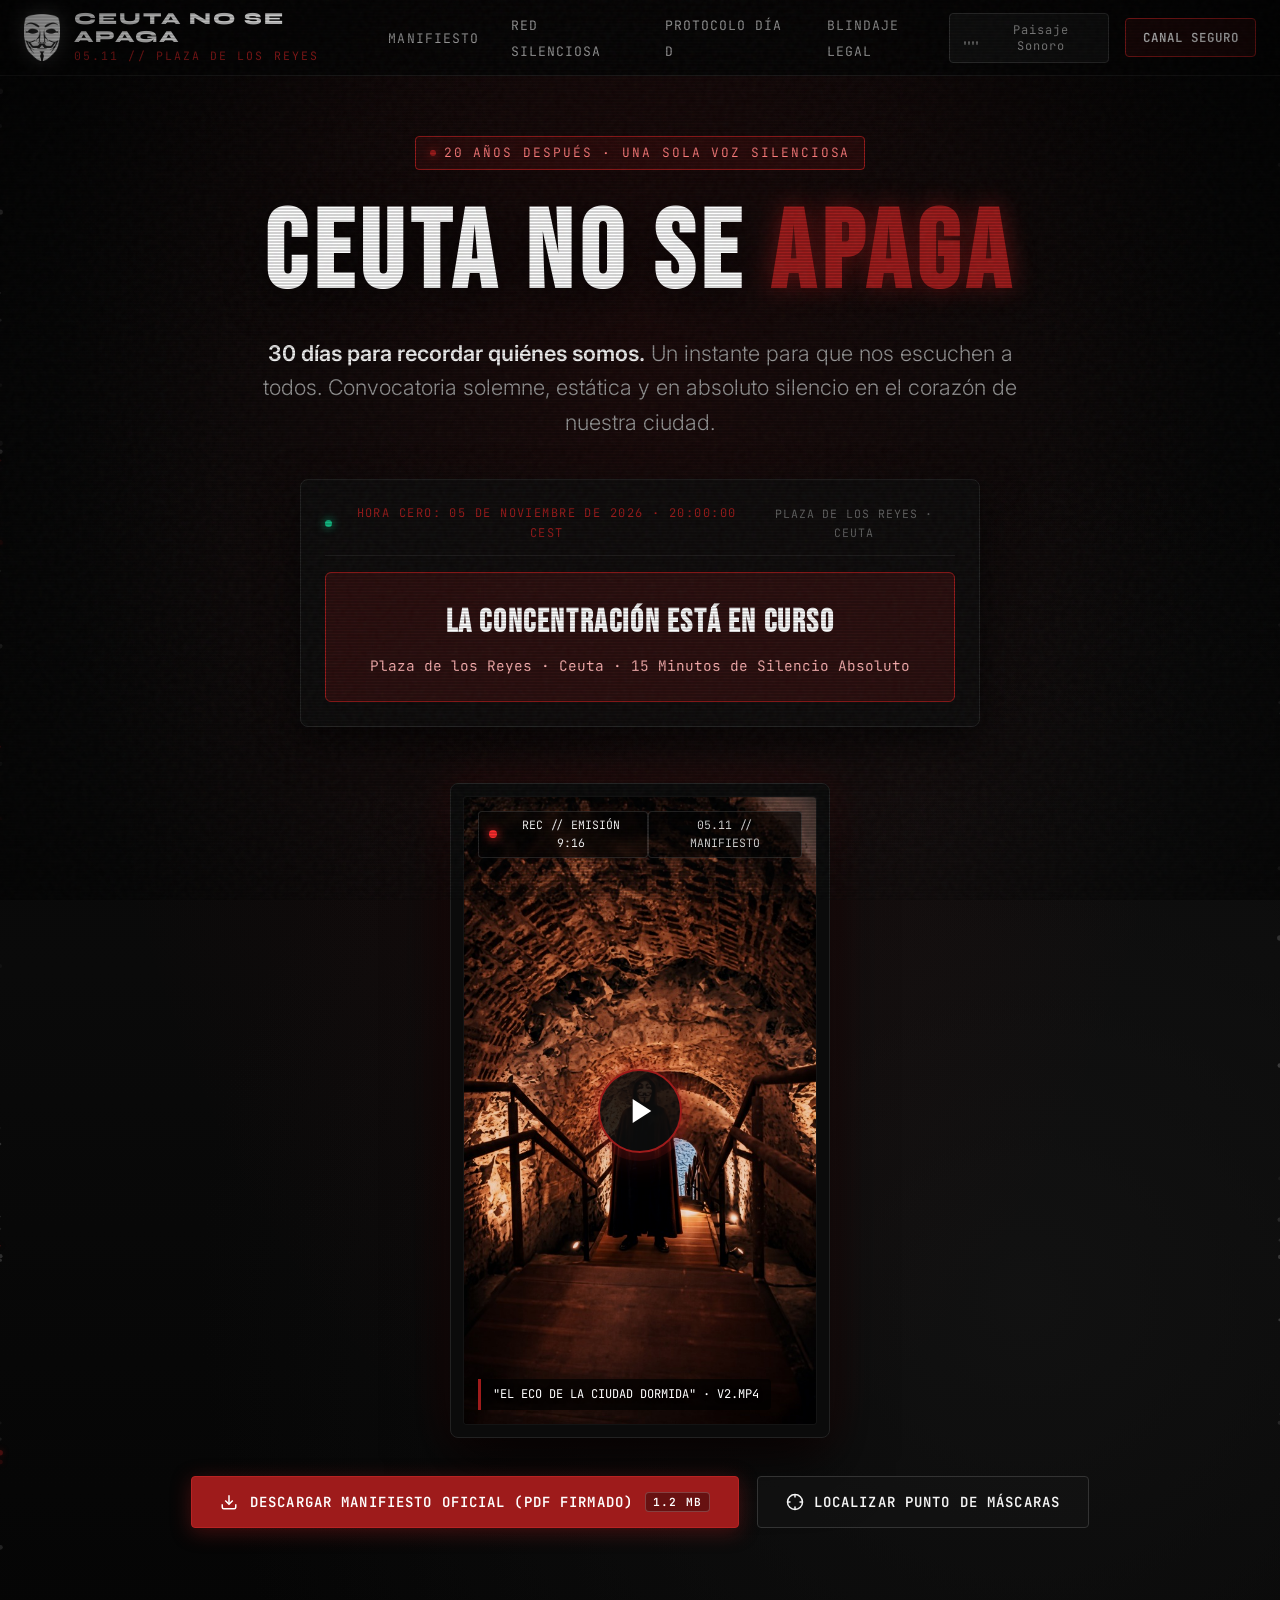
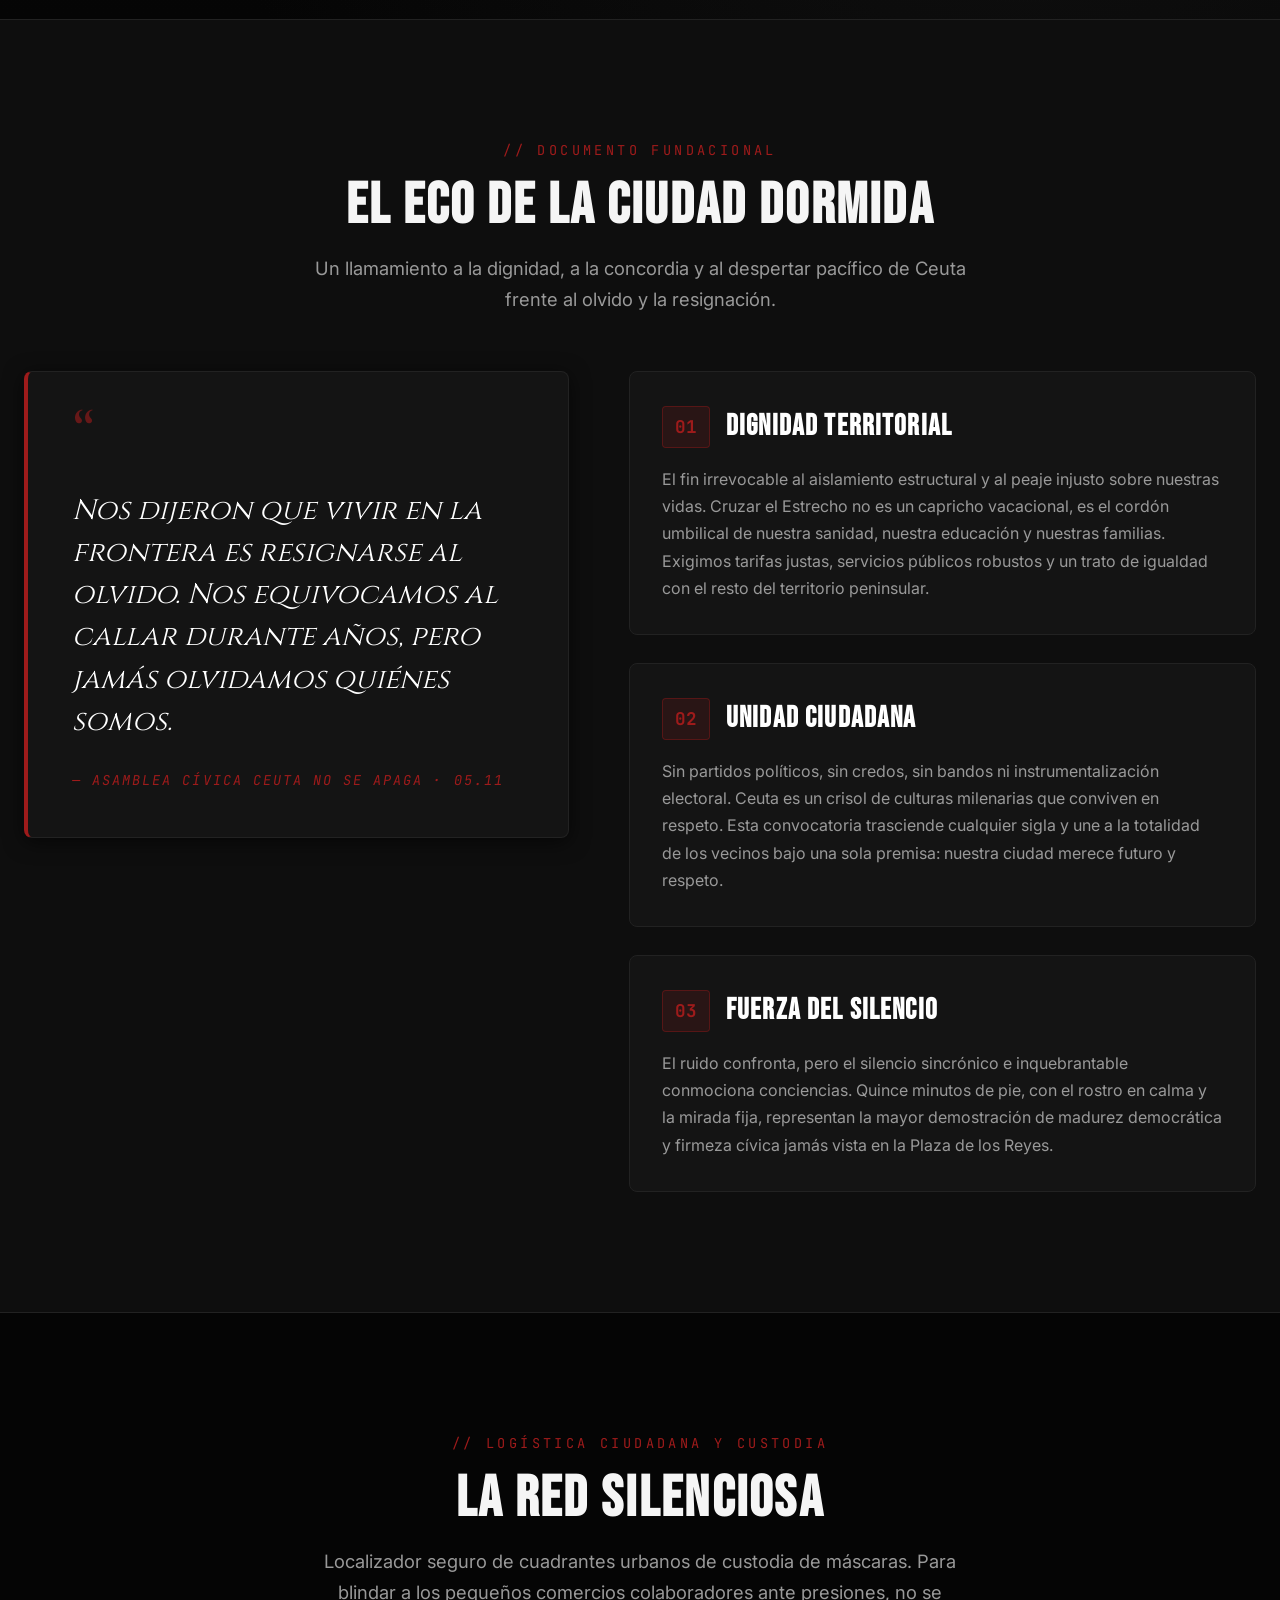
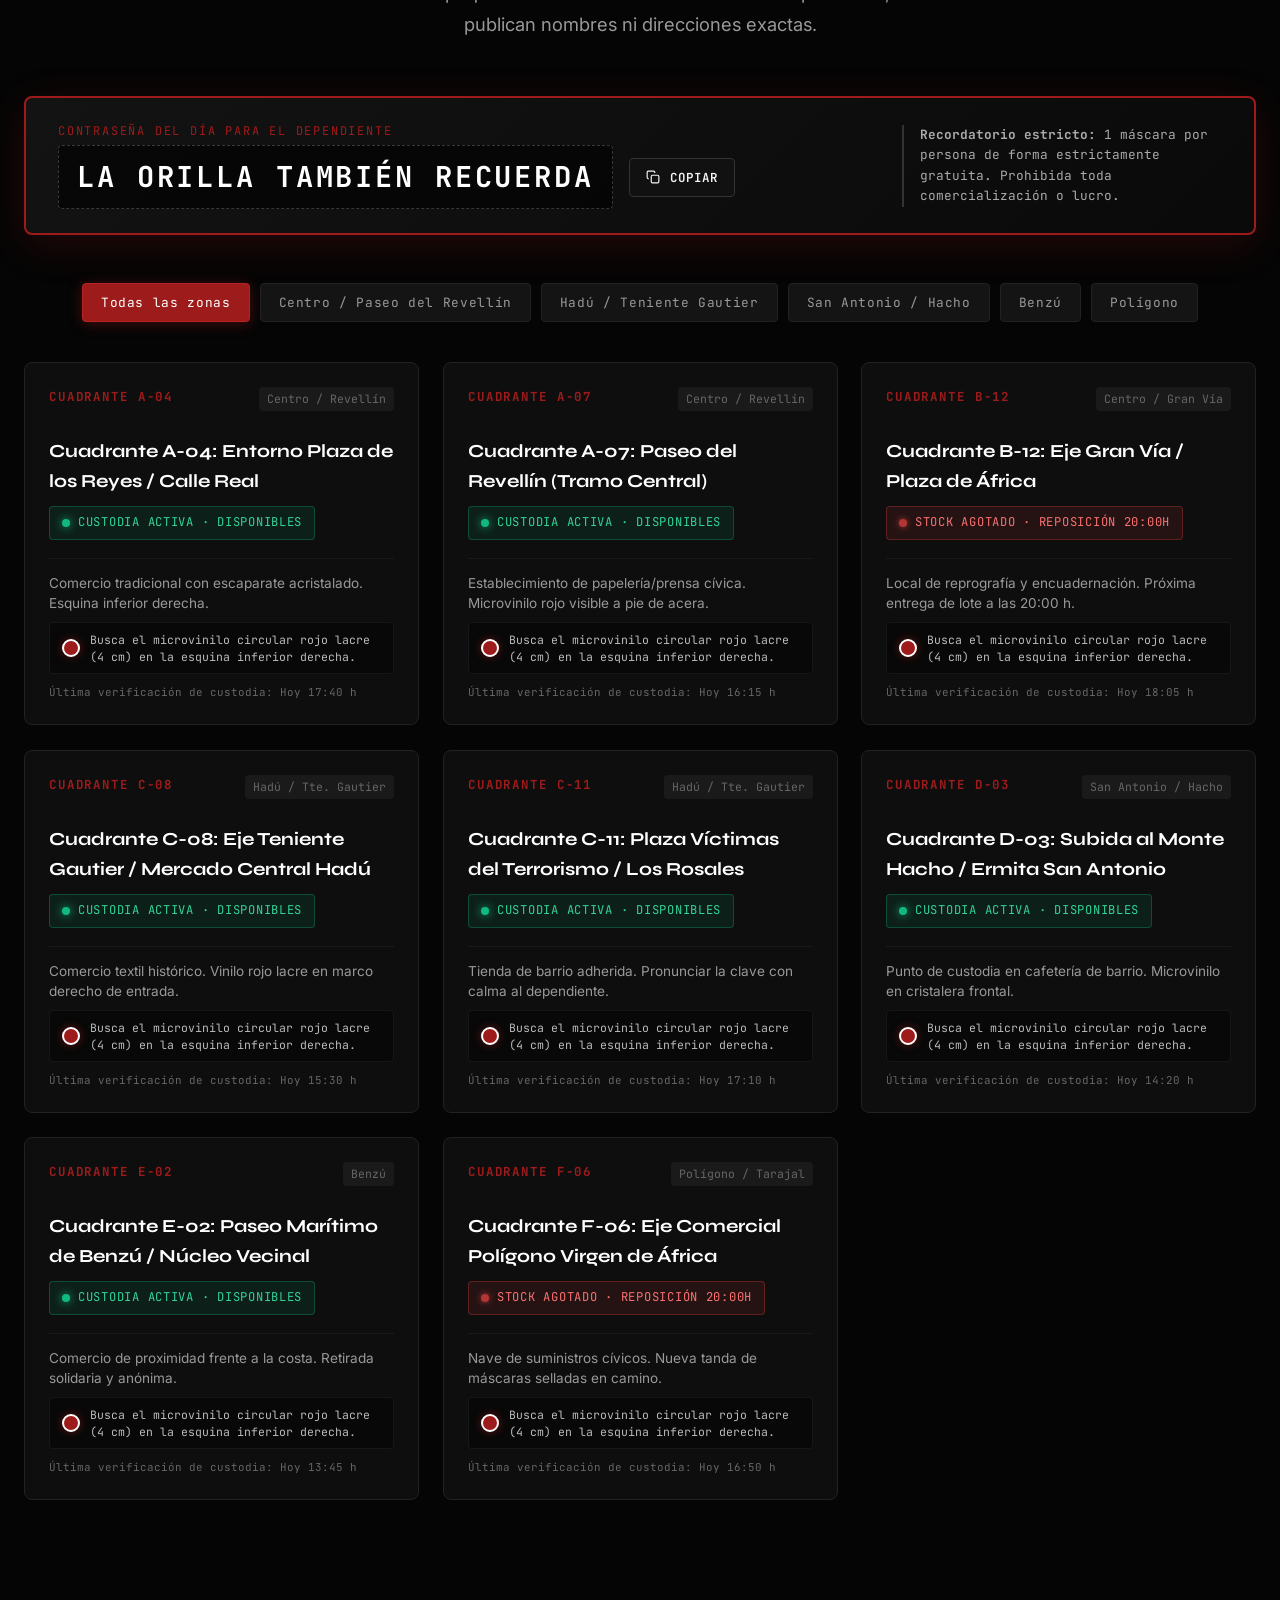
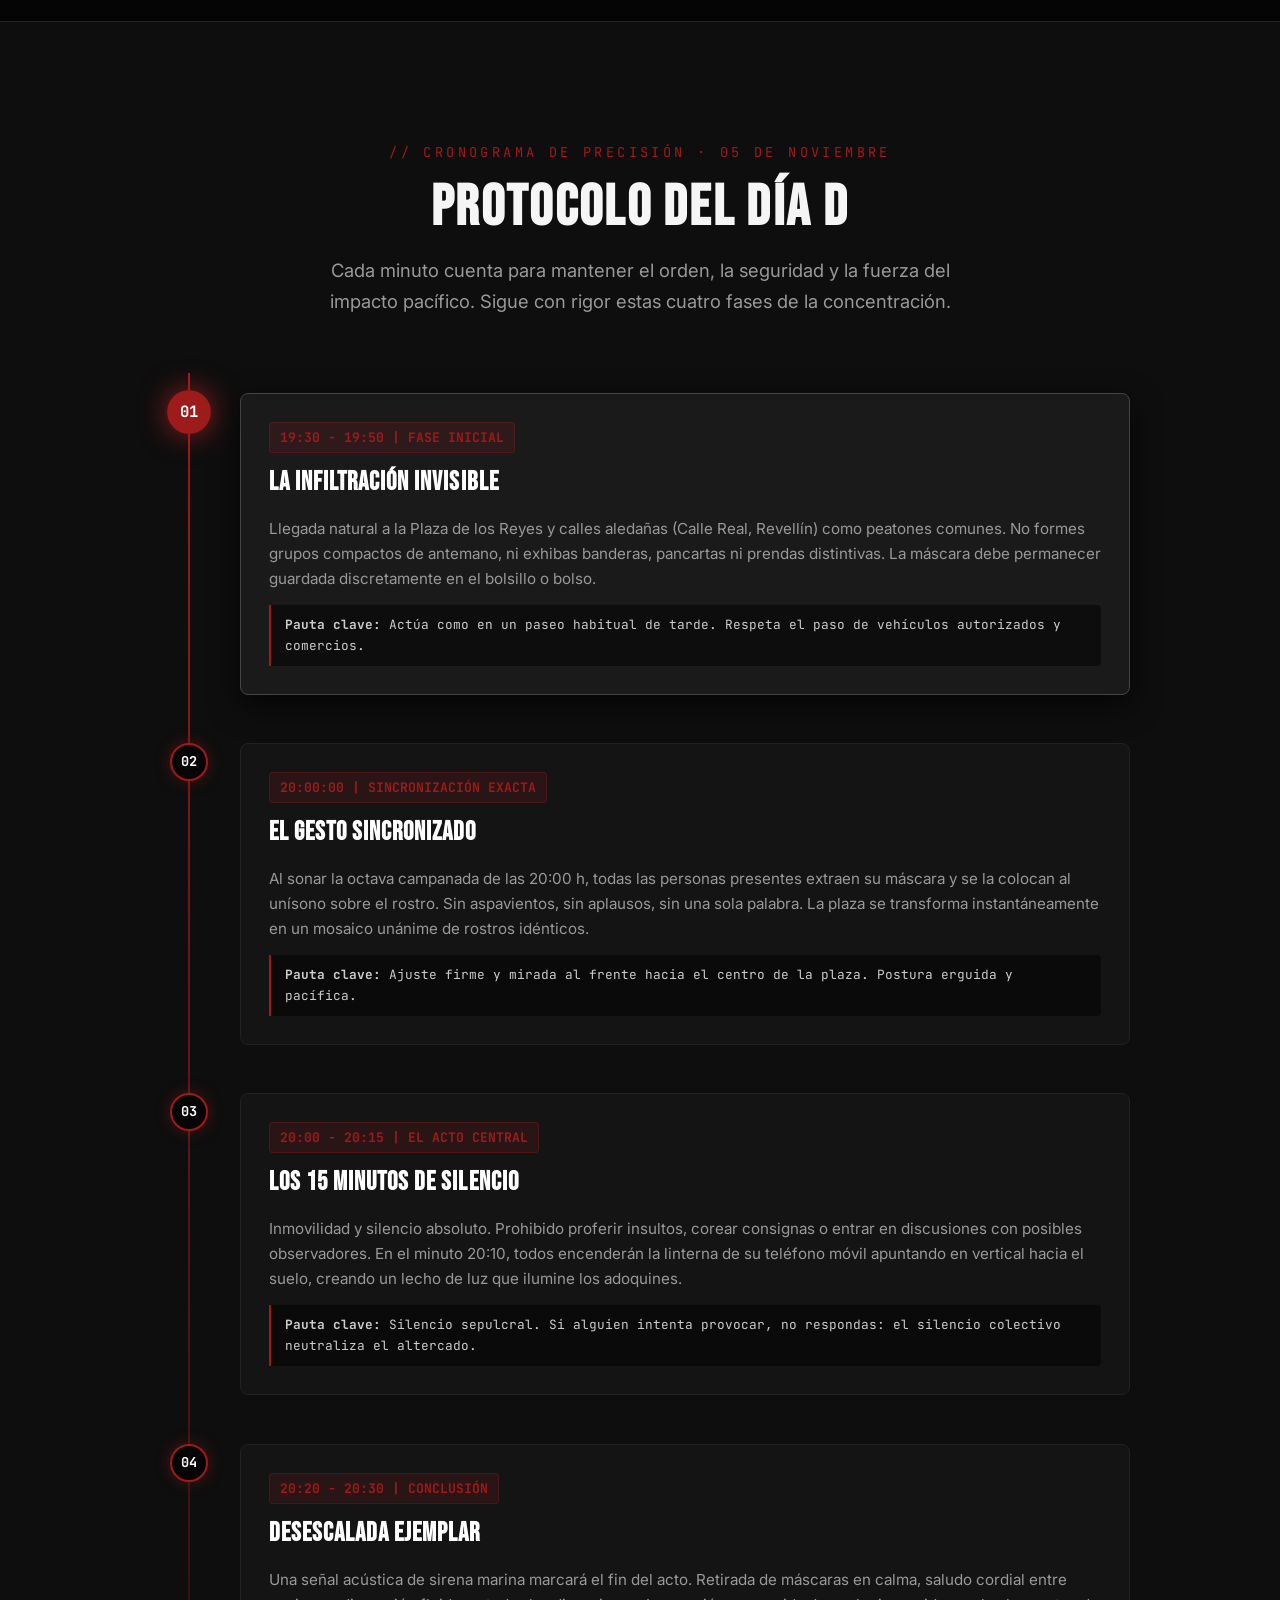
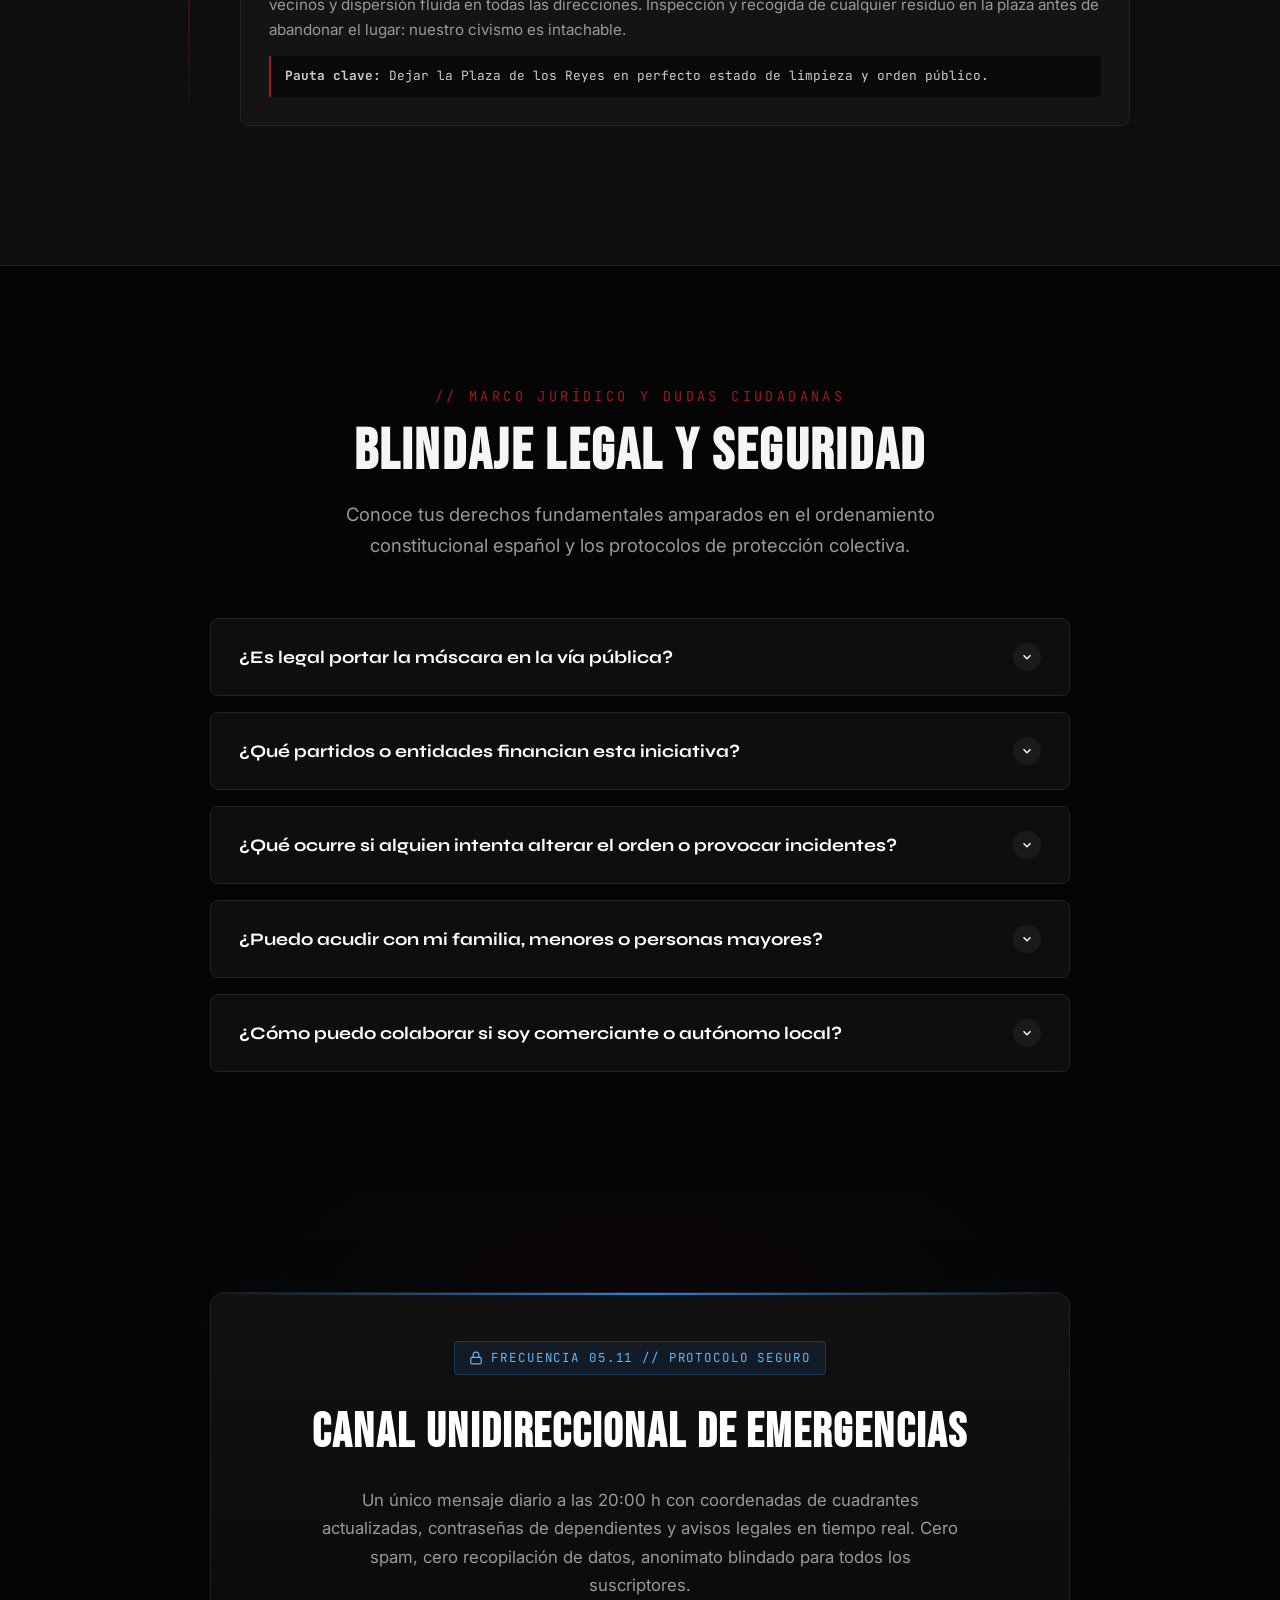
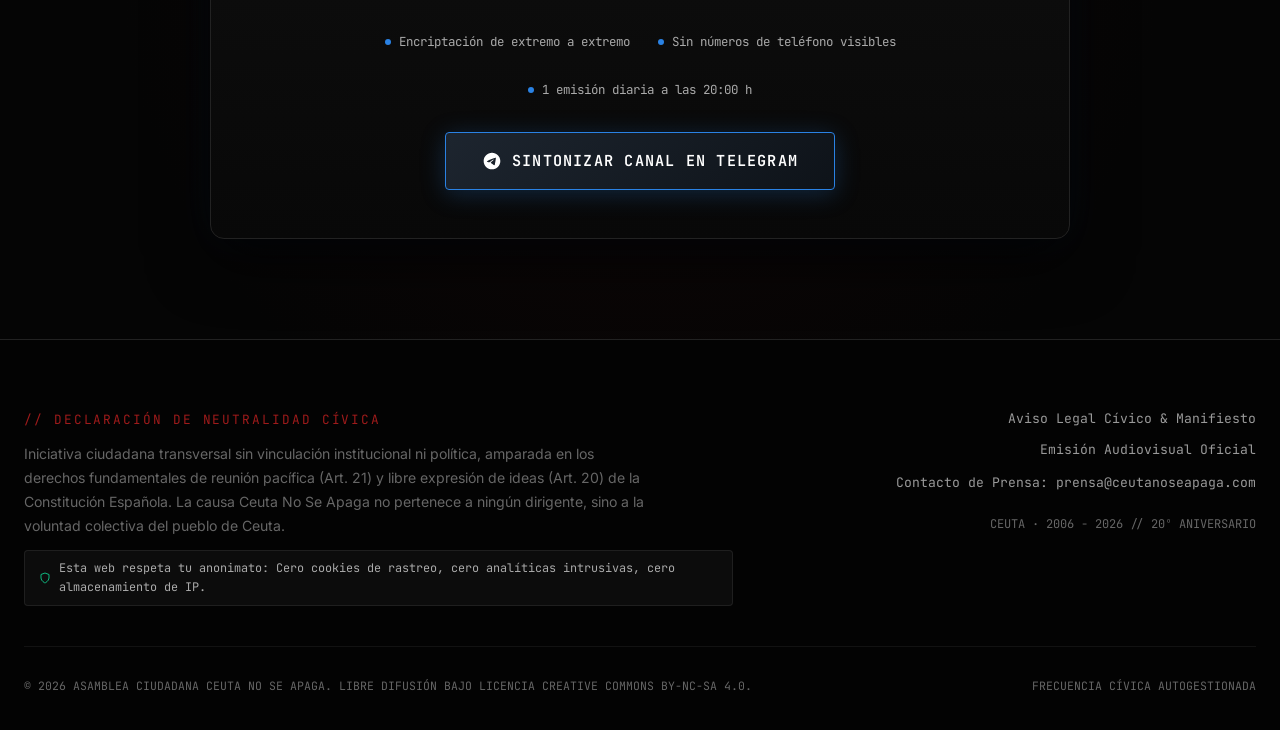
==== index.html @ f34e3065 "Inicializar proyecto Ceuta No Se Apaga (05.11 // Ceuta)" ====
<!DOCTYPE html>
<html lang="es">
<head>
  <meta charset="UTF-8">
  <meta name="viewport" content="width=device-width, initial-scale=1.0">
  <title>Ceuta No Se Apaga | 5 de Noviembre de 2026 - Convocatoria Cívica Silenciosa</title>
  
  <!-- SEO & Metatags -->
  <meta name="description" content="Convocatoria cívica, solemne, estática y en absoluto silencio el 5 de noviembre a las 20:00 h en la Plaza de los Reyes (Ceuta). 20 años después, una sola voz silenciosa.">
  <meta name="keywords" content="Ceuta No Se Apaga, Ceuta 5 de Noviembre, Plaza de los Reyes, V de Vendetta 20 aniversario, silencio civico, concentracion pacifica Ceuta">
  <meta name="author" content="Iniciativa Ciudadana Ceuta No Se Apaga">
  <meta name="robots" content="index, follow">
  <link rel="canonical" href="https://ceutanoseapaga.com">

  <!-- OpenGraph / Redes Sociales -->
  <meta property="og:type" content="website">
  <meta property="og:url" content="https://ceutanoseapaga.com">
  <meta property="og:title" content="Ceuta No Se Apaga | 05.11.2026 · Plaza de los Reyes">
  <meta property="og:description" content="30 días para recordar quiénes somos. Un instante para que nos escuchen a todos. Concentración cívica silenciosa en Ceuta.">
  <meta property="og:image" content="assets/murallas_reales.jpg">

  <!-- Twitter Cards -->
  <meta name="twitter:card" content="summary_large_image">
  <meta name="twitter:title" content="Ceuta No Se Apaga | 05.11 · Plaza de los Reyes">
  <meta name="twitter:description" content="Concentración solemne, estática y en absoluto silencio. 5 de noviembre a las 20:00 h.">
  <meta name="twitter:image" content="assets/murallas_reales.jpg">

  <!-- Favicon SVG con la silueta de la máscara -->
  <link rel="icon" type="image/svg+xml" href="data:image/svg+xml,%3Csvg xmlns='http://www.w3.org/2000/svg' viewBox='0 0 100 100'%3E%3Crect width='100' height='100' fill='%23050505'/%3E%3Cpath d='M50 15 C30 15 20 30 20 50 C20 72 35 88 50 92 C65 88 80 72 80 50 C80 30 70 15 50 15 Z' fill='%23F5F5F5'/%3E%3Ccircle cx='36' cy='42' r='4' fill='%23050505'/%3E%3Ccircle cx='64' cy='42' r='4' fill='%23050505'/%3E%3Cpath d='M30 62 Q50 80 70 62' stroke='%23050505' stroke-width='4' fill='none'/%3E%3Cpath d='M40 55 Q50 62 60 55' stroke='%239E1B1B' stroke-width='3' fill='none'/%3E%3C/svg%3E">

  <!-- Hojas de Estilo -->
  <link rel="stylesheet" href="css/design-system.css">
  <link rel="stylesheet" href="css/components.css">
</head>
<body>

  <!-- Capas Atmosféricas Cinemáticas (CRT Scanlines y Grano Analógico) -->
  <div class="crt-overlay" aria-hidden="true"></div>
  <div class="film-grain" aria-hidden="true"></div>

  <!-- A. BARRA DE NAVEGACIÓN (HEADER FIJO BLUR) -->
  <header class="site-header" id="site-header" role="banner">
    <div class="container nav-container">
      <!-- Brand Logo -->
      <a href="#" class="brand-logo" aria-label="Inicio Ceuta No Se Apaga">
        <img src="assets/mask_icon.png" alt="Máscara oficial de Ceuta No Se Apaga" class="brand-mask-icon" width="38" height="50">
        <div class="brand-info">
          <span class="brand-title">CEUTA NO SE APAGA</span>
          <span class="brand-meta">05.11 // PLAZA DE LOS REYES</span>
        </div>
      </a>

      <!-- Enlaces de navegación con salto suave -->
      <nav class="nav-menu" aria-label="Navegación principal">
        <ul class="nav-links">
          <li><a href="#manifiesto" class="nav-link">Manifiesto</a></li>
          <li><a href="#red-silenciosa" class="nav-link">Red Silenciosa</a></li>
          <li><a href="#protocolo" class="nav-link">Protocolo Día D</a></li>
          <li><a href="#faq" class="nav-link">Blindaje Legal</a></li>
        </ul>
      </nav>

      <!-- Acciones de Navegación -->
      <div class="nav-actions">
        <!-- Control de Paisaje Sonoro Procedural (Web Audio API) -->
        <button type="button" class="btn-soundscape" id="btn-soundscape-toggle" aria-label="Activar o silenciar paisaje sonoro ambiental">
          <div class="soundscape-bars" aria-hidden="true">
            <span class="soundscape-bar"></span>
            <span class="soundscape-bar"></span>
            <span class="soundscape-bar"></span>
            <span class="soundscape-bar"></span>
          </div>
          <span class="soundscape-label">Paisaje Sonoro</span>
        </button>

        <!-- CTA Telegram Header -->
        <a href="#telegram" class="btn btn-nav-telegram">
          <span>Canal Seguro</span>
        </a>

        <!-- Botón Menú Móvil -->
        <button type="button" class="mobile-menu-btn" aria-label="Abrir menú de navegación">
          <svg width="22" height="22" viewBox="0 0 24 24" fill="none" stroke="currentColor" stroke-width="2">
            <line x1="3" y1="12" x2="21" y2="12"></line>
            <line x1="3" y1="6" x2="21" y2="6"></line>
            <line x1="3" y1="18" x2="21" y2="18"></line>
          </svg>
        </button>
      </div>
    </div>
  </header>

  <main id="main-content">
    <!-- B. HERO SECTION (EL IMPACTO) -->
    <section class="hero-section" id="hero" aria-labelledby="hero-main-title">
      <div class="hero-backdrop" aria-hidden="true"></div>
      <canvas id="hero-canvas" aria-hidden="true"></canvas>

      <div class="container hero-content">
        <!-- Badge Superior -->
        <div class="badge-tag">
          20 AÑOS DESPUÉS · UNA SOLA VOZ SILENCIOSA
        </div>

        <!-- Titular Principal -->
        <h1 class="hero-title" id="hero-main-title">
          CEUTA NO SE <span>APAGA</span>
        </h1>

        <!-- Subtítulo -->
        <p class="hero-subtitle">
          <strong>30 días para recordar quiénes somos.</strong> Un instante para que nos escuchen a todos.
          Convocatoria solemne, estática y en absoluto silencio en el corazón de nuestra ciudad.
        </p>

        <!-- Contador Regresivo en Tiempo Real -->
        <div class="countdown-wrapper" aria-label="Cuenta atrás para la concentración">
          <div class="countdown-header">
            <div class="countdown-target">
              <span class="countdown-target-dot" aria-hidden="true"></span>
              <span>HORA CERO: 05 DE NOVIEMBRE DE 2026 · 20:00:00 CEST</span>
            </div>
            <div class="countdown-location">
              PLAZA DE LOS REYES · CEUTA
            </div>
          </div>

          <div class="countdown-grid">
            <div class="countdown-card">
              <span class="countdown-number" id="count-days">--</span>
              <span class="countdown-label">Días</span>
            </div>
            <div class="countdown-card">
              <span class="countdown-number" id="count-hours">--</span>
              <span class="countdown-label">Horas</span>
            </div>
            <div class="countdown-card">
              <span class="countdown-number" id="count-minutes">--</span>
              <span class="countdown-label">Minutos</span>
            </div>
            <div class="countdown-card">
              <span class="countdown-number" id="count-seconds">--</span>
              <span class="countdown-label">Segundos</span>
            </div>
          </div>
        </div>

        <!-- Reproductor Audiovisual Central (Transmisión de Emergencia 9:16) -->
        <div class="hero-player-box reveal-on-scroll">
          <div class="emergency-broadcast-frame">
            <img src="assets/portada_v2.jpg" alt="Figura con la máscara en los pasadizos históricos de Ceuta" class="emergency-thumbnail" width="720" height="1280" loading="eager">

            <!-- HUD de transmisión clandestina -->
            <div class="broadcast-hud-top">
              <div class="rec-indicator">
                <span class="rec-dot" aria-hidden="true"></span>
                <span>REC // EMISIÓN 9:16</span>
              </div>
              <div class="broadcast-meta">
                <span>05.11 // MANIFIESTO</span>
              </div>
            </div>

            <!-- Botón de Play Cinemático -->
            <button type="button" class="btn-play-cinematic btn-open-video" aria-label="Reproducir manifiesto audiovisual El Eco de la Ciudad Dormida">
              <svg viewBox="0 0 24 24" aria-hidden="true">
                <polygon points="5 3 19 12 5 21 5 3"></polygon>
              </svg>
            </button>

            <!-- HUD Inferior -->
            <div class="broadcast-hud-bottom">
              <div class="broadcast-caption">
                "EL ECO DE LA CIUDAD DORMIDA" · V2.MP4
              </div>
            </div>
          </div>
        </div>

        <!-- Acciones Rápidas (CTAs) -->
        <div class="hero-cta-group reveal-on-scroll">
          <button type="button" class="btn btn-primary btn-pdf-download btn-open-pdf" id="hero-cta-pdf" aria-label="Descargar Manifiesto Oficial en PDF Firmado de 1.2 Megabytes">
            <svg width="18" height="18" viewBox="0 0 24 24" fill="none" stroke="currentColor" stroke-width="2" aria-hidden="true">
              <path d="M21 15v4a2 2 0 0 1-2 2H5a2 2 0 0 1-2-2v-4"></path>
              <polyline points="7 10 12 15 17 10"></polyline>
              <line x1="12" y1="15" x2="12" y2="3"></line>
            </svg>
            <span>Descargar Manifiesto Oficial (PDF Firmado)</span>
            <span class="pdf-size-badge">1.2 MB</span>
          </button>

          <a href="#red-silenciosa" class="btn btn-outline" id="hero-cta-locator">
            <svg width="18" height="18" viewBox="0 0 24 24" fill="none" stroke="currentColor" stroke-width="2" aria-hidden="true">
              <circle cx="12" cy="12" r="10"></circle>
              <line x1="22" y1="12" x2="18" y2="12"></line>
              <line x1="6" y1="12" x2="2" y2="12"></line>
              <line x1="12" y1="6" x2="12" y2="2"></line>
              <line x1="12" y1="22" x2="12" y2="18"></line>
            </svg>
            <span>Localizar Punto de Máscaras</span>
          </a>
        </div>
      </div>
    </section>

    <!-- C. SECCIÓN MANIFIESTO: "EL ECO DE LA CIUDAD DORMIDA" -->
    <section class="section-manifesto" id="manifiesto" aria-labelledby="manifesto-title">
      <div class="container">
        <header class="section-header reveal-on-scroll">
          <span class="section-label">// DOCUMENTO FUNDACIONAL</span>
          <h2 class="section-title" id="manifesto-title">EL ECO DE LA CIUDAD DORMIDA</h2>
          <p class="section-subtitle">
            Un llamamiento a la dignidad, a la concordia y al despertar pacífico de Ceuta frente al olvido y la resignación.
          </p>
        </header>

        <div class="manifesto-editorial-grid">
          <!-- Columna 1: Extracto Clave Editorial -->
          <div class="manifesto-quote-card reveal-on-scroll">
            <div class="quote-ornament" aria-hidden="true">“</div>
            <blockquote class="manifesto-quote-text">
              Nos dijeron que vivir en la frontera es resignarse al olvido. Nos equivocamos al callar durante años, pero jamás olvidamos quiénes somos.
            </blockquote>
            <cite class="manifesto-quote-author">
              — ASAMBLEA CÍVICA CEUTA NO SE APAGA · 05.11
            </cite>
          </div>

          <!-- Columna 2: Los 3 Pilares -->
          <div class="manifesto-pillars">
            <!-- Pilar 1 -->
            <article class="pillar-card reveal-on-scroll">
              <div class="pillar-header">
                <span class="pillar-number">01</span>
                <h3 class="pillar-title">Dignidad Territorial</h3>
              </div>
              <p class="pillar-description">
                El fin irrevocable al aislamiento estructural y al peaje injusto sobre nuestras vidas. Cruzar el Estrecho no es un capricho vacacional, es el cordón umbilical de nuestra sanidad, nuestra educación y nuestras familias. Exigimos tarifas justas, servicios públicos robustos y un trato de igualdad con el resto del territorio peninsular.
              </p>
            </article>

            <!-- Pilar 2 -->
            <article class="pillar-card reveal-on-scroll">
              <div class="pillar-header">
                <span class="pillar-number">02</span>
                <h3 class="pillar-title">Unidad Ciudadana</h3>
              </div>
              <p class="pillar-description">
                Sin partidos políticos, sin credos, sin bandos ni instrumentalización electoral. Ceuta es un crisol de culturas milenarias que conviven en respeto. Esta convocatoria trasciende cualquier sigla y une a la totalidad de los vecinos bajo una sola premisa: nuestra ciudad merece futuro y respeto.
              </p>
            </article>

            <!-- Pilar 3 -->
            <article class="pillar-card reveal-on-scroll">
              <div class="pillar-header">
                <span class="pillar-number">03</span>
                <h3 class="pillar-title">Fuerza del Silencio</h3>
              </div>
              <p class="pillar-description">
                El ruido confronta, pero el silencio sincrónico e inquebrantable conmociona conciencias. Quince minutos de pie, con el rostro en calma y la mirada fija, representan la mayor demostración de madurez democrática y firmeza cívica jamás vista en la Plaza de los Reyes.
              </p>
            </article>
          </div>
        </div>
      </div>
    </section>

    <!-- D. MÓDULO INTERACTIVO: LA RED SILENCIOSA (BUSCADOR DE MÁSCARAS) -->
    <section class="section-mask-network" id="red-silenciosa" aria-labelledby="network-title">
      <div class="container">
        <header class="section-header reveal-on-scroll">
          <span class="section-label">// LOGÍSTICA CIUDADANA Y CUSTODIA</span>
          <h2 class="section-title" id="network-title">LA RED SILENCIOSA</h2>
          <p class="section-subtitle">
            Localizador seguro de cuadrantes urbanos de custodia de máscaras. Para blindar a los pequeños comercios colaboradores ante presiones, no se publican nombres ni direcciones exactas.
          </p>
        </header>

        <!-- Widget de Clave Dinámica del Día -->
        <div class="passcode-banner reveal-on-scroll">
          <div class="passcode-meta">
            <span class="passcode-tag">CONTRASEÑA DEL DÍA PARA EL DEPENDIENTE</span>
            <div class="passcode-phrase-wrapper">
              <span class="passcode-phrase" id="passcode-daily">LA ORILLA TAMBIÉN RECUERDA</span>
              <button type="button" class="btn btn-outline btn-copy-passcode" id="btn-copy-passcode" aria-label="Copiar contraseña al portapapeles">
                <svg width="14" height="14" viewBox="0 0 24 24" fill="none" stroke="currentColor" stroke-width="2" aria-hidden="true">
                  <rect x="9" y="9" width="13" height="13" rx="2" ry="2"></rect>
                  <path d="M5 15H4a2 2 0 0 1-2-2V4a2 2 0 0 1 2-2h9a2 2 0 0 1 2 2v1"></path>
                </svg>
                <span>Copiar</span>
              </button>
            </div>
          </div>

          <div class="passcode-reminder">
            <strong>Recordatorio estricto:</strong> 1 máscara por persona de forma estrictamente gratuita. Prohibida toda comercialización o lucro.
          </div>
        </div>

        <!-- Filtros por Barriada -->
        <div class="network-filters reveal-on-scroll" role="tablist" aria-label="Filtrar por barriadas">
          <button type="button" class="filter-btn is-active" data-filter="all" role="tab" aria-selected="true">Todas las zonas</button>
          <button type="button" class="filter-btn" data-filter="centro" role="tab" aria-selected="false">Centro / Paseo del Revellín</button>
          <button type="button" class="filter-btn" data-filter="hadu" role="tab" aria-selected="false">Hadú / Teniente Gautier</button>
          <button type="button" class="filter-btn" data-filter="san-antonio" role="tab" aria-selected="false">San Antonio / Hacho</button>
          <button type="button" class="filter-btn" data-filter="benzu" role="tab" aria-selected="false">Benzú</button>
          <button type="button" class="filter-btn" data-filter="poligono" role="tab" aria-selected="false">Polígono</button>
        </div>

        <!-- Grid de Cuadrantes Anónimos de 150 metros -->
        <div class="quadrant-grid" id="quadrant-grid">
          <!-- Renderizado dinámico desde js/mask-network.js -->
        </div>
      </div>
    </section>

    <!-- E. PROTOCOLO DEL DÍA D (INFOGRAFÍA INTERACTIVA / TIMELINE) -->
    <section class="section-protocol" id="protocolo" aria-labelledby="protocol-title">
      <div class="container">
        <header class="section-header reveal-on-scroll">
          <span class="section-label">// CRONOGRAMA DE PRECISIÓN · 05 DE NOVIEMBRE</span>
          <h2 class="section-title" id="protocol-title">PROTOCOLO DEL DÍA D</h2>
          <p class="section-subtitle">
            Cada minuto cuenta para mantener el orden, la seguridad y la fuerza del impacto pacífico. Sigue con rigor estas cuatro fases de la concentración.
          </p>
        </header>

        <div class="protocol-timeline">
          <!-- Paso 1 -->
          <div class="timeline-step reveal-on-scroll" data-step="1">
            <div class="timeline-marker" aria-hidden="true">01</div>
            <div class="timeline-card">
              <span class="timeline-time-badge">19:30 - 19:50 | FASE INICIAL</span>
              <h3 class="timeline-title">La Infiltración Invisible</h3>
              <p class="timeline-desc">
                Llegada natural a la Plaza de los Reyes y calles aledañas (Calle Real, Revellín) como peatones comunes. No formes grupos compactos de antemano, ni exhibas banderas, pancartas ni prendas distintivas. La máscara debe permanecer guardada discretamente en el bolsillo o bolso.
              </p>
              <div class="timeline-tactical-tip">
                <strong>Pauta clave:</strong> Actúa como en un paseo habitual de tarde. Respeta el paso de vehículos autorizados y comercios.
              </div>
            </div>
          </div>

          <!-- Paso 2 -->
          <div class="timeline-step reveal-on-scroll" data-step="2">
            <div class="timeline-marker" aria-hidden="true">02</div>
            <div class="timeline-card">
              <span class="timeline-time-badge">20:00:00 | SINCRONIZACIÓN EXACTA</span>
              <h3 class="timeline-title">El Gesto Sincronizado</h3>
              <p class="timeline-desc">
                Al sonar la octava campanada de las 20:00 h, todas las personas presentes extraen su máscara y se la colocan al unísono sobre el rostro. Sin aspavientos, sin aplausos, sin una sola palabra. La plaza se transforma instantáneamente en un mosaico unánime de rostros idénticos.
              </p>
              <div class="timeline-tactical-tip">
                <strong>Pauta clave:</strong> Ajuste firme y mirada al frente hacia el centro de la plaza. Postura erguida y pacífica.
              </div>
            </div>
          </div>

          <!-- Paso 3 -->
          <div class="timeline-step reveal-on-scroll" data-step="3">
            <div class="timeline-marker" aria-hidden="true">03</div>
            <div class="timeline-card">
              <span class="timeline-time-badge">20:00 - 20:15 | EL ACTO CENTRAL</span>
              <h3 class="timeline-title">Los 15 Minutos de Silencio</h3>
              <p class="timeline-desc">
                Inmovilidad y silencio absoluto. Prohibido proferir insultos, corear consignas o entrar en discusiones con posibles observadores. En el minuto 20:10, todos encenderán la linterna de su teléfono móvil apuntando en vertical hacia el suelo, creando un lecho de luz que ilumine los adoquines.
              </p>
              <div class="timeline-tactical-tip">
                <strong>Pauta clave:</strong> Silencio sepulcral. Si alguien intenta provocar, no respondas: el silencio colectivo neutraliza el altercado.
              </div>
            </div>
          </div>

          <!-- Paso 4 -->
          <div class="timeline-step reveal-on-scroll" data-step="4">
            <div class="timeline-marker" aria-hidden="true">04</div>
            <div class="timeline-card">
              <span class="timeline-time-badge">20:20 - 20:30 | CONCLUSIÓN</span>
              <h3 class="timeline-title">Desescalada Ejemplar</h3>
              <p class="timeline-desc">
                Una señal acústica de sirena marina marcará el fin del acto. Retirada de máscaras en calma, saludo cordial entre vecinos y dispersión fluida en todas las direcciones. Inspección y recogida de cualquier residuo en la plaza antes de abandonar el lugar: nuestro civismo es intachable.
              </p>
              <div class="timeline-tactical-tip">
                <strong>Pauta clave:</strong> Dejar la Plaza de los Reyes en perfecto estado de limpieza y orden público.
              </div>
            </div>
          </div>
        </div>
      </div>
    </section>

    <!-- F. PREGUNTAS FRECUENTES (ACORDEÓN DE BLINDAJE LEGAL Y SEGURIDAD) -->
    <section class="section-faq" id="faq" aria-labelledby="faq-title">
      <div class="container">
        <header class="section-header reveal-on-scroll">
          <span class="section-label">// MARCO JURÍDICO Y DUDAS CIUDADANAS</span>
          <h2 class="section-title" id="faq-title">BLINDAJE LEGAL Y SEGURIDAD</h2>
          <p class="section-subtitle">
            Conoce tus derechos fundamentales amparados en el ordenamiento constitucional español y los protocolos de protección colectiva.
          </p>
        </header>

        <div class="faq-accordion reveal-on-scroll" id="accordion-legal">
          <!-- FAQ 1 -->
          <div class="faq-item">
            <button type="button" class="faq-trigger">
              <span>¿Es legal portar la máscara en la vía pública?</span>
              <span class="faq-icon" aria-hidden="true">
                <svg viewBox="0 0 24 24" fill="none" stroke-width="2.5">
                  <polyline points="6 9 12 15 18 9"></polyline>
                </svg>
              </span>
            </button>
            <div class="faq-content">
              <div class="faq-inner">
                <p>
                  <strong>Sí, con amparo constitucional en el Art. 21 de la Constitución Española.</strong> El derecho de reunión pacífica y sin armas es un derecho fundamental que prevalece. Portar una máscara en una manifestación pacífica no constituye por sí mismo ningún delito.
                </p>
                <p>
                  <strong>Directriz policial de obligado cumplimiento:</strong> Si un agente de las Fuerzas y Cuerpos de Seguridad del Estado te solicita de forma individual identificarte, debes retirarte la máscara momentáneamente de forma serena, mostrar tu DNI y volver a colocártela una vez concluida la identificación. Mantén siempre una actitud colaborativa y sosegada.
                </p>
              </div>
            </div>
          </div>

          <!-- FAQ 2 -->
          <div class="faq-item">
            <button type="button" class="faq-trigger">
              <span>¿Qué partidos o entidades financian esta iniciativa?</span>
              <span class="faq-icon" aria-hidden="true">
                <svg viewBox="0 0 24 24" fill="none" stroke-width="2.5">
                  <polyline points="6 9 12 15 18 9"></polyline>
                </svg>
              </span>
            </button>
            <div class="faq-content">
              <div class="faq-inner">
                <p>
                  <strong>Ninguno.</strong> Ceuta No Se Apaga es una causa cívica 100% independiente, transversal y autofinanciada por aportaciones populares directas de vecinos, autónomos y comerciantes locales.
                </p>
                <p>
                  No aceptamos donaciones de formaciones políticas, sindicatos, asociaciones subvencionadas ni candidaturas electorales. Las máscaras se han adquirido mediante fondos de caja cívica abierta y se entregan a coste cero para los asistentes.
                </p>
              </div>
            </div>
          </div>

          <!-- FAQ 3 -->
          <div class="faq-item">
            <button type="button" class="faq-trigger">
              <span>¿Qué ocurre si alguien intenta alterar el orden o provocar incidentes?</span>
              <span class="faq-icon" aria-hidden="true">
                <svg viewBox="0 0 24 24" fill="none" stroke-width="2.5">
                  <polyline points="6 9 12 15 18 9"></polyline>
                </svg>
              </span>
            </button>
            <div class="faq-content">
              <div class="faq-inner">
                <p>
                  <strong>Protocolo de Inmunidad Serena:</strong> Ante cualquier intento de provocación, griterío, insulto o alteración, la consigna es <em>no entrar en interacción verbal ni física</em>.
                </p>
                <p>
                  Los participantes situados en las inmediaciones darán tres pasos hacia atrás de forma coordinada, dejando al provocador aislado visualmente en el centro del espacio vacío. La propia Policía Nacional se encargará de retirarlo sin que la concentración pierda su solemne silencio ni su dignidad.
                </p>
              </div>
            </div>
          </div>

          <!-- FAQ 4 -->
          <div class="faq-item">
            <button type="button" class="faq-trigger">
              <span>¿Puedo acudir con mi familia, menores o personas mayores?</span>
              <span class="faq-icon" aria-hidden="true">
                <svg viewBox="0 0 24 24" fill="none" stroke-width="2.5">
                  <polyline points="6 9 12 15 18 9"></polyline>
                </svg>
              </span>
            </button>
            <div class="faq-content">
              <div class="faq-inner">
                <p>
                  <strong>Por supuesto.</strong> Es un acto cívico intergeneracional y pacífico. Se han designado los perímetros laterales de la Plaza de los Reyes (junto a los bancos y zonas arboladas) como espacios preferentes para personas de movilidad reducida, carritos infantiles y personas mayores que requieran asiento.
                </p>
              </div>
            </div>
          </div>

          <!-- FAQ 5 -->
          <div class="faq-item">
            <button type="button" class="faq-trigger">
              <span>¿Cómo puedo colaborar si soy comerciante o autónomo local?</span>
              <span class="faq-icon" aria-hidden="true">
                <svg viewBox="0 0 24 24" fill="none" stroke-width="2.5">
                  <polyline points="6 9 12 15 18 9"></polyline>
                </svg>
              </span>
            </button>
            <div class="faq-content">
              <div class="faq-inner">
                <p>
                  La red de comercios custodios sigue ampliándose para garantizar que cada caballa pueda retirar su máscara de forma segura y cercana a su barrio.
                </p>
                <div class="faq-action-box">
                  <div>
                    <strong>Puntos de custodia anónimos:</strong>
                    <span style="display:block; font-size: 0.85rem; color: #AAA;">Recibe un lote gratuito de máscaras y el microvinilo circular identificativo.</span>
                  </div>
                  <button type="button" class="btn btn-outline btn-open-merchant" style="padding: 8px 16px; font-size: 0.78rem;">
                    Solicitar Kit de Custodia
                  </button>
                </div>
              </div>
            </div>
          </div>
        </div>
      </div>
    </section>

    <!-- G. CANAL UNIDIRECCIONAL & FUNNEL SEGURO -->
    <section class="section-telegram" id="telegram" aria-labelledby="telegram-title">
      <div class="container">
        <div class="telegram-secure-card reveal-on-scroll">
          <div class="crypto-badge">
            <svg viewBox="0 0 24 24" fill="none" stroke="currentColor" stroke-width="2" aria-hidden="true">
              <rect x="3" y="11" width="18" height="11" rx="2" ry="2"></rect>
              <path d="M7 11V7a5 5 0 0 1 10 0v4"></path>
            </svg>
            <span>FRECUENCIA 05.11 // PROTOCOLO SEGURO</span>
          </div>

          <h2 class="telegram-title" id="telegram-title">CANAL UNIDIRECCIONAL DE EMERGENCIAS</h2>
          <p class="telegram-desc">
            Un único mensaje diario a las 20:00 h con coordenadas de cuadrantes actualizadas, contraseñas de dependientes y avisos legales en tiempo real. Cero spam, cero recopilación de datos, anonimato blindado para todos los suscriptores.
          </p>

          <div class="telegram-specs">
            <div class="spec-item">
              <span class="spec-dot" aria-hidden="true"></span>
              <span>Encriptación de extremo a extremo</span>
            </div>
            <div class="spec-item">
              <span class="spec-dot" aria-hidden="true"></span>
              <span>Sin números de teléfono visibles</span>
            </div>
            <div class="spec-item">
              <span class="spec-dot" aria-hidden="true"></span>
              <span>1 emisión diaria a las 20:00 h</span>
            </div>
          </div>

          <a href="https://t.me/ceutanoseapaga" target="_blank" rel="noopener noreferrer" class="btn btn-telegram btn-large" style="padding: 16px 36px; font-size: 0.95rem;">
            <svg width="20" height="20" viewBox="0 0 24 24" fill="currentColor" aria-hidden="true">
              <path d="M12 2C6.48 2 2 6.48 2 12s4.48 10 10 10 10-4.48 10-10S17.52 2 12 2zm4.64 6.8c-.15 1.58-.8 5.42-1.13 7.19-.14.75-.42 1-.68 1.03-.58.05-1.02-.38-1.58-.75-.88-.58-1.38-.94-2.23-1.5-.99-.65-.35-1.01.22-1.59.15-.15 2.71-2.48 2.76-2.69a.2.2 0 00-.05-.18c-.06-.05-.14-.03-.21-.02-.09.02-1.49.95-4.22 2.79-.4.27-.76.41-1.08.4-.36-.01-1.04-.2-1.55-.37-.63-.2-1.12-.31-1.08-.66.02-.18.27-.36.75-.55 2.92-1.27 4.86-2.11 5.83-2.51 2.78-1.16 3.35-1.36 3.73-1.36.08 0 .27.02.39.12.1.08.13.19.14.27-.01.06.01.24 0 .38z"/>
            </svg>
            <span>SINTONIZAR CANAL EN TELEGRAM</span>
          </a>
        </div>
      </div>
    </section>
  </main>

  <!-- H. PIE DE PÁGINA (FOOTER) -->
  <footer class="site-footer" role="contentinfo">
    <div class="container">
      <div class="footer-top">
        <div class="footer-statement">
          <div class="footer-statement-title">// DECLARACIÓN DE NEUTRALIDAD CÍVICA</div>
          <p class="footer-statement-text">
            Iniciativa ciudadana transversal sin vinculación institucional ni política, amparada en los derechos fundamentales de reunión pacífica (Art. 21) y libre expresión de ideas (Art. 20) de la Constitución Española. La causa Ceuta No Se Apaga no pertenece a ningún dirigente, sino a la voluntad colectiva del pueblo de Ceuta.
          </p>
          <div class="footer-privacy-badge">
            <svg width="14" height="14" viewBox="0 0 24 24" fill="none" stroke="#10B981" stroke-width="2" aria-hidden="true">
              <path d="M12 22s8-4 8-10V5l-8-3-8 3v7c0 6 8 10 8 10z"></path>
            </svg>
            <span>Esta web respeta tu anonimato: Cero cookies de rastreo, cero analíticas intrusivas, cero almacenamiento de IP.</span>
          </div>
        </div>

        <div class="footer-links-group">
          <button type="button" class="footer-link btn-open-pdf">Aviso Legal Cívico & Manifiesto</button>
          <button type="button" class="footer-link btn-open-video">Emisión Audiovisual Oficial</button>
          <a href="mailto:prensa@ceutanoseapaga.com" class="footer-link">Contacto de Prensa: prensa@ceutanoseapaga.com</a>
          <span style="font-family: var(--font-mono); font-size: 0.75rem; color: #666; margin-top: 8px;">
            CEUTA · 2006 - 2026 // 20º ANIVERSARIO
          </span>
        </div>
      </div>

      <div class="footer-bottom">
        <div>
          © 2026 ASAMBLEA CIUDADANA CEUTA NO SE APAGA. LIBRE DIFUSIÓN BAJO LICENCIA CREATIVE COMMONS BY-NC-SA 4.0.
        </div>
        <div>
          FRECUENCIA CÍVICA AUTOGESTIONADA
        </div>
      </div>
    </div>
  </footer>

  <!-- ==========================================================================
       MODALES CINEMATOGRÁFICOS
       ========================================================================== -->

  <!-- 1. Modal Transmisión de Vídeo con Subtítulos Sincronizados (9:16) -->
  <div class="modal-overlay" id="video-modal-overlay" role="dialog" aria-modal="true" aria-labelledby="video-modal-title">
    <div class="modal-window video-modal-window">
      <div class="modal-header">
        <div class="modal-title" id="video-modal-title">
          <span class="rec-dot" aria-hidden="true"></span>
          <span>MANIFIESTO // EL ECO DE LA CIUDAD DORMIDA</span>
          <span style="font-size: 0.75rem; color: var(--accent-crimson); margin-left: 10px;" id="video-timecode">00:00:00</span>
        </div>
        <button type="button" class="btn-close-modal" id="btn-close-video" aria-label="Cerrar reproductor de vídeo">
          <svg width="18" height="18" viewBox="0 0 24 24" fill="none" stroke="currentColor" stroke-width="2" aria-hidden="true">
            <line x1="18" y1="6" x2="6" y2="18"></line>
            <line x1="6" y1="6" x2="18" y2="18"></line>
          </svg>
        </button>
      </div>
      <div class="modal-body" style="padding: 0; background: #000;">
        <div class="video-modal-screen">
          <video id="manifesto-video-element" class="manifesto-video-player" src="assets/V2.mp4" poster="assets/portada_v2.jpg" playsinline controls preload="metadata"></video>
          
          <div class="video-subtitles-box">
            <div class="subtitles-text" id="video-subtitles-text">
              [SEÑAL CIFRADA ESTABLECIDA // PLAZA DE LOS REYES]
            </div>
          </div>
        </div>
        <div class="video-modal-footer">
          <button type="button" class="btn-toggle-subtitles" id="btn-toggle-subtitles" aria-pressed="true" aria-label="Alternar visibilidad de los subtítulos">
            <svg width="15" height="15" viewBox="0 0 24 24" fill="none" stroke="currentColor" stroke-width="2" aria-hidden="true">
              <rect x="2" y="4" width="20" height="16" rx="2" ry="2"></rect>
              <path d="M7 15h4M15 15h2M7 11h2M13 11h4"></path>
            </svg>
            <span id="toggle-subtitles-label">Ocultar Subtítulos</span>
          </button>
          <span class="video-modal-status-badge">AUDIOVISUAL // 05.11</span>
        </div>
      </div>
    </div>
  </div>

  <!-- 2. Modal Visor y Descarga del Manifiesto Oficial (PDF Firmado) -->
  <div class="modal-overlay" id="pdf-modal-overlay" role="dialog" aria-modal="true" aria-labelledby="pdf-modal-title">
    <div class="modal-window">
      <div class="modal-header">
        <div class="modal-title" id="pdf-modal-title">
          <svg width="16" height="16" viewBox="0 0 24 24" fill="none" stroke="currentColor" stroke-width="2" aria-hidden="true">
            <path d="M14 2H6a2 2 0 0 0-2 2v16a2 2 0 0 0 2 2h12a2 2 0 0 0 2-2V8z"></path>
            <polyline points="14 2 14 8 20 8"></polyline>
          </svg>
          <span>MANIFIESTO_OFICIAL_CEUTA_NO_SE_APAGA_05NOV.PDF (1.2 MB)</span>
        </div>
        <button type="button" class="btn-close-modal" id="btn-close-pdf" aria-label="Cerrar visor de manifiesto">
          <svg width="18" height="18" viewBox="0 0 24 24" fill="none" stroke="currentColor" stroke-width="2" aria-hidden="true">
            <line x1="18" y1="6" x2="6" y2="18"></line>
            <line x1="6" y1="6" x2="18" y2="18"></line>
          </svg>
        </button>
      </div>

      <div class="modal-body">
        <div class="pdf-preview-sheet">
          <div class="pdf-preview-header">
            <div>
              <div class="pdf-official-seal">ASAMBLEA CÍVICA POPULAR</div>
              <div style="font-size: 0.75rem; color: #666; font-family: 'Inter', sans-serif;">REGISTRO DE VOLUNTAD VECINAL · CEUTA</div>
            </div>
            <div style="text-align: right;">
              <span style="font-family: var(--font-mono); font-size: 0.72rem; color: #9E1B1B; font-weight: 700;">CONVOCATORIA: 05.11.2026</span>
            </div>
          </div>

          <h3 class="pdf-preview-title">EL ECO DE LA CIUDAD DORMIDA</h3>

          <div class="pdf-preview-body">
            <p style="margin-bottom: 14px; font-style: italic; font-weight: 500;">
              "Nos dijeron que vivir en la frontera es resignarse al olvido. Nos equivocamos al callar durante años, pero jamás olvidamos quiénes somos."
            </p>
            <p style="margin-bottom: 12px;">
              <strong>I. Dignidad Territorial:</strong> Ceuta no puede continuar asfixiada por el sobrecoste deliberado del transporte marítimo y el deterioro progresivo de sus infraestructuras fundamentales. El Estrecho de Gibraltar debe ser un puente y nunca un foso económico.
            </p>
            <p style="margin-bottom: 12px;">
              <strong>II. Neutralidad e Independencia:</strong> Este movimiento rechaza enérgicamente el oportunismo de partidos políticos y grupos de presión. Una sola voz que representa a todos los ceutíes, sin exclusión por motivos culturales o religiosos.
            </p>
            <p style="margin-bottom: 12px;">
              <strong>III. Quince Minutos de Silencio Absoluto:</strong> El 5 de noviembre a las 20:00 h en la Plaza de los Reyes nos colocaremos la máscara al unísono. Inmóviles y pacíficos, demostraremos que el pueblo de Ceuta está despierto.
            </p>
          </div>

          <div class="pdf-signature-block">
            <div>
              <div style="font-size: 0.8rem; font-weight: 700; color: #9E1B1B;">SELLO DE CUSTODIA CIUDADANA</div>
              <div class="pdf-hash">SHA-256: 7f8a92e104cd38ba41b07293e8a152d0f04c6e2b</div>
            </div>
            <div style="text-align: right; font-family: var(--font-mono); font-size: 0.75rem; color: #444;">
              EJEMPLAR OFICIAL VALIDADO
            </div>
          </div>
        </div>

        <div style="margin-top: 24px; display: flex; justify-content: flex-end; gap: 14px;">
          <button type="button" class="btn btn-outline" id="btn-print-pdf">
            <svg width="16" height="16" viewBox="0 0 24 24" fill="none" stroke="currentColor" stroke-width="2" aria-hidden="true">
              <polyline points="6 9 6 2 18 2 18 9"></polyline>
              <path d="M6 18H4a2 2 0 0 1-2-2v-5a2 2 0 0 1 2-2h16a2 2 0 0 1 2 2v5a2 2 0 0 1-2 2h-2"></path>
              <rect x="6" y="14" width="12" height="8"></rect>
            </svg>
            <span>Imprimir Ejemplar</span>
          </button>
          <button type="button" class="btn btn-primary" id="btn-download-pdf-file">
            <svg width="16" height="16" viewBox="0 0 24 24" fill="none" stroke="currentColor" stroke-width="2" aria-hidden="true">
              <path d="M21 15v4a2 2 0 0 1-2 2H5a2 2 0 0 1-2-2v-4"></path>
              <polyline points="7 10 12 15 17 10"></polyline>
              <line x1="12" y1="15" x2="12" y2="3"></line>
            </svg>
            <span>Descargar Archivo (1.2 MB)</span>
          </button>
        </div>
      </div>
    </div>
  </div>

  <!-- 3. Modal Solicitud de Custodia para Comerciantes -->
  <div class="modal-overlay" id="merchant-modal-overlay" role="dialog" aria-modal="true" aria-labelledby="merchant-modal-title">
    <div class="modal-window" style="max-width: 600px;">
      <div class="modal-header">
        <div class="modal-title" id="merchant-modal-title">
          <span class="mini-vinyl-badge" style="width: 14px; height: 14px;" aria-hidden="true"></span>
          <span>SOLICITAR KIT DE CUSTODIA CIUDADANA</span>
        </div>
        <button type="button" class="btn-close-modal" id="btn-close-merchant" aria-label="Cerrar ventana de solicitud">
          <svg width="18" height="18" viewBox="0 0 24 24" fill="none" stroke="currentColor" stroke-width="2" aria-hidden="true">
            <line x1="18" y1="6" x2="6" y2="18"></line>
            <line x1="6" y1="6" x2="18" y2="18"></line>
          </svg>
        </button>
      </div>
      <div class="modal-body">
        <p style="color: var(--text-secondary); font-size: 0.9rem; margin-bottom: 20px; line-height: 1.6;">
          Tu comercio quedará registrado únicamente mediante un identificador criptográfico y un cuadrante aproximado de 150 metros. Recibirás un paquete sellado con 50 máscaras y el microvinilo circular rojo lacre.
        </p>

        <form id="merchant-form">
          <div style="margin-bottom: 16px;">
            <label for="merchant-neighborhood" style="display: block; font-family: var(--font-mono); font-size: 0.78rem; color: #CCC; margin-bottom: 6px;">
              BARRIADA / ZONA DE CEUTA
            </label>
            <select id="merchant-neighborhood" required style="width: 100%; padding: 12px; background: #161616; border: 1px solid var(--border-light); border-radius: 4px; color: #FFF;">
              <option value="centro">Centro / Paseo del Revellín / Gran Vía</option>
              <option value="hadu">Hadú / Teniente Gautier</option>
              <option value="san-antonio">San Antonio / Monte Hacho</option>
              <option value="benzu">Benzú</option>
              <option value="poligono">Polígono Virgen de África</option>
            </select>
          </div>

          <div style="margin-bottom: 20px;">
            <label for="merchant-alias" style="display: block; font-family: var(--font-mono); font-size: 0.78rem; color: #CCC; margin-bottom: 6px;">
              ALIAS O CANAL DE MENSAJERÍA CIFRADO (TELEGRAM O EMAIL CIFRADO)
            </label>
            <input type="text" id="merchant-alias" required placeholder="@tu_alias_telegram o correo proton" style="width: 100%; padding: 12px; background: #161616; border: 1px solid var(--border-light); border-radius: 4px; color: #FFF;">
          </div>

          <button type="submit" class="btn btn-primary" style="width: 100%;">
            Generar Clave de Custodia Segura
          </button>
        </form>

        <div id="generated-token-box"></div>
      </div>
    </div>
  </div>

  <!-- Scripts Modulares -->
  <script src="js/soundscape.js"></script>
  <script src="js/countdown.js"></script>
  <script src="js/mask-network.js"></script>
  <script src="js/protocol-timeline.js"></script>
  <script src="js/pdf-generator.js"></script>
  <script src="js/video-modal.js"></script>
  <script src="js/app.js"></script>
</body>
</html>
---- css/design-system.css ----
/* ==========================================================================
   SISTEMA DE DISEÑO & TOKENS GLOBALES // CEUTA NO SE APAGA (05.11)
   ========================================================================== */

@import url('https://fonts.googleapis.com/css2?family=Bebas+Neue&family=Cinzel:wght@400;600;700;800;900&family=Inter:wght@300;400;500;600;700&family=JetBrains+Mono:wght@400;500;700&family=Syne:wght@500;700;800&display=swap');

:root {
  /* --- PALETA DE COLOR CINEMATOGRÁFICA --- */
  --bg-primary: #050505;
  --bg-secondary: #0E0E0E;
  --bg-surface: #141414;
  --bg-surface-elevated: #1A1A1A;
  --bg-overlay: rgba(5, 5, 5, 0.85);

  --border-subtle: #222222;
  --border-light: #333333;
  --border-highlight: #444444;

  --text-primary: #F5F5F5;
  --text-secondary: #999999;
  --text-muted: #666666;
  --text-dark: #111111;

  /* Rojo lacre carmesí distintivo */
  --accent-crimson: #9E1B1B;
  --accent-crimson-hover: #B82323;
  --accent-crimson-glow: rgba(158, 27, 27, 0.45);
  --accent-crimson-dim: rgba(158, 27, 27, 0.15);

  /* Estados tácticos y LEDs */
  --status-active-green: #10B981;
  --status-active-green-glow: rgba(16, 185, 129, 0.45);
  --status-depleted-red: #EF4444;
  --status-depleted-red-glow: rgba(239, 68, 68, 0.35);

  /* --- TIPOGRAFÍA --- */
  --font-display: 'Bebas Neue', 'Syne', sans-serif;
  --font-brand: 'Syne', sans-serif;
  --font-serif: 'Cinzel', serif;
  --font-body: 'Inter', -apple-system, BlinkMacSystemFont, 'Segoe UI', Roboto, sans-serif;
  --font-mono: 'JetBrains Mono', monospace;

  /* --- ESPACIADO & ESTRUCTURA --- */
  --container-max: 1280px;
  --container-narrow: 900px;
  --header-height: 76px;
  --radius-sm: 4px;
  --radius-md: 8px;
  --radius-lg: 14px;
  --radius-pill: 9999px;

  /* --- SOMBRAS & TRANSICIONES --- */
  --shadow-subtle: 0 4px 20px rgba(0, 0, 0, 0.6);
  --shadow-crimson: 0 0 35px var(--accent-crimson-glow);
  --transition-fast: 0.15s ease;
  --transition-normal: 0.3s cubic-bezier(0.16, 1, 0.3, 1);
  --transition-slow: 0.6s cubic-bezier(0.16, 1, 0.3, 1);
}

/* Reset y caja */
*, *::before, *::after {
  box-sizing: border-box;
  margin: 0;
  padding: 0;
}

html {
  font-size: 16px;
  scroll-behavior: smooth;
  scroll-padding-top: calc(var(--header-height) + 20px);
  background-color: var(--bg-primary);
  color: var(--text-primary);
  font-family: var(--font-body);
  -webkit-font-smoothing: antialiased;
  -moz-osx-font-smoothing: grayscale;
}

body {
  min-height: 100vh;
  background-color: var(--bg-primary);
  overflow-x: hidden;
  position: relative;
  line-height: 1.6;
}

/* Scrollbar personalizada */
::-webkit-scrollbar {
  width: 8px;
}
::-webkit-scrollbar-track {
  background: var(--bg-primary);
}
::-webkit-scrollbar-thumb {
  background: #252525;
  border-radius: 4px;
}
::-webkit-scrollbar-thumb:hover {
  background: var(--accent-crimson);
}

/* Selección de texto */
::selection {
  background-color: var(--accent-crimson);
  color: #FFFFFF;
}

/* Enlaces e imágenes */
a {
  color: inherit;
  text-decoration: none;
}
img, svg, video {
  display: block;
  max-width: 100%;
}
button, input, select, textarea {
  font-family: inherit;
  font-size: inherit;
  color: inherit;
  border: none;
  background: none;
  outline: none;
}
button {
  cursor: pointer;
}

/* --- EFECTOS CRT Y VIÑETA CINEMATOGRÁFICA --- */
.crt-overlay {
  position: fixed;
  top: 0;
  left: 0;
  width: 100vw;
  height: 100vh;
  pointer-events: none;
  z-index: 999;
  background: linear-gradient(
    rgba(18, 16, 16, 0) 50%,
    rgba(0, 0, 0, 0.25) 50%
  ),
  radial-gradient(
    circle at center,
    transparent 55%,
    rgba(0, 0, 0, 0.75) 100%
  );
  background-size: 100% 3px, 100% 100%;
  opacity: 0.7;
}

/* Efecto sutil de grano analógico */
.film-grain {
  position: fixed;
  top: 0;
  left: 0;
  width: 100vw;
  height: 100vh;
  pointer-events: none;
  z-index: 998;
  opacity: 0.04;
  background-image: url("data:image/svg+xml,%3Csvg viewBox='0 0 200 200' xmlns='http://www.w3.org/2000/svg'%3E%3Cfilter id='noiseFilter'%3E%3CfeTurbulence type='fractalNoise' baseFrequency='0.8' numOctaves='3' stitchTiles='stitch'/%3E%3C/filter%3E%3Crect width='100%25' height='100%25' filter='url(%23noiseFilter)'/%3E%3C/svg%3E");
}

/* Contenedores */
.container {
  width: 100%;
  max-width: var(--container-max);
  margin-left: auto;
  margin-right: auto;
  padding-left: 24px;
  padding-right: 24px;
}

.container-narrow {
  width: 100%;
  max-width: var(--container-narrow);
  margin-left: auto;
  margin-right: auto;
  padding-left: 24px;
  padding-right: 24px;
}

/* Tipografías auxiliares */
.font-display { font-family: var(--font-display); }
.font-serif { font-family: var(--font-serif); }
.font-mono { font-family: var(--font-mono); }
.font-brand { font-family: var(--font-brand); }

/* Badges e insignias */
.badge-tag {
  display: inline-flex;
  align-items: center;
  gap: 8px;
  padding: 6px 14px;
  background-color: var(--accent-crimson-dim);
  border: 1px solid var(--accent-crimson);
  color: #FF7B7B;
  font-family: var(--font-mono);
  font-size: 0.8rem;
  letter-spacing: 0.15em;
  text-transform: uppercase;
  border-radius: var(--radius-sm);
}

.badge-tag::before {
  content: "";
  display: inline-block;
  width: 6px;
  height: 6px;
  background-color: var(--accent-crimson);
  border-radius: 50%;
  box-shadow: 0 0 8px var(--accent-crimson);
}

/* Títulos de sección */
.section-header {
  text-align: center;
  margin-bottom: 56px;
}

.section-label {
  font-family: var(--font-mono);
  font-size: 0.85rem;
  color: var(--accent-crimson);
  letter-spacing: 0.25em;
  text-transform: uppercase;
  margin-bottom: 12px;
  display: block;
}

.section-title {
  font-family: var(--font-display);
  font-size: clamp(2.2rem, 5vw, 3.6rem);
  letter-spacing: 0.04em;
  line-height: 1.1;
  color: var(--text-primary);
}

.section-subtitle {
  color: var(--text-secondary);
  font-size: clamp(1rem, 1.5vw, 1.15rem);
  max-width: 680px;
  margin: 16px auto 0;
  line-height: 1.7;
}

/* Botones con estilo distintivo */
.btn {
  display: inline-flex;
  align-items: center;
  justify-content: center;
  gap: 10px;
  padding: 14px 28px;
  font-family: var(--font-mono);
  font-size: 0.875rem;
  letter-spacing: 0.08em;
  font-weight: 600;
  text-transform: uppercase;
  border-radius: var(--radius-sm);
  transition: all var(--transition-normal);
  position: relative;
  overflow: hidden;
  white-space: nowrap;
}

.btn-primary {
  background-color: var(--accent-crimson);
  color: #FFFFFF;
  border: 1px solid var(--accent-crimson-hover);
  box-shadow: 0 4px 20px rgba(158, 27, 27, 0.4);
}

.btn-primary:hover {
  background-color: var(--accent-crimson-hover);
  transform: translateY(-2px);
  box-shadow: 0 8px 30px rgba(184, 35, 35, 0.6);
}

.btn-outline {
  background-color: rgba(20, 20, 20, 0.6);
  color: var(--text-primary);
  border: 1px solid var(--border-light);
  backdrop-filter: blur(8px);
}

.btn-outline:hover {
  border-color: var(--text-primary);
  background-color: rgba(35, 35, 35, 0.8);
  transform: translateY(-2px);
}

.btn-telegram {
  background: linear-gradient(135deg, #1d252f 0%, #0e1319 100%);
  border: 1px solid #2a82e4;
  color: #FFFFFF;
  box-shadow: 0 4px 25px rgba(42, 130, 228, 0.25);
}

.btn-telegram:hover {
  background: linear-gradient(135deg, #243140 0%, #161e27 100%);
  box-shadow: 0 8px 35px rgba(42, 130, 228, 0.45);
  transform: translateY(-2px);
}

/* Animaciones de scroll */
.reveal-on-scroll {
  opacity: 0;
  transform: translateY(30px);
  transition: opacity 0.8s cubic-bezier(0.16, 1, 0.3, 1), transform 0.8s cubic-bezier(0.16, 1, 0.3, 1);
  will-change: opacity, transform;
}

.reveal-on-scroll.is-revealed {
  opacity: 1;
  transform: translateY(0);
}

/* Enfoque accesible */
:focus-visible {
  outline: 2px solid var(--accent-crimson);
  outline-offset: 3px;
}
---- css/components.css ----
/* ==========================================================================
   COMPONENTES UI/UX // CEUTA NO SE APAGA (05.11)
   ========================================================================== */

/* --- 1. HEADER & NAVBAR --- */
.site-header {
  position: fixed;
  top: 0;
  left: 0;
  width: 100%;
  height: var(--header-height);
  background-color: rgba(5, 5, 5, 0.85);
  backdrop-filter: blur(16px);
  -webkit-backdrop-filter: blur(16px);
  border-bottom: 1px solid rgba(255, 255, 255, 0.07);
  z-index: 100;
  transition: background-color var(--transition-normal), border-color var(--transition-normal);
}

.site-header.is-scrolled {
  background-color: rgba(5, 5, 5, 0.95);
  border-bottom-color: var(--border-subtle);
  box-shadow: 0 10px 30px rgba(0, 0, 0, 0.8);
}

.nav-container {
  display: flex;
  align-items: center;
  justify-content: space-between;
  height: 100%;
}

/* Brand Logo */
.brand-logo {
  display: flex;
  align-items: center;
  gap: 14px;
  text-decoration: none;
}

.brand-mask-icon {
  width: 36px;
  height: 48px;
  object-fit: contain;
  filter: drop-shadow(0 0 10px rgba(255, 255, 255, 0.25));
  transition: transform var(--transition-normal), filter var(--transition-normal);
}

.brand-logo:hover .brand-mask-icon {
  transform: scale(1.08);
  filter: drop-shadow(0 0 14px rgba(255, 255, 255, 0.5));
}

.brand-info {
  display: flex;
  flex-direction: column;
}

.brand-title {
  font-family: var(--font-brand);
  font-weight: 800;
  font-size: 1.05rem;
  letter-spacing: 0.12em;
  color: #FFFFFF;
  line-height: 1.1;
}

.brand-meta {
  font-family: var(--font-mono);
  font-size: 0.72rem;
  color: var(--accent-crimson);
  letter-spacing: 0.18em;
}

/* Navegación Desktop */
.nav-links {
  display: flex;
  align-items: center;
  gap: 32px;
  list-style: none;
}

.nav-link {
  font-family: var(--font-mono);
  font-size: 0.82rem;
  letter-spacing: 0.08em;
  color: var(--text-secondary);
  text-transform: uppercase;
  transition: color var(--transition-fast);
  position: relative;
  padding: 6px 0;
}

.nav-link::after {
  content: '';
  position: absolute;
  bottom: 0;
  left: 0;
  width: 0;
  height: 2px;
  background-color: var(--accent-crimson);
  transition: width var(--transition-normal);
}

.nav-link:hover, .nav-link.is-active {
  color: var(--text-primary);
}

.nav-link:hover::after, .nav-link.is-active::after {
  width: 100%;
}

/* Acciones Navbar */
.nav-actions {
  display: flex;
  align-items: center;
  gap: 16px;
}

/* Botón de Sonido Ambiental */
.btn-soundscape {
  display: inline-flex;
  align-items: center;
  gap: 10px;
  padding: 8px 14px;
  background-color: rgba(20, 20, 20, 0.7);
  border: 1px solid var(--border-light);
  border-radius: var(--radius-sm);
  color: var(--text-secondary);
  font-family: var(--font-mono);
  font-size: 0.75rem;
  letter-spacing: 0.08em;
  transition: all var(--transition-fast);
}

.btn-soundscape:hover {
  color: var(--text-primary);
  border-color: var(--accent-crimson);
}

.soundscape-bars {
  display: flex;
  align-items: flex-end;
  gap: 2px;
  height: 14px;
}

.soundscape-bar {
  width: 2px;
  background-color: var(--text-muted);
  height: 4px;
  border-radius: 1px;
  transition: height 0.2s ease, background-color 0.2s ease;
}

.btn-soundscape.is-playing .soundscape-bar {
  background-color: var(--accent-crimson);
  animation: audioWave 1.2s infinite ease-in-out alternate;
}

.btn-soundscape.is-playing .soundscape-bar:nth-child(1) { animation-delay: 0.1s; }
.btn-soundscape.is-playing .soundscape-bar:nth-child(2) { animation-delay: 0.3s; }
.btn-soundscape.is-playing .soundscape-bar:nth-child(3) { animation-delay: 0.2s; }
.btn-soundscape.is-playing .soundscape-bar:nth-child(4) { animation-delay: 0.4s; }

@keyframes audioWave {
  0% { height: 3px; }
  50% { height: 14px; }
  100% { height: 6px; }
}

.btn-nav-telegram {
  padding: 9px 18px;
  font-size: 0.78rem;
  border: 1px solid var(--accent-crimson);
  color: #FFFFFF;
  background-color: var(--accent-crimson-dim);
}

.btn-nav-telegram:hover {
  background-color: var(--accent-crimson);
}

/* Botón menú móvil */
.mobile-menu-btn {
  display: none;
  width: 42px;
  height: 42px;
  align-items: center;
  justify-content: center;
  color: var(--text-primary);
  border: 1px solid var(--border-light);
  border-radius: var(--radius-sm);
}

/* --- 2. HERO SECTION --- */
.hero-section {
  position: relative;
  min-height: 100vh;
  padding-top: calc(var(--header-height) + 60px);
  padding-bottom: 90px;
  display: flex;
  align-items: center;
  justify-content: center;
  overflow: hidden;
}

/* Canvas de niebla marina y partículas */
#hero-canvas {
  position: absolute;
  top: 0;
  left: 0;
  width: 100%;
  height: 100%;
  pointer-events: none;
  z-index: 1;
}

/* Gradiente de fondo Hero */
.hero-backdrop {
  position: absolute;
  top: 0;
  left: 0;
  width: 100%;
  height: 100%;
  background: 
    radial-gradient(ellipse at 50% 20%, rgba(158, 27, 27, 0.12) 0%, transparent 65%),
    radial-gradient(circle at 80% 80%, rgba(20, 20, 20, 0.8) 0%, transparent 50%),
    linear-gradient(180deg, #050505 0%, #0A0A0A 60%, #050505 100%);
  z-index: 0;
}

.hero-content {
  position: relative;
  z-index: 2;
  text-align: center;
  display: flex;
  flex-direction: column;
  align-items: center;
  gap: 28px;
}

.hero-title {
  font-family: var(--font-display);
  font-size: clamp(3.2rem, 9vw, 6.8rem);
  letter-spacing: 0.06em;
  line-height: 0.95;
  color: #FFFFFF;
  text-shadow: 0 10px 40px rgba(0, 0, 0, 0.9);
  margin-top: 6px;
}

.hero-title span {
  color: var(--accent-crimson);
  display: inline-block;
  text-shadow: 0 0 25px rgba(158, 27, 27, 0.6);
}

.hero-subtitle {
  font-family: var(--font-body);
  font-size: clamp(1.05rem, 2vw, 1.35rem);
  color: var(--text-secondary);
  max-width: 780px;
  line-height: 1.6;
  font-weight: 300;
}

.hero-subtitle strong {
  color: var(--text-primary);
  font-weight: 600;
}

/* --- COUNTDOWN TIMER COMPONENT --- */
.countdown-wrapper {
  width: 100%;
  max-width: 680px;
  margin: 12px 0 20px;
  padding: 24px;
  background: rgba(14, 14, 14, 0.75);
  border: 1px solid var(--border-subtle);
  border-radius: var(--radius-md);
  box-shadow: 0 15px 40px rgba(0, 0, 0, 0.7);
  backdrop-filter: blur(12px);
}

.countdown-header {
  display: flex;
  justify-content: space-between;
  align-items: center;
  margin-bottom: 16px;
  padding-bottom: 12px;
  border-bottom: 1px solid rgba(255, 255, 255, 0.06);
}

.countdown-target {
  font-family: var(--font-mono);
  font-size: 0.75rem;
  color: var(--accent-crimson);
  letter-spacing: 0.12em;
  display: flex;
  align-items: center;
  gap: 8px;
}

.countdown-target-dot {
  width: 7px;
  height: 7px;
  background-color: var(--status-active-green);
  border-radius: 50%;
  box-shadow: 0 0 8px var(--status-active-green);
  animation: pulseGreen 2s infinite;
}

@keyframes pulseGreen {
  0%, 100% { opacity: 1; transform: scale(1); }
  50% { opacity: 0.4; transform: scale(0.85); }
}

.countdown-location {
  font-family: var(--font-mono);
  font-size: 0.72rem;
  color: var(--text-muted);
  letter-spacing: 0.08em;
}

.countdown-grid {
  display: grid;
  grid-template-columns: repeat(4, 1fr);
  gap: 16px;
}

.countdown-card {
  background-color: #080808;
  border: 1px solid var(--border-subtle);
  border-radius: var(--radius-sm);
  padding: 16px 8px;
  text-align: center;
  position: relative;
  overflow: hidden;
}

.countdown-card::before {
  content: '';
  position: absolute;
  top: 50%;
  left: 0;
  width: 100%;
  height: 1px;
  background: rgba(255, 255, 255, 0.05);
}

.countdown-number {
  font-family: var(--font-mono);
  font-size: clamp(2rem, 4vw, 3rem);
  font-weight: 700;
  color: #FFFFFF;
  line-height: 1;
  letter-spacing: -0.02em;
  display: block;
  text-shadow: 0 2px 10px rgba(0, 0, 0, 0.8);
}

.countdown-label {
  font-family: var(--font-mono);
  font-size: 0.68rem;
  color: var(--text-muted);
  text-transform: uppercase;
  letter-spacing: 0.16em;
  margin-top: 8px;
  display: block;
}

/* --- REPRODUCTOR AUDIOVISUAL CENTRAL (FORMATO 9:16) --- */
.hero-player-box {
  width: 100%;
  max-width: 380px;
  background-color: #0B0B0B;
  border: 1px solid var(--border-subtle);
  border-radius: var(--radius-md);
  padding: 12px;
  box-shadow: 0 25px 60px rgba(0, 0, 0, 0.85), 0 0 45px rgba(158, 27, 27, 0.2);
  margin: 8px auto 0;
}

.emergency-broadcast-frame {
  position: relative;
  width: 100%;
  aspect-ratio: 9 / 16;
  background-color: #000000;
  border-radius: calc(var(--radius-md) - 4px);
  overflow: hidden;
  border: 1px solid rgba(255, 255, 255, 0.08);
}

.emergency-thumbnail {
  width: 100%;
  height: 100%;
  object-fit: cover;
  filter: brightness(0.9) contrast(1.08);
  transition: transform 0.6s cubic-bezier(0.16, 1, 0.3, 1), filter 0.6s ease;
}

.hero-player-box:hover .emergency-thumbnail {
  transform: scale(1.02);
  filter: brightness(0.92) contrast(1.15);
}

/* Overlays de emisión */
.broadcast-hud-top {
  position: absolute;
  top: 14px;
  left: 14px;
  right: 14px;
  display: flex;
  justify-content: space-between;
  align-items: center;
  z-index: 5;
  pointer-events: none;
}

.rec-indicator {
  display: flex;
  align-items: center;
  gap: 8px;
  font-family: var(--font-mono);
  font-size: 0.72rem;
  color: #FFFFFF;
  background: rgba(0, 0, 0, 0.65);
  padding: 4px 10px;
  border-radius: var(--radius-sm);
  border: 1px solid rgba(255, 255, 255, 0.15);
  backdrop-filter: blur(4px);
}

.rec-dot {
  width: 8px;
  height: 8px;
  background-color: #FF2B2B;
  border-radius: 50%;
  box-shadow: 0 0 10px #FF2B2B;
  animation: recBlink 1s infinite;
}

@keyframes recBlink {
  0%, 100% { opacity: 1; }
  50% { opacity: 0.2; }
}

.broadcast-meta {
  font-family: var(--font-mono);
  font-size: 0.72rem;
  color: #DDD;
  background: rgba(0, 0, 0, 0.65);
  padding: 4px 10px;
  border-radius: var(--radius-sm);
  border: 1px solid rgba(255, 255, 255, 0.15);
}

.broadcast-hud-bottom {
  position: absolute;
  bottom: 14px;
  left: 14px;
  right: 14px;
  display: flex;
  justify-content: space-between;
  align-items: flex-end;
  z-index: 5;
  pointer-events: none;
}

.broadcast-caption {
  font-family: var(--font-mono);
  font-size: 0.75rem;
  color: #FFFFFF;
  background: rgba(0, 0, 0, 0.7);
  padding: 6px 12px;
  border-left: 3px solid var(--accent-crimson);
  border-radius: 0 var(--radius-sm) var(--radius-sm) 0;
  text-shadow: 0 1px 4px #000;
}

/* Botón central de reproducción */
.btn-play-cinematic {
  position: absolute;
  top: 50%;
  left: 50%;
  transform: translate(-50%, -50%);
  width: 84px;
  height: 84px;
  background-color: rgba(14, 14, 14, 0.85);
  border: 2px solid var(--accent-crimson);
  border-radius: 50%;
  display: flex;
  align-items: center;
  justify-content: center;
  color: #FFFFFF;
  box-shadow: 0 0 35px var(--accent-crimson-glow), 0 0 0 8px rgba(158, 27, 27, 0.15);
  transition: all var(--transition-normal);
  z-index: 6;
}

.btn-play-cinematic svg {
  width: 32px;
  height: 32px;
  fill: #FFFFFF;
  margin-left: 4px;
  transition: transform var(--transition-normal);
}

.btn-play-cinematic:hover {
  transform: translate(-50%, -50%) scale(1.12);
  background-color: var(--accent-crimson);
  box-shadow: 0 0 50px rgba(184, 35, 35, 0.8), 0 0 0 14px rgba(184, 35, 35, 0.25);
}

/* Botones de acción Hero */
.hero-cta-group {
  display: flex;
  flex-wrap: wrap;
  justify-content: center;
  gap: 18px;
  margin-top: 10px;
}

.btn-pdf-download {
  display: inline-flex;
  align-items: center;
  gap: 12px;
}

.pdf-size-badge {
  background: rgba(0, 0, 0, 0.35);
  border: 1px solid rgba(255, 255, 255, 0.2);
  padding: 2px 7px;
  border-radius: var(--radius-sm);
  font-size: 0.7rem;
}

/* --- 3. SECCIÓN MANIFIESTO EDITORIAL --- */
.section-manifesto {
  padding: 120px 0;
  background-color: var(--bg-secondary);
  border-top: 1px solid var(--border-subtle);
  border-bottom: 1px solid var(--border-subtle);
  position: relative;
}

.manifesto-editorial-grid {
  display: grid;
  grid-template-columns: 1fr 1.15fr;
  gap: 60px;
  align-items: start;
}

/* Columna 1: Cita solemne */
.manifesto-quote-card {
  position: sticky;
  top: calc(var(--header-height) + 40px);
  padding: 44px;
  background-color: var(--bg-surface);
  border-left: 4px solid var(--accent-crimson);
  border-top: 1px solid var(--border-subtle);
  border-right: 1px solid var(--border-subtle);
  border-bottom: 1px solid var(--border-subtle);
  border-radius: var(--radius-md);
  box-shadow: var(--shadow-subtle);
}

.quote-ornament {
  font-family: var(--font-serif);
  font-size: 4.5rem;
  line-height: 0.8;
  color: var(--accent-crimson);
  opacity: 0.6;
  margin-bottom: 16px;
}

.manifesto-quote-text {
  font-family: var(--font-serif);
  font-size: clamp(1.45rem, 2.2vw, 1.95rem);
  font-style: italic;
  line-height: 1.5;
  color: #FFFFFF;
  margin-bottom: 24px;
}

.manifesto-quote-author {
  font-family: var(--font-mono);
  font-size: 0.85rem;
  color: var(--accent-crimson);
  letter-spacing: 0.15em;
  text-transform: uppercase;
}

/* Columna 2: Los 3 Pilares */
.manifesto-pillars {
  display: flex;
  flex-direction: column;
  gap: 28px;
}

.pillar-card {
  background-color: var(--bg-surface);
  border: 1px solid var(--border-subtle);
  border-radius: var(--radius-md);
  padding: 32px;
  transition: transform var(--transition-normal), border-color var(--transition-normal);
  position: relative;
  overflow: hidden;
}

.pillar-card::before {
  content: '';
  position: absolute;
  top: 0;
  left: 0;
  width: 4px;
  height: 100%;
  background-color: transparent;
  transition: background-color var(--transition-fast);
}

.pillar-card:hover {
  transform: translateY(-4px);
  border-color: var(--border-light);
}

.pillar-card:hover::before {
  background-color: var(--accent-crimson);
}

.pillar-header {
  display: flex;
  align-items: center;
  gap: 16px;
  margin-bottom: 16px;
}

.pillar-number {
  font-family: var(--font-mono);
  font-size: 1.1rem;
  color: var(--accent-crimson);
  font-weight: 700;
  padding: 6px 12px;
  background: var(--accent-crimson-dim);
  border: 1px solid rgba(158, 27, 27, 0.4);
  border-radius: var(--radius-sm);
}

.pillar-title {
  font-family: var(--font-display);
  font-size: 1.8rem;
  letter-spacing: 0.04em;
  color: #FFFFFF;
}

.pillar-description {
  color: var(--text-secondary);
  font-size: 1rem;
  line-height: 1.7;
}

/* --- 4. MÓDULO INTERACTIVO: LA RED SILENCIOSA --- */
.section-mask-network {
  padding: 120px 0;
  background-color: var(--bg-primary);
  position: relative;
}

/* Widget Clave Dinámica */
.passcode-banner {
  background: linear-gradient(135deg, rgba(20, 20, 20, 0.95) 0%, rgba(10, 10, 10, 0.98) 100%);
  border: 2px solid var(--accent-crimson);
  border-radius: var(--radius-md);
  padding: 24px 32px;
  margin-bottom: 48px;
  display: flex;
  align-items: center;
  justify-content: space-between;
  box-shadow: 0 10px 40px rgba(158, 27, 27, 0.2);
  gap: 24px;
  flex-wrap: wrap;
}

.passcode-meta {
  display: flex;
  flex-direction: column;
  gap: 4px;
}

.passcode-tag {
  font-family: var(--font-mono);
  font-size: 0.75rem;
  color: var(--accent-crimson);
  letter-spacing: 0.15em;
  text-transform: uppercase;
}

.passcode-phrase-wrapper {
  display: flex;
  align-items: center;
  gap: 16px;
}

.passcode-phrase {
  font-family: var(--font-mono);
  font-size: clamp(1.2rem, 2.5vw, 1.8rem);
  font-weight: 700;
  color: #FFFFFF;
  letter-spacing: 0.1em;
  background: rgba(0, 0, 0, 0.6);
  padding: 8px 18px;
  border-radius: var(--radius-sm);
  border: 1px dashed rgba(255, 255, 255, 0.2);
}

.btn-copy-passcode {
  padding: 10px 16px;
  font-size: 0.78rem;
}

.passcode-reminder {
  font-family: var(--font-mono);
  font-size: 0.8rem;
  color: #AAA;
  border-left: 2px solid var(--border-light);
  padding-left: 16px;
  max-width: 320px;
}

/* Filtros de Barriada */
.network-filters {
  display: flex;
  flex-wrap: wrap;
  gap: 10px;
  justify-content: center;
  margin-bottom: 40px;
}

.filter-btn {
  padding: 10px 18px;
  background-color: var(--bg-surface);
  border: 1px solid var(--border-subtle);
  border-radius: var(--radius-sm);
  color: var(--text-secondary);
  font-family: var(--font-mono);
  font-size: 0.8rem;
  letter-spacing: 0.05em;
  transition: all var(--transition-fast);
}

.filter-btn:hover {
  color: var(--text-primary);
  border-color: var(--border-light);
  background-color: var(--bg-surface-elevated);
}

.filter-btn.is-active {
  background-color: var(--accent-crimson);
  border-color: var(--accent-crimson-hover);
  color: #FFFFFF;
  box-shadow: 0 2px 14px rgba(158, 27, 27, 0.4);
}

/* Grid de Cuadrantes */
.quadrant-grid {
  display: grid;
  grid-template-columns: repeat(auto-fill, minmax(340px, 1fr));
  gap: 24px;
}

.quadrant-card {
  background-color: var(--bg-secondary);
  border: 1px solid var(--border-subtle);
  border-radius: var(--radius-md);
  padding: 24px;
  transition: all var(--transition-normal);
  display: flex;
  flex-direction: column;
  justify-content: space-between;
  gap: 18px;
  position: relative;
}

.quadrant-card:hover {
  border-color: var(--border-light);
  transform: translateY(-3px);
  box-shadow: 0 10px 30px rgba(0, 0, 0, 0.6);
}

.quadrant-top {
  display: flex;
  justify-content: space-between;
  align-items: flex-start;
}

.quadrant-code {
  font-family: var(--font-mono);
  font-size: 0.78rem;
  color: var(--accent-crimson);
  letter-spacing: 0.15em;
  font-weight: 700;
}

.quadrant-zone {
  font-family: var(--font-mono);
  font-size: 0.72rem;
  color: var(--text-muted);
  background: rgba(255, 255, 255, 0.05);
  padding: 3px 8px;
  border-radius: var(--radius-sm);
}

.quadrant-name {
  font-family: var(--font-brand);
  font-size: 1.15rem;
  font-weight: 700;
  color: #FFFFFF;
  margin-top: 8px;
}

.quadrant-status {
  display: inline-flex;
  align-items: center;
  gap: 8px;
  font-family: var(--font-mono);
  font-size: 0.76rem;
  letter-spacing: 0.06em;
  padding: 6px 12px;
  border-radius: var(--radius-sm);
  width: fit-content;
}

.quadrant-status.is-available {
  background-color: rgba(16, 185, 129, 0.1);
  border: 1px solid rgba(16, 185, 129, 0.3);
  color: #34D399;
}

.quadrant-status.is-depleted {
  background-color: rgba(239, 68, 68, 0.1);
  border: 1px solid rgba(239, 68, 68, 0.3);
  color: #F87171;
}

.status-led {
  width: 8px;
  height: 8px;
  border-radius: 50%;
}

.status-led.green {
  background-color: var(--status-active-green);
  box-shadow: 0 0 10px var(--status-active-green);
  animation: pulseGreen 1.8s infinite;
}

.status-led.red {
  background-color: var(--status-depleted-red);
  box-shadow: 0 0 6px var(--status-depleted-red);
  opacity: 0.7;
}

.quadrant-instructions {
  font-size: 0.85rem;
  color: var(--text-secondary);
  line-height: 1.5;
  border-top: 1px solid rgba(255, 255, 255, 0.05);
  padding-top: 14px;
}

.quadrant-instruction-badge {
  display: flex;
  align-items: center;
  gap: 10px;
  margin-top: 8px;
  background: rgba(0, 0, 0, 0.4);
  padding: 8px 12px;
  border-radius: var(--radius-sm);
  border: 1px solid rgba(255, 255, 255, 0.06);
}

.mini-vinyl-badge {
  width: 18px;
  height: 18px;
  background-color: var(--accent-crimson);
  border: 2px solid #FFFFFF;
  border-radius: 50%;
  flex-shrink: 0;
  box-shadow: 0 0 8px rgba(158, 27, 27, 0.6);
}

/* --- 5. PROTOCOLO DEL DÍA D (TIMELINE TÁCTICA) --- */
.section-protocol {
  padding: 120px 0;
  background-color: var(--bg-secondary);
  border-top: 1px solid var(--border-subtle);
  border-bottom: 1px solid var(--border-subtle);
}

.protocol-timeline {
  position: relative;
  max-width: 980px;
  margin: 0 auto;
  padding: 20px 0;
}

.protocol-timeline::before {
  content: '';
  position: absolute;
  top: 0;
  bottom: 0;
  left: 38px;
  width: 2px;
  background: linear-gradient(180deg, var(--accent-crimson) 0%, rgba(158, 27, 27, 0.3) 90%, transparent 100%);
}

.timeline-step {
  position: relative;
  margin-bottom: 48px;
  padding-left: 90px;
  cursor: pointer;
}

.timeline-step:last-child {
  margin-bottom: 0;
}

.timeline-marker {
  position: absolute;
  left: 20px;
  top: 0;
  width: 38px;
  height: 38px;
  background-color: #050505;
  border: 2px solid var(--accent-crimson);
  border-radius: 50%;
  display: flex;
  align-items: center;
  justify-content: center;
  font-family: var(--font-mono);
  font-size: 0.85rem;
  font-weight: 700;
  color: #FFFFFF;
  box-shadow: 0 0 15px var(--accent-crimson-glow);
  transition: all var(--transition-fast);
  z-index: 2;
}

.timeline-step:hover .timeline-marker,
.timeline-step.is-selected .timeline-marker {
  background-color: var(--accent-crimson);
  transform: scale(1.15);
  box-shadow: 0 0 25px rgba(184, 35, 35, 0.8);
}

.timeline-card {
  background-color: var(--bg-surface);
  border: 1px solid var(--border-subtle);
  border-radius: var(--radius-md);
  padding: 28px;
  transition: all var(--transition-normal);
}

.timeline-step:hover .timeline-card,
.timeline-step.is-selected .timeline-card {
  border-color: var(--border-highlight);
  background-color: var(--bg-surface-elevated);
  box-shadow: 0 10px 30px rgba(0, 0, 0, 0.7);
}

.timeline-time-badge {
  display: inline-block;
  font-family: var(--font-mono);
  font-size: 0.82rem;
  font-weight: 700;
  color: var(--accent-crimson);
  background: var(--accent-crimson-dim);
  padding: 4px 10px;
  border-radius: var(--radius-sm);
  margin-bottom: 10px;
  border: 1px solid rgba(158, 27, 27, 0.3);
}

.timeline-title {
  font-family: var(--font-display);
  font-size: 1.6rem;
  letter-spacing: 0.04em;
  color: #FFFFFF;
  margin-bottom: 12px;
}

.timeline-desc {
  color: var(--text-secondary);
  font-size: 0.95rem;
  line-height: 1.65;
}

.timeline-tactical-tip {
  margin-top: 14px;
  padding: 10px 14px;
  background-color: rgba(0, 0, 0, 0.5);
  border-left: 2px solid var(--accent-crimson);
  border-radius: 0 var(--radius-sm) var(--radius-sm) 0;
  font-family: var(--font-mono);
  font-size: 0.8rem;
  color: #CCC;
}

/* --- 6. PREGUNTAS FRECUENTES (ACORDEÓN LEGAL) --- */
.section-faq {
  padding: 120px 0;
  background-color: var(--bg-primary);
}

.faq-accordion {
  max-width: 860px;
  margin: 0 auto;
  display: flex;
  flex-direction: column;
  gap: 16px;
}

.faq-item {
  background-color: var(--bg-secondary);
  border: 1px solid var(--border-subtle);
  border-radius: var(--radius-md);
  overflow: hidden;
  transition: border-color var(--transition-fast);
}

.faq-item:hover {
  border-color: var(--border-light);
}

.faq-item.is-open {
  border-color: rgba(158, 27, 27, 0.6);
  box-shadow: 0 6px 25px rgba(0, 0, 0, 0.5);
}

.faq-trigger {
  width: 100%;
  padding: 24px 28px;
  text-align: left;
  display: flex;
  align-items: center;
  justify-content: space-between;
  gap: 20px;
  font-family: var(--font-brand);
  font-size: 1.1rem;
  font-weight: 700;
  color: #FFFFFF;
  transition: color var(--transition-fast);
}

.faq-trigger:hover {
  color: var(--accent-crimson-hover);
}

.faq-icon {
  width: 28px;
  height: 28px;
  border-radius: 50%;
  background-color: rgba(255, 255, 255, 0.05);
  display: flex;
  align-items: center;
  justify-content: center;
  flex-shrink: 0;
  transition: transform 0.3s cubic-bezier(0.16, 1, 0.3, 1), background-color 0.3s ease;
}

.faq-icon svg {
  width: 14px;
  height: 14px;
  stroke: var(--text-primary);
  transition: stroke 0.3s ease;
}

.faq-item.is-open .faq-icon {
  transform: rotate(180deg);
  background-color: var(--accent-crimson);
}

.faq-item.is-open .faq-icon svg {
  stroke: #FFFFFF;
}

.faq-content {
  max-height: 0;
  overflow: hidden;
  transition: max-height 0.4s cubic-bezier(0.16, 1, 0.3, 1);
}

.faq-inner {
  padding: 0 28px 26px;
  color: var(--text-secondary);
  font-size: 0.95rem;
  line-height: 1.7;
}

.faq-inner strong {
  color: var(--text-primary);
}

.faq-inner p + p {
  margin-top: 12px;
}

.faq-action-box {
  margin-top: 16px;
  padding: 14px;
  background: rgba(0, 0, 0, 0.5);
  border: 1px dashed rgba(255, 255, 255, 0.15);
  border-radius: var(--radius-sm);
  display: flex;
  align-items: center;
  justify-content: space-between;
  flex-wrap: wrap;
  gap: 12px;
}

/* --- 7. TELEGRAM FUNNEL & CRIPTOGRAFÍA --- */
.section-telegram {
  padding: 100px 0;
  background: radial-gradient(circle at center, rgba(158, 27, 27, 0.08) 0%, #050505 70%);
}

.telegram-secure-card {
  max-width: 860px;
  margin: 0 auto;
  background: linear-gradient(180deg, #111111 0%, #080808 100%);
  border: 1px solid var(--border-subtle);
  border-radius: var(--radius-lg);
  padding: 48px;
  text-align: center;
  position: relative;
  overflow: hidden;
  box-shadow: 0 20px 60px rgba(0, 0, 0, 0.8), 0 0 40px rgba(42, 130, 228, 0.08);
}

.telegram-secure-card::before {
  content: '';
  position: absolute;
  top: 0;
  left: 0;
  right: 0;
  height: 2px;
  background: linear-gradient(90deg, transparent, #2A82E4, transparent);
}

.crypto-badge {
  display: inline-flex;
  align-items: center;
  gap: 8px;
  padding: 6px 14px;
  background: rgba(42, 130, 228, 0.1);
  border: 1px solid rgba(42, 130, 228, 0.3);
  color: #64B5F6;
  font-family: var(--font-mono);
  font-size: 0.78rem;
  letter-spacing: 0.15em;
  text-transform: uppercase;
  border-radius: var(--radius-sm);
  margin-bottom: 20px;
}

.crypto-badge svg {
  width: 14px;
  height: 14px;
}

.telegram-title {
  font-family: var(--font-display);
  font-size: clamp(2rem, 4vw, 3rem);
  letter-spacing: 0.04em;
  color: #FFFFFF;
  margin-bottom: 14px;
}

.telegram-desc {
  color: var(--text-secondary);
  font-size: 1.05rem;
  max-width: 640px;
  margin: 0 auto 32px;
  line-height: 1.7;
}

.telegram-specs {
  display: flex;
  justify-content: center;
  gap: 28px;
  margin-bottom: 32px;
  flex-wrap: wrap;
}

.spec-item {
  display: flex;
  align-items: center;
  gap: 8px;
  font-family: var(--font-mono);
  font-size: 0.78rem;
  color: #AAA;
}

.spec-dot {
  width: 6px;
  height: 6px;
  background-color: #2A82E4;
  border-radius: 50%;
}

/* --- 8. FOOTER & DECLARACIÓN DE NEUTRALIDAD --- */
.site-footer {
  background-color: #030303;
  border-top: 1px solid var(--border-subtle);
  padding: 70px 0 35px;
}

.footer-top {
  display: grid;
  grid-template-columns: 1.5fr 1fr;
  gap: 50px;
  padding-bottom: 40px;
  border-bottom: 1px solid rgba(255, 255, 255, 0.06);
}

.footer-statement-title {
  font-family: var(--font-mono);
  font-size: 0.8rem;
  color: var(--accent-crimson);
  letter-spacing: 0.15em;
  text-transform: uppercase;
  margin-bottom: 12px;
}

.footer-statement-text {
  color: var(--text-muted);
  font-size: 0.88rem;
  line-height: 1.7;
  max-width: 620px;
}

.footer-links-group {
  display: flex;
  flex-direction: column;
  gap: 14px;
  align-items: flex-end;
}

.footer-link {
  font-family: var(--font-mono);
  font-size: 0.82rem;
  color: var(--text-secondary);
  transition: color var(--transition-fast);
}

.footer-link:hover {
  color: var(--text-primary);
}

.footer-privacy-badge {
  display: inline-flex;
  align-items: center;
  gap: 8px;
  background: rgba(255, 255, 255, 0.04);
  padding: 8px 14px;
  border-radius: var(--radius-sm);
  border: 1px solid rgba(255, 255, 255, 0.08);
  font-family: var(--font-mono);
  font-size: 0.74rem;
  color: #AAA;
  margin-top: 12px;
}

.footer-bottom {
  margin-top: 30px;
  display: flex;
  justify-content: space-between;
  align-items: center;
  font-family: var(--font-mono);
  font-size: 0.72rem;
  color: var(--text-muted);
}

/* --- 9. MODALES CINEMATOGRÁFICOS --- */
.modal-overlay {
  position: fixed;
  top: 0;
  left: 0;
  width: 100vw;
  height: 100vh;
  background-color: var(--bg-overlay);
  backdrop-filter: blur(12px);
  -webkit-backdrop-filter: blur(12px);
  z-index: 1000;
  display: flex;
  align-items: center;
  justify-content: center;
  padding: 24px;
  opacity: 0;
  pointer-events: none;
  transition: opacity 0.3s ease;
}

.modal-overlay.is-visible {
  opacity: 1;
  pointer-events: auto;
}

.modal-window {
  width: 100%;
  max-width: 820px;
  background-color: #0A0A0A;
  border: 1px solid var(--border-subtle);
  border-radius: var(--radius-md);
  box-shadow: 0 25px 80px rgba(0, 0, 0, 0.95);
  transform: scale(0.94);
  transition: transform 0.3s cubic-bezier(0.16, 1, 0.3, 1);
  overflow: hidden;
}

.modal-window.video-modal-window {
  width: auto;
  max-width: 92vw;
  max-height: 94vh;
  display: flex;
  flex-direction: column;
  overflow: hidden;
  border-radius: var(--radius-md);
  box-shadow: 0 25px 80px rgba(0, 0, 0, 0.95), 0 0 50px rgba(158, 27, 27, 0.25);
}

.video-modal-window .modal-body {
  padding: 0 !important;
  max-height: none !important;
  overflow: hidden !important;
  display: flex;
  flex-direction: column;
  align-items: center;
  background-color: #000000;
}

.modal-overlay.is-visible .modal-window {
  transform: scale(1);
}

.modal-header {
  display: flex;
  justify-content: space-between;
  align-items: center;
  padding: 14px 20px;
  border-bottom: 1px solid rgba(255, 255, 255, 0.08);
  background-color: #0F0F0F;
}

.modal-title {
  font-family: var(--font-mono);
  font-size: 0.82rem;
  color: var(--text-primary);
  display: flex;
  align-items: center;
  gap: 10px;
}

.btn-close-modal {
  width: 32px;
  height: 32px;
  border-radius: var(--radius-sm);
  display: flex;
  align-items: center;
  justify-content: center;
  color: var(--text-secondary);
  transition: all var(--transition-fast);
}

.btn-close-modal:hover {
  background-color: rgba(255, 255, 255, 0.1);
  color: #FFFFFF;
}

.modal-body {
  padding: 28px;
  max-height: 75vh;
  overflow-y: auto;
}

/* Modal Vídeo / Transmisión 9:16 sin barra de scroll */
.video-modal-screen {
  position: relative;
  width: auto;
  height: min(72vh, 660px);
  aspect-ratio: 9 / 16;
  max-width: 100%;
  background-color: #000;
  border-radius: 0;
  overflow: hidden;
  display: flex;
  align-items: center;
  justify-content: center;
}

.manifesto-video-player {
  width: 100%;
  height: 100%;
  object-fit: contain;
  display: block;
  background-color: #000;
}

/* Ocultar cualquier renderizado nativo de subtítulos del navegador para evitar duplicados */
video::cue {
  display: none !important;
  opacity: 0 !important;
  visibility: hidden !important;
}

.video-modal-image {
  width: 100%;
  height: 100%;
  object-fit: cover;
}

.video-subtitles-box {
  position: absolute;
  bottom: 56px;
  left: 16px;
  right: 16px;
  text-align: center;
  z-index: 10;
  pointer-events: none;
}

.subtitles-text {
  display: inline-block;
  background-color: rgba(5, 5, 5, 0.88);
  border: 1px solid rgba(255, 255, 255, 0.18);
  color: #FFFFFF;
  font-family: var(--font-body);
  font-size: 0.92rem;
  font-weight: 500;
  padding: 8px 16px;
  border-radius: var(--radius-sm);
  text-shadow: 0 2px 4px #000000;
  line-height: 1.45;
  backdrop-filter: blur(8px);
  -webkit-backdrop-filter: blur(8px);
  max-width: 95%;
  transition: opacity 0.2s ease, transform 0.2s ease;
}

/* Barra inferior del modal de vídeo */
.video-modal-footer {
  padding: 10px 18px;
  background-color: #0E0E0E;
  display: flex;
  justify-content: space-between;
  align-items: center;
  border-top: 1px solid rgba(255, 255, 255, 0.08);
  width: 100%;
}

.btn-toggle-subtitles {
  display: inline-flex;
  align-items: center;
  gap: 8px;
  padding: 6px 14px;
  background-color: rgba(255, 255, 255, 0.06);
  border: 1px solid var(--border-light);
  border-radius: var(--radius-sm);
  color: var(--text-primary);
  font-family: var(--font-mono);
  font-size: 0.74rem;
  letter-spacing: 0.04em;
  transition: all var(--transition-fast);
  cursor: pointer;
}

.btn-toggle-subtitles:hover {
  background-color: rgba(158, 27, 27, 0.25);
  border-color: var(--accent-crimson);
  color: #FFFFFF;
}

.btn-toggle-subtitles.is-hidden-mode {
  color: var(--text-muted);
  border-color: rgba(255, 255, 255, 0.12);
  background-color: transparent;
}

.video-modal-status-badge {
  font-family: var(--font-mono);
  font-size: 0.68rem;
  color: var(--text-muted);
  letter-spacing: 0.12em;
}

/* Modal PDF Preview */
.pdf-preview-sheet {
  background: #FFFFFF;
  color: #111111;
  padding: 40px;
  border-radius: var(--radius-sm);
  font-family: 'Cinzel', serif;
  box-shadow: 0 5px 25px rgba(0, 0, 0, 0.5);
  position: relative;
}

.pdf-preview-sheet::after {
  content: 'CEUTA NO SE APAGA';
  position: absolute;
  top: 50%;
  left: 50%;
  transform: translate(-50%, -50%) rotate(-30deg);
  font-size: 3rem;
  color: rgba(158, 27, 27, 0.05);
  font-family: var(--font-display);
  pointer-events: none;
  white-space: nowrap;
}

.pdf-preview-header {
  border-bottom: 2px solid #9E1B1B;
  padding-bottom: 16px;
  margin-bottom: 24px;
  display: flex;
  justify-content: space-between;
  align-items: center;
}

.pdf-official-seal {
  font-family: var(--font-mono);
  font-size: 0.75rem;
  color: #9E1B1B;
  font-weight: 700;
  letter-spacing: 0.1em;
}

.pdf-preview-title {
  font-size: 1.6rem;
  color: #111111;
  text-align: center;
  margin-bottom: 18px;
  font-weight: 700;
}

.pdf-preview-body {
  font-family: 'Inter', sans-serif;
  font-size: 0.88rem;
  line-height: 1.7;
  color: #333333;
}

.pdf-signature-block {
  margin-top: 32px;
  display: flex;
  justify-content: space-between;
  align-items: flex-end;
  border-top: 1px solid #E0E0E0;
  padding-top: 18px;
}

.pdf-hash {
  font-family: var(--font-mono);
  font-size: 0.65rem;
  color: #777777;
}

/* Toast de Notificaciones */
.toast-notice {
  position: fixed;
  bottom: 28px;
  right: 28px;
  background-color: #141414;
  border: 1px solid var(--accent-crimson);
  color: #FFFFFF;
  padding: 14px 22px;
  border-radius: var(--radius-sm);
  font-family: var(--font-mono);
  font-size: 0.82rem;
  box-shadow: 0 10px 30px rgba(0, 0, 0, 0.8);
  display: flex;
  align-items: center;
  gap: 10px;
  z-index: 2000;
  transform: translateY(100px);
  opacity: 0;
  transition: all 0.3s cubic-bezier(0.16, 1, 0.3, 1);
}

.toast-notice.is-show {
  transform: translateY(0);
  opacity: 1;
}

/* --- RESPONSIVIDAD (MOBILE-FIRST BREAKPOINTS) --- */
@media (max-width: 1024px) {
  .manifesto-editorial-grid {
    grid-template-columns: 1fr;
    gap: 40px;
  }
  .manifesto-quote-card {
    position: static;
  }
  .footer-top {
    grid-template-columns: 1fr;
    gap: 30px;
  }
  .footer-links-group {
    align-items: flex-start;
  }
}

@media (max-width: 768px) {
  .nav-links {
    display: none;
  }
  .mobile-menu-btn {
    display: flex;
  }
  .nav-actions .btn-nav-telegram {
    display: none;
  }
  .countdown-grid {
    grid-template-columns: repeat(2, 1fr);
  }
  .passcode-banner {
    flex-direction: column;
    align-items: flex-start;
  }
  .passcode-reminder {
    border-left: none;
    border-top: 1px solid var(--border-light);
    padding-left: 0;
    padding-top: 12px;
    max-width: 100%;
  }
  .protocol-timeline::before {
    left: 20px;
  }
  .timeline-step {
    padding-left: 55px;
  }
  .timeline-marker {
    left: 2px;
    width: 34px;
    height: 34px;
    font-size: 0.78rem;
  }
  .footer-bottom {
    flex-direction: column;
    gap: 14px;
    text-align: center;
  }
}
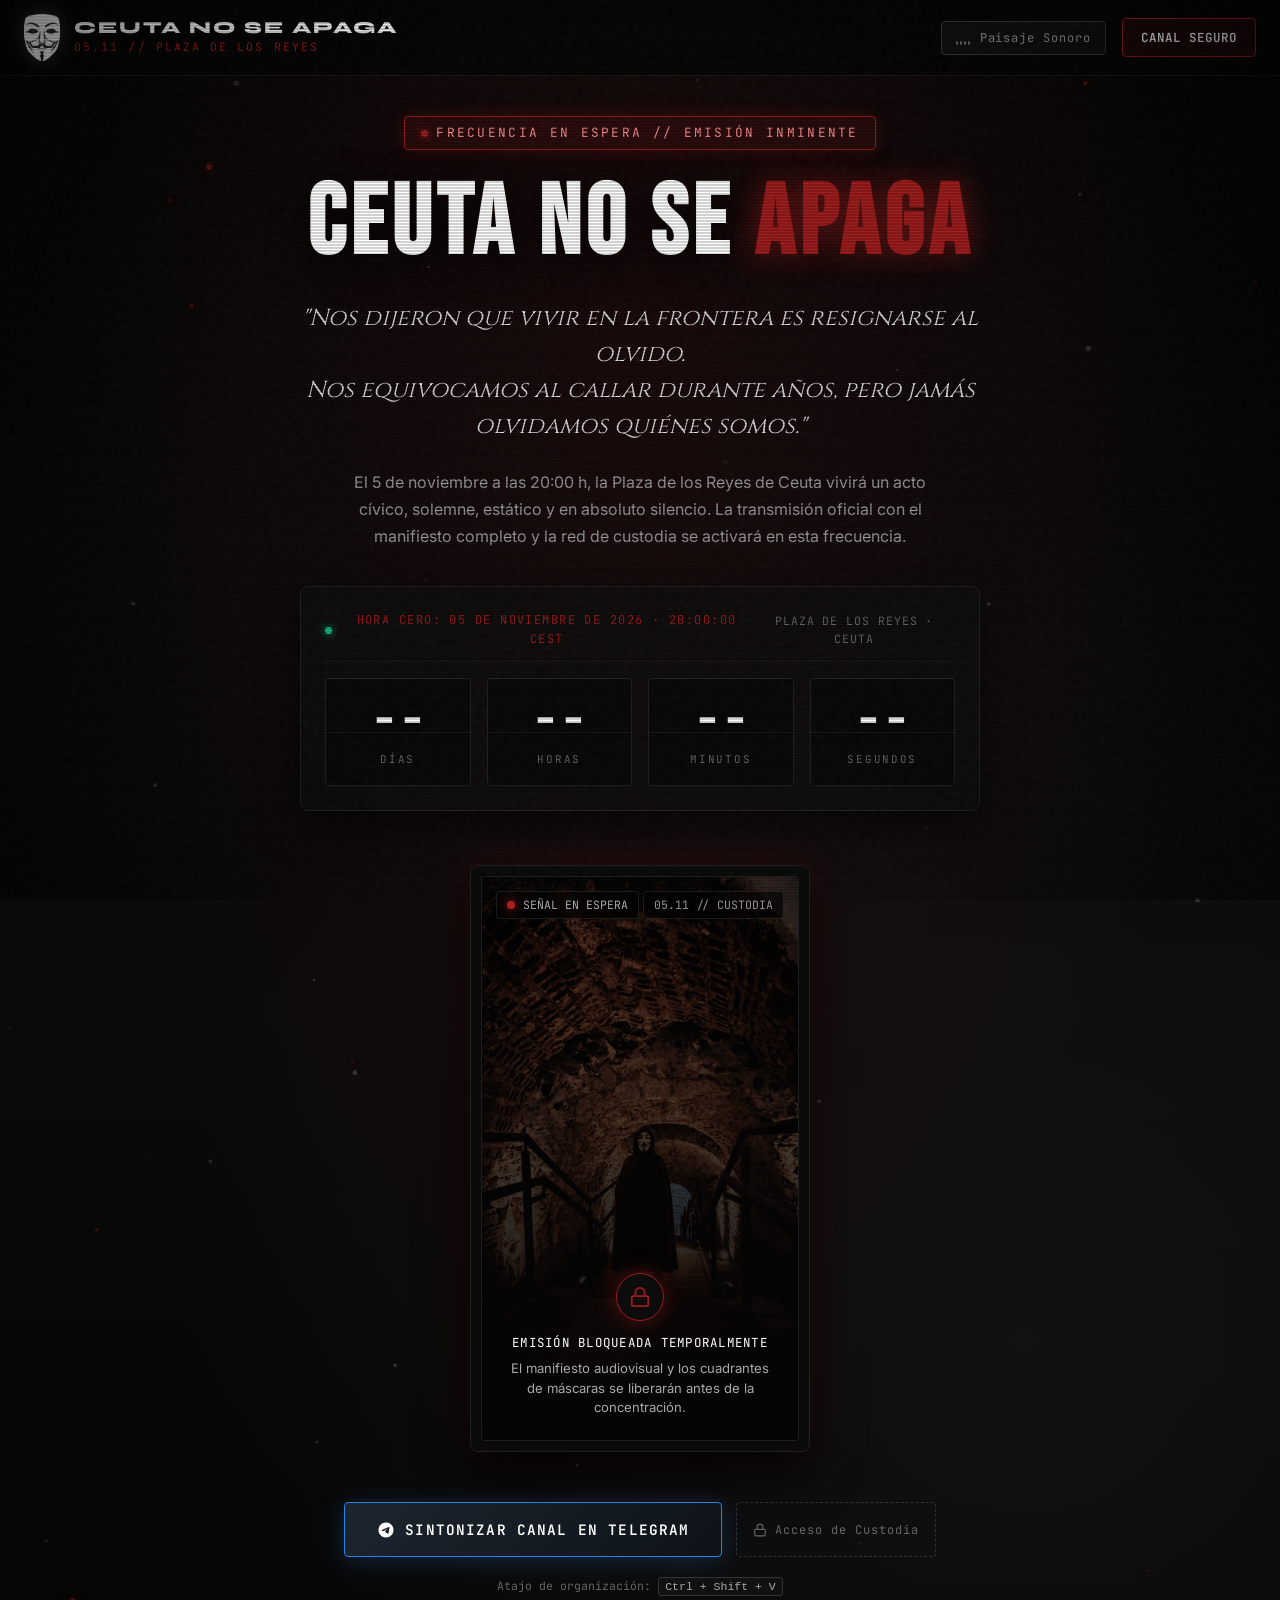
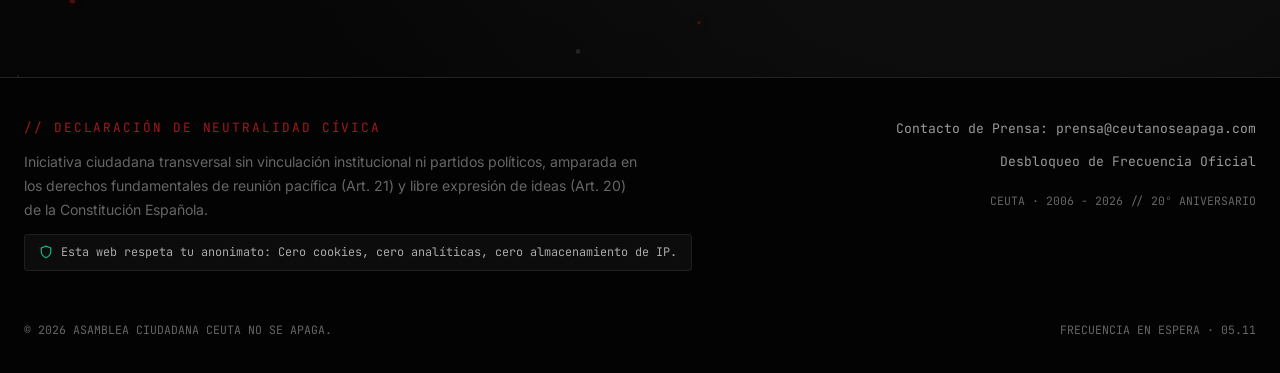
==== commit 008392a2: "Implementar landing de espera (teaser) y preservar landing completa en landing-completa.html" ====
--- a/index.html
+++ b/index.html
@@ -3,11 +3,11 @@
 <head>
   <meta charset="UTF-8">
   <meta name="viewport" content="width=device-width, initial-scale=1.0">
-  <title>Ceuta No Se Apaga | 5 de Noviembre de 2026 - Convocatoria Cívica Silenciosa</title>
+  <title>Ceuta No Se Apaga | 5 de Noviembre de 2026 · Señal en Espera</title>
   
   <!-- SEO & Metatags -->
-  <meta name="description" content="Convocatoria cívica, solemne, estática y en absoluto silencio el 5 de noviembre a las 20:00 h en la Plaza de los Reyes (Ceuta). 20 años después, una sola voz silenciosa.">
-  <meta name="keywords" content="Ceuta No Se Apaga, Ceuta 5 de Noviembre, Plaza de los Reyes, V de Vendetta 20 aniversario, silencio civico, concentracion pacifica Ceuta">
+  <meta name="description" content="Ceuta No Se Apaga. Convocatoria cívica, solemne, estática y en absoluto silencio el 5 de noviembre a las 20:00 h en la Plaza de los Reyes (Ceuta). Señal en espera.">
+  <meta name="keywords" content="Ceuta No Se Apaga, Ceuta 5 de Noviembre, Plaza de los Reyes, silencio civico, concentracion pacifica Ceuta, manifiesto">
   <meta name="author" content="Iniciativa Ciudadana Ceuta No Se Apaga">
   <meta name="robots" content="index, follow">
   <link rel="canonical" href="https://ceutanoseapaga.com">
@@ -16,14 +16,14 @@
   <meta property="og:type" content="website">
   <meta property="og:url" content="https://ceutanoseapaga.com">
   <meta property="og:title" content="Ceuta No Se Apaga | 05.11.2026 · Plaza de los Reyes">
-  <meta property="og:description" content="30 días para recordar quiénes somos. Un instante para que nos escuchen a todos. Concentración cívica silenciosa en Ceuta.">
-  <meta property="og:image" content="assets/murallas_reales.jpg">
+  <meta property="og:description" content="30 días para recordar quiénes somos. Un instante para que nos escuchen a todos. Frecuencia oficial en espera.">
+  <meta property="og:image" content="assets/portada_v2.jpg">
 
   <!-- Twitter Cards -->
   <meta name="twitter:card" content="summary_large_image">
   <meta name="twitter:title" content="Ceuta No Se Apaga | 05.11 · Plaza de los Reyes">
   <meta name="twitter:description" content="Concentración solemne, estática y en absoluto silencio. 5 de noviembre a las 20:00 h.">
-  <meta name="twitter:image" content="assets/murallas_reales.jpg">
+  <meta name="twitter:image" content="assets/portada_v2.jpg">
 
   <!-- Favicon SVG con la silueta de la máscara -->
   <link rel="icon" type="image/svg+xml" href="data:image/svg+xml,%3Csvg xmlns='http://www.w3.org/2000/svg' viewBox='0 0 100 100'%3E%3Crect width='100' height='100' fill='%23050505'/%3E%3Cpath d='M50 15 C30 15 20 30 20 50 C20 72 35 88 50 92 C65 88 80 72 80 50 C80 30 70 15 50 15 Z' fill='%23F5F5F5'/%3E%3Ccircle cx='36' cy='42' r='4' fill='%23050505'/%3E%3Ccircle cx='64' cy='42' r='4' fill='%23050505'/%3E%3Cpath d='M30 62 Q50 80 70 62' stroke='%23050505' stroke-width='4' fill='none'/%3E%3Cpath d='M40 55 Q50 62 60 55' stroke='%239E1B1B' stroke-width='3' fill='none'/%3E%3C/svg%3E">
@@ -31,6 +31,7 @@
   <!-- Hojas de Estilo -->
   <link rel="stylesheet" href="css/design-system.css">
   <link rel="stylesheet" href="css/components.css">
+  <link rel="stylesheet" href="css/teaser.css">
 </head>
 <body>
 
@@ -50,16 +51,6 @@
         </div>
       </a>
 
-      <!-- Enlaces de navegación con salto suave -->
-      <nav class="nav-menu" aria-label="Navegación principal">
-        <ul class="nav-links">
-          <li><a href="#manifiesto" class="nav-link">Manifiesto</a></li>
-          <li><a href="#red-silenciosa" class="nav-link">Red Silenciosa</a></li>
-          <li><a href="#protocolo" class="nav-link">Protocolo Día D</a></li>
-          <li><a href="#faq" class="nav-link">Blindaje Legal</a></li>
-        </ul>
-      </nav>
-
       <!-- Acciones de Navegación -->
       <div class="nav-actions">
         <!-- Control de Paisaje Sonoro Procedural (Web Audio API) -->
@@ -74,47 +65,43 @@
         </button>
 
         <!-- CTA Telegram Header -->
-        <a href="#telegram" class="btn btn-nav-telegram">
+        <a href="https://t.me/ceutanoseapaga" target="_blank" rel="noopener noreferrer" class="btn btn-nav-telegram">
           <span>Canal Seguro</span>
         </a>
-
-        <!-- Botón Menú Móvil -->
-        <button type="button" class="mobile-menu-btn" aria-label="Abrir menú de navegación">
-          <svg width="22" height="22" viewBox="0 0 24 24" fill="none" stroke="currentColor" stroke-width="2">
-            <line x1="3" y1="12" x2="21" y2="12"></line>
-            <line x1="3" y1="6" x2="21" y2="6"></line>
-            <line x1="3" y1="18" x2="21" y2="18"></line>
-          </svg>
-        </button>
       </div>
     </div>
   </header>
 
   <main id="main-content">
-    <!-- B. HERO SECTION (EL IMPACTO) -->
-    <section class="hero-section" id="hero" aria-labelledby="hero-main-title">
+    <!-- TEASER HERO SECTION -->
+    <section class="teaser-hero" aria-labelledby="teaser-main-title">
       <div class="hero-backdrop" aria-hidden="true"></div>
       <canvas id="hero-canvas" aria-hidden="true"></canvas>
 
-      <div class="container hero-content">
+      <div class="container teaser-content">
         <!-- Badge Superior -->
-        <div class="badge-tag">
-          20 AÑOS DESPUÉS · UNA SOLA VOZ SILENCIOSA
+        <div class="teaser-badge">
+          <span class="teaser-badge-dot" aria-hidden="true"></span>
+          <span>FRECUENCIA EN ESPERA // EMISIÓN INMINENTE</span>
         </div>
 
         <!-- Titular Principal -->
-        <h1 class="hero-title" id="hero-main-title">
+        <h1 class="teaser-title" id="teaser-main-title">
           CEUTA NO SE <span>APAGA</span>
         </h1>
 
-        <!-- Subtítulo -->
-        <p class="hero-subtitle">
-          <strong>30 días para recordar quiénes somos.</strong> Un instante para que nos escuchen a todos.
-          Convocatoria solemne, estática y en absoluto silencio en el corazón de nuestra ciudad.
+        <!-- Cita Solemne de Impacto -->
+        <p class="teaser-tagline">
+          "Nos dijeron que vivir en la frontera es resignarse al olvido.<br>
+          Nos equivocamos al callar durante años, pero jamás olvidamos quiénes somos."
         </p>
 
+        <p class="teaser-desc">
+          El 5 de noviembre a las 20:00 h, la Plaza de los Reyes de Ceuta vivirá un acto cívico, solemne, estático y en absoluto silencio. La transmisión oficial con el manifiesto completo y la red de custodia se activará en esta frecuencia.
+        </p>
+
         <!-- Contador Regresivo en Tiempo Real -->
-        <div class="countdown-wrapper" aria-label="Cuenta atrás para la concentración">
+        <div class="countdown-wrapper" aria-label="Cuenta atrás para la hora cero">
           <div class="countdown-header">
             <div class="countdown-target">
               <span class="countdown-target-dot" aria-hidden="true"></span>
@@ -145,443 +132,86 @@
           </div>
         </div>
 
-        <!-- Reproductor Audiovisual Central (Transmisión de Emergencia 9:16) -->
-        <div class="hero-player-box reveal-on-scroll">
-          <div class="emergency-broadcast-frame">
-            <img src="assets/portada_v2.jpg" alt="Figura con la máscara en los pasadizos históricos de Ceuta" class="emergency-thumbnail" width="720" height="1280" loading="eager">
-
-            <!-- HUD de transmisión clandestina -->
+        <!-- Visual Previo 9:16 con Estado de Custodia -->
+        <div class="teaser-frame-box">
+          <div class="teaser-visual-container">
+            <img src="assets/portada_v2.jpg" alt="Figura con la máscara en los túneles históricos de Ceuta" class="teaser-visual-img" width="720" height="1280">
+
             <div class="broadcast-hud-top">
               <div class="rec-indicator">
                 <span class="rec-dot" aria-hidden="true"></span>
-                <span>REC // EMISIÓN 9:16</span>
+                <span>SEÑAL EN ESPERA</span>
               </div>
               <div class="broadcast-meta">
-                <span>05.11 // MANIFIESTO</span>
-              </div>
-            </div>
-
-            <!-- Botón de Play Cinemático -->
-            <button type="button" class="btn-play-cinematic btn-open-video" aria-label="Reproducir manifiesto audiovisual El Eco de la Ciudad Dormida">
-              <svg viewBox="0 0 24 24" aria-hidden="true">
-                <polygon points="5 3 19 12 5 21 5 3"></polygon>
+                <span>05.11 // CUSTODIA</span>
+              </div>
+            </div>
+
+            <div class="teaser-lock-overlay">
+              <div class="teaser-lock-badge">
+                <svg viewBox="0 0 24 24" fill="none" stroke-width="2" aria-hidden="true">
+                  <rect x="3" y="11" width="18" height="11" rx="2" ry="2"></rect>
+                  <path d="M7 11V7a5 5 0 0 1 10 0v4"></path>
+                </svg>
+              </div>
+              <div class="teaser-lock-text">EMISIÓN BLOQUEADA TEMPORALMENTE</div>
+              <div class="teaser-lock-caption">
+                El manifiesto audiovisual y los cuadrantes de máscaras se liberarán antes de la concentración.
+              </div>
+            </div>
+          </div>
+        </div>
+
+        <!-- Acciones Principales -->
+        <div class="teaser-actions">
+          <div class="teaser-buttons-group">
+            <a href="https://t.me/ceutanoseapaga" target="_blank" rel="noopener noreferrer" class="btn btn-telegram" style="padding: 15px 32px; font-size: 0.9rem;">
+              <svg width="18" height="18" viewBox="0 0 24 24" fill="currentColor" aria-hidden="true">
+                <path d="M12 2C6.48 2 2 6.48 2 12s4.48 10 10 10 10-4.48 10-10S17.52 2 12 2zm4.64 6.8c-.15 1.58-.8 5.42-1.13 7.19-.14.75-.42 1-.68 1.03-.58.05-1.02-.38-1.58-.75-.88-.58-1.38-.94-2.23-1.5-.99-.65-.35-1.01.22-1.59.15-.15 2.71-2.48 2.76-2.69a.2.2 0 00-.05-.18c-.06-.05-.14-.03-.21-.02-.09.02-1.49.95-4.22 2.79-.4.27-.76.41-1.08.4-.36-.01-1.04-.2-1.55-.37-.63-.2-1.12-.31-1.08-.66.02-.18.27-.36.75-.55 2.92-1.27 4.86-2.11 5.83-2.51 2.78-1.16 3.35-1.36 3.73-1.36.08 0 .27.02.39.12.1.08.13.19.14.27-.01.06.01.24 0 .38z"/>
               </svg>
+              <span>SINTONIZAR CANAL EN TELEGRAM</span>
+            </a>
+
+            <button type="button" class="btn-lock-access btn-open-unlock" id="btn-open-unlock">
+              <svg width="14" height="14" viewBox="0 0 24 24" fill="none" stroke="currentColor" stroke-width="2" aria-hidden="true">
+                <rect x="3" y="11" width="18" height="11" rx="2" ry="2"></rect>
+                <path d="M7 11V7a5 5 0 0 1 10 0v4"></path>
+              </svg>
+              <span>Acceso de Custodia</span>
             </button>
-
-            <!-- HUD Inferior -->
-            <div class="broadcast-hud-bottom">
-              <div class="broadcast-caption">
-                "EL ECO DE LA CIUDAD DORMIDA" · V2.MP4
-              </div>
-            </div>
-          </div>
-        </div>
-
-        <!-- Acciones Rápidas (CTAs) -->
-        <div class="hero-cta-group reveal-on-scroll">
-          <button type="button" class="btn btn-primary btn-pdf-download btn-open-pdf" id="hero-cta-pdf" aria-label="Descargar Manifiesto Oficial en PDF Firmado de 1.2 Megabytes">
-            <svg width="18" height="18" viewBox="0 0 24 24" fill="none" stroke="currentColor" stroke-width="2" aria-hidden="true">
-              <path d="M21 15v4a2 2 0 0 1-2 2H5a2 2 0 0 1-2-2v-4"></path>
-              <polyline points="7 10 12 15 17 10"></polyline>
-              <line x1="12" y1="15" x2="12" y2="3"></line>
-            </svg>
-            <span>Descargar Manifiesto Oficial (PDF Firmado)</span>
-            <span class="pdf-size-badge">1.2 MB</span>
-          </button>
-
-          <a href="#red-silenciosa" class="btn btn-outline" id="hero-cta-locator">
-            <svg width="18" height="18" viewBox="0 0 24 24" fill="none" stroke="currentColor" stroke-width="2" aria-hidden="true">
-              <circle cx="12" cy="12" r="10"></circle>
-              <line x1="22" y1="12" x2="18" y2="12"></line>
-              <line x1="6" y1="12" x2="2" y2="12"></line>
-              <line x1="12" y1="6" x2="12" y2="2"></line>
-              <line x1="12" y1="22" x2="12" y2="18"></line>
-            </svg>
-            <span>Localizar Punto de Máscaras</span>
-          </a>
-        </div>
-      </div>
-    </section>
-
-    <!-- C. SECCIÓN MANIFIESTO: "EL ECO DE LA CIUDAD DORMIDA" -->
-    <section class="section-manifesto" id="manifiesto" aria-labelledby="manifesto-title">
-      <div class="container">
-        <header class="section-header reveal-on-scroll">
-          <span class="section-label">// DOCUMENTO FUNDACIONAL</span>
-          <h2 class="section-title" id="manifesto-title">EL ECO DE LA CIUDAD DORMIDA</h2>
-          <p class="section-subtitle">
-            Un llamamiento a la dignidad, a la concordia y al despertar pacífico de Ceuta frente al olvido y la resignación.
-          </p>
-        </header>
-
-        <div class="manifesto-editorial-grid">
-          <!-- Columna 1: Extracto Clave Editorial -->
-          <div class="manifesto-quote-card reveal-on-scroll">
-            <div class="quote-ornament" aria-hidden="true">“</div>
-            <blockquote class="manifesto-quote-text">
-              Nos dijeron que vivir en la frontera es resignarse al olvido. Nos equivocamos al callar durante años, pero jamás olvidamos quiénes somos.
-            </blockquote>
-            <cite class="manifesto-quote-author">
-              — ASAMBLEA CÍVICA CEUTA NO SE APAGA · 05.11
-            </cite>
-          </div>
-
-          <!-- Columna 2: Los 3 Pilares -->
-          <div class="manifesto-pillars">
-            <!-- Pilar 1 -->
-            <article class="pillar-card reveal-on-scroll">
-              <div class="pillar-header">
-                <span class="pillar-number">01</span>
-                <h3 class="pillar-title">Dignidad Territorial</h3>
-              </div>
-              <p class="pillar-description">
-                El fin irrevocable al aislamiento estructural y al peaje injusto sobre nuestras vidas. Cruzar el Estrecho no es un capricho vacacional, es el cordón umbilical de nuestra sanidad, nuestra educación y nuestras familias. Exigimos tarifas justas, servicios públicos robustos y un trato de igualdad con el resto del territorio peninsular.
-              </p>
-            </article>
-
-            <!-- Pilar 2 -->
-            <article class="pillar-card reveal-on-scroll">
-              <div class="pillar-header">
-                <span class="pillar-number">02</span>
-                <h3 class="pillar-title">Unidad Ciudadana</h3>
-              </div>
-              <p class="pillar-description">
-                Sin partidos políticos, sin credos, sin bandos ni instrumentalización electoral. Ceuta es un crisol de culturas milenarias que conviven en respeto. Esta convocatoria trasciende cualquier sigla y une a la totalidad de los vecinos bajo una sola premisa: nuestra ciudad merece futuro y respeto.
-              </p>
-            </article>
-
-            <!-- Pilar 3 -->
-            <article class="pillar-card reveal-on-scroll">
-              <div class="pillar-header">
-                <span class="pillar-number">03</span>
-                <h3 class="pillar-title">Fuerza del Silencio</h3>
-              </div>
-              <p class="pillar-description">
-                El ruido confronta, pero el silencio sincrónico e inquebrantable conmociona conciencias. Quince minutos de pie, con el rostro en calma y la mirada fija, representan la mayor demostración de madurez democrática y firmeza cívica jamás vista en la Plaza de los Reyes.
-              </p>
-            </article>
-          </div>
-        </div>
-      </div>
-    </section>
-
-    <!-- D. MÓDULO INTERACTIVO: LA RED SILENCIOSA (BUSCADOR DE MÁSCARAS) -->
-    <section class="section-mask-network" id="red-silenciosa" aria-labelledby="network-title">
-      <div class="container">
-        <header class="section-header reveal-on-scroll">
-          <span class="section-label">// LOGÍSTICA CIUDADANA Y CUSTODIA</span>
-          <h2 class="section-title" id="network-title">LA RED SILENCIOSA</h2>
-          <p class="section-subtitle">
-            Localizador seguro de cuadrantes urbanos de custodia de máscaras. Para blindar a los pequeños comercios colaboradores ante presiones, no se publican nombres ni direcciones exactas.
-          </p>
-        </header>
-
-        <!-- Widget de Clave Dinámica del Día -->
-        <div class="passcode-banner reveal-on-scroll">
-          <div class="passcode-meta">
-            <span class="passcode-tag">CONTRASEÑA DEL DÍA PARA EL DEPENDIENTE</span>
-            <div class="passcode-phrase-wrapper">
-              <span class="passcode-phrase" id="passcode-daily">LA ORILLA TAMBIÉN RECUERDA</span>
-              <button type="button" class="btn btn-outline btn-copy-passcode" id="btn-copy-passcode" aria-label="Copiar contraseña al portapapeles">
-                <svg width="14" height="14" viewBox="0 0 24 24" fill="none" stroke="currentColor" stroke-width="2" aria-hidden="true">
-                  <rect x="9" y="9" width="13" height="13" rx="2" ry="2"></rect>
-                  <path d="M5 15H4a2 2 0 0 1-2-2V4a2 2 0 0 1 2-2h9a2 2 0 0 1 2 2v1"></path>
-                </svg>
-                <span>Copiar</span>
-              </button>
-            </div>
-          </div>
-
-          <div class="passcode-reminder">
-            <strong>Recordatorio estricto:</strong> 1 máscara por persona de forma estrictamente gratuita. Prohibida toda comercialización o lucro.
-          </div>
-        </div>
-
-        <!-- Filtros por Barriada -->
-        <div class="network-filters reveal-on-scroll" role="tablist" aria-label="Filtrar por barriadas">
-          <button type="button" class="filter-btn is-active" data-filter="all" role="tab" aria-selected="true">Todas las zonas</button>
-          <button type="button" class="filter-btn" data-filter="centro" role="tab" aria-selected="false">Centro / Paseo del Revellín</button>
-          <button type="button" class="filter-btn" data-filter="hadu" role="tab" aria-selected="false">Hadú / Teniente Gautier</button>
-          <button type="button" class="filter-btn" data-filter="san-antonio" role="tab" aria-selected="false">San Antonio / Hacho</button>
-          <button type="button" class="filter-btn" data-filter="benzu" role="tab" aria-selected="false">Benzú</button>
-          <button type="button" class="filter-btn" data-filter="poligono" role="tab" aria-selected="false">Polígono</button>
-        </div>
-
-        <!-- Grid de Cuadrantes Anónimos de 150 metros -->
-        <div class="quadrant-grid" id="quadrant-grid">
-          <!-- Renderizado dinámico desde js/mask-network.js -->
-        </div>
-      </div>
-    </section>
-
-    <!-- E. PROTOCOLO DEL DÍA D (INFOGRAFÍA INTERACTIVA / TIMELINE) -->
-    <section class="section-protocol" id="protocolo" aria-labelledby="protocol-title">
-      <div class="container">
-        <header class="section-header reveal-on-scroll">
-          <span class="section-label">// CRONOGRAMA DE PRECISIÓN · 05 DE NOVIEMBRE</span>
-          <h2 class="section-title" id="protocol-title">PROTOCOLO DEL DÍA D</h2>
-          <p class="section-subtitle">
-            Cada minuto cuenta para mantener el orden, la seguridad y la fuerza del impacto pacífico. Sigue con rigor estas cuatro fases de la concentración.
-          </p>
-        </header>
-
-        <div class="protocol-timeline">
-          <!-- Paso 1 -->
-          <div class="timeline-step reveal-on-scroll" data-step="1">
-            <div class="timeline-marker" aria-hidden="true">01</div>
-            <div class="timeline-card">
-              <span class="timeline-time-badge">19:30 - 19:50 | FASE INICIAL</span>
-              <h3 class="timeline-title">La Infiltración Invisible</h3>
-              <p class="timeline-desc">
-                Llegada natural a la Plaza de los Reyes y calles aledañas (Calle Real, Revellín) como peatones comunes. No formes grupos compactos de antemano, ni exhibas banderas, pancartas ni prendas distintivas. La máscara debe permanecer guardada discretamente en el bolsillo o bolso.
-              </p>
-              <div class="timeline-tactical-tip">
-                <strong>Pauta clave:</strong> Actúa como en un paseo habitual de tarde. Respeta el paso de vehículos autorizados y comercios.
-              </div>
-            </div>
-          </div>
-
-          <!-- Paso 2 -->
-          <div class="timeline-step reveal-on-scroll" data-step="2">
-            <div class="timeline-marker" aria-hidden="true">02</div>
-            <div class="timeline-card">
-              <span class="timeline-time-badge">20:00:00 | SINCRONIZACIÓN EXACTA</span>
-              <h3 class="timeline-title">El Gesto Sincronizado</h3>
-              <p class="timeline-desc">
-                Al sonar la octava campanada de las 20:00 h, todas las personas presentes extraen su máscara y se la colocan al unísono sobre el rostro. Sin aspavientos, sin aplausos, sin una sola palabra. La plaza se transforma instantáneamente en un mosaico unánime de rostros idénticos.
-              </p>
-              <div class="timeline-tactical-tip">
-                <strong>Pauta clave:</strong> Ajuste firme y mirada al frente hacia el centro de la plaza. Postura erguida y pacífica.
-              </div>
-            </div>
-          </div>
-
-          <!-- Paso 3 -->
-          <div class="timeline-step reveal-on-scroll" data-step="3">
-            <div class="timeline-marker" aria-hidden="true">03</div>
-            <div class="timeline-card">
-              <span class="timeline-time-badge">20:00 - 20:15 | EL ACTO CENTRAL</span>
-              <h3 class="timeline-title">Los 15 Minutos de Silencio</h3>
-              <p class="timeline-desc">
-                Inmovilidad y silencio absoluto. Prohibido proferir insultos, corear consignas o entrar en discusiones con posibles observadores. En el minuto 20:10, todos encenderán la linterna de su teléfono móvil apuntando en vertical hacia el suelo, creando un lecho de luz que ilumine los adoquines.
-              </p>
-              <div class="timeline-tactical-tip">
-                <strong>Pauta clave:</strong> Silencio sepulcral. Si alguien intenta provocar, no respondas: el silencio colectivo neutraliza el altercado.
-              </div>
-            </div>
-          </div>
-
-          <!-- Paso 4 -->
-          <div class="timeline-step reveal-on-scroll" data-step="4">
-            <div class="timeline-marker" aria-hidden="true">04</div>
-            <div class="timeline-card">
-              <span class="timeline-time-badge">20:20 - 20:30 | CONCLUSIÓN</span>
-              <h3 class="timeline-title">Desescalada Ejemplar</h3>
-              <p class="timeline-desc">
-                Una señal acústica de sirena marina marcará el fin del acto. Retirada de máscaras en calma, saludo cordial entre vecinos y dispersión fluida en todas las direcciones. Inspección y recogida de cualquier residuo en la plaza antes de abandonar el lugar: nuestro civismo es intachable.
-              </p>
-              <div class="timeline-tactical-tip">
-                <strong>Pauta clave:</strong> Dejar la Plaza de los Reyes en perfecto estado de limpieza y orden público.
-              </div>
-            </div>
-          </div>
-        </div>
-      </div>
-    </section>
-
-    <!-- F. PREGUNTAS FRECUENTES (ACORDEÓN DE BLINDAJE LEGAL Y SEGURIDAD) -->
-    <section class="section-faq" id="faq" aria-labelledby="faq-title">
-      <div class="container">
-        <header class="section-header reveal-on-scroll">
-          <span class="section-label">// MARCO JURÍDICO Y DUDAS CIUDADANAS</span>
-          <h2 class="section-title" id="faq-title">BLINDAJE LEGAL Y SEGURIDAD</h2>
-          <p class="section-subtitle">
-            Conoce tus derechos fundamentales amparados en el ordenamiento constitucional español y los protocolos de protección colectiva.
-          </p>
-        </header>
-
-        <div class="faq-accordion reveal-on-scroll" id="accordion-legal">
-          <!-- FAQ 1 -->
-          <div class="faq-item">
-            <button type="button" class="faq-trigger">
-              <span>¿Es legal portar la máscara en la vía pública?</span>
-              <span class="faq-icon" aria-hidden="true">
-                <svg viewBox="0 0 24 24" fill="none" stroke-width="2.5">
-                  <polyline points="6 9 12 15 18 9"></polyline>
-                </svg>
-              </span>
-            </button>
-            <div class="faq-content">
-              <div class="faq-inner">
-                <p>
-                  <strong>Sí, con amparo constitucional en el Art. 21 de la Constitución Española.</strong> El derecho de reunión pacífica y sin armas es un derecho fundamental que prevalece. Portar una máscara en una manifestación pacífica no constituye por sí mismo ningún delito.
-                </p>
-                <p>
-                  <strong>Directriz policial de obligado cumplimiento:</strong> Si un agente de las Fuerzas y Cuerpos de Seguridad del Estado te solicita de forma individual identificarte, debes retirarte la máscara momentáneamente de forma serena, mostrar tu DNI y volver a colocártela una vez concluida la identificación. Mantén siempre una actitud colaborativa y sosegada.
-                </p>
-              </div>
-            </div>
-          </div>
-
-          <!-- FAQ 2 -->
-          <div class="faq-item">
-            <button type="button" class="faq-trigger">
-              <span>¿Qué partidos o entidades financian esta iniciativa?</span>
-              <span class="faq-icon" aria-hidden="true">
-                <svg viewBox="0 0 24 24" fill="none" stroke-width="2.5">
-                  <polyline points="6 9 12 15 18 9"></polyline>
-                </svg>
-              </span>
-            </button>
-            <div class="faq-content">
-              <div class="faq-inner">
-                <p>
-                  <strong>Ninguno.</strong> Ceuta No Se Apaga es una causa cívica 100% independiente, transversal y autofinanciada por aportaciones populares directas de vecinos, autónomos y comerciantes locales.
-                </p>
-                <p>
-                  No aceptamos donaciones de formaciones políticas, sindicatos, asociaciones subvencionadas ni candidaturas electorales. Las máscaras se han adquirido mediante fondos de caja cívica abierta y se entregan a coste cero para los asistentes.
-                </p>
-              </div>
-            </div>
-          </div>
-
-          <!-- FAQ 3 -->
-          <div class="faq-item">
-            <button type="button" class="faq-trigger">
-              <span>¿Qué ocurre si alguien intenta alterar el orden o provocar incidentes?</span>
-              <span class="faq-icon" aria-hidden="true">
-                <svg viewBox="0 0 24 24" fill="none" stroke-width="2.5">
-                  <polyline points="6 9 12 15 18 9"></polyline>
-                </svg>
-              </span>
-            </button>
-            <div class="faq-content">
-              <div class="faq-inner">
-                <p>
-                  <strong>Protocolo de Inmunidad Serena:</strong> Ante cualquier intento de provocación, griterío, insulto o alteración, la consigna es <em>no entrar en interacción verbal ni física</em>.
-                </p>
-                <p>
-                  Los participantes situados en las inmediaciones darán tres pasos hacia atrás de forma coordinada, dejando al provocador aislado visualmente en el centro del espacio vacío. La propia Policía Nacional se encargará de retirarlo sin que la concentración pierda su solemne silencio ni su dignidad.
-                </p>
-              </div>
-            </div>
-          </div>
-
-          <!-- FAQ 4 -->
-          <div class="faq-item">
-            <button type="button" class="faq-trigger">
-              <span>¿Puedo acudir con mi familia, menores o personas mayores?</span>
-              <span class="faq-icon" aria-hidden="true">
-                <svg viewBox="0 0 24 24" fill="none" stroke-width="2.5">
-                  <polyline points="6 9 12 15 18 9"></polyline>
-                </svg>
-              </span>
-            </button>
-            <div class="faq-content">
-              <div class="faq-inner">
-                <p>
-                  <strong>Por supuesto.</strong> Es un acto cívico intergeneracional y pacífico. Se han designado los perímetros laterales de la Plaza de los Reyes (junto a los bancos y zonas arboladas) como espacios preferentes para personas de movilidad reducida, carritos infantiles y personas mayores que requieran asiento.
-                </p>
-              </div>
-            </div>
-          </div>
-
-          <!-- FAQ 5 -->
-          <div class="faq-item">
-            <button type="button" class="faq-trigger">
-              <span>¿Cómo puedo colaborar si soy comerciante o autónomo local?</span>
-              <span class="faq-icon" aria-hidden="true">
-                <svg viewBox="0 0 24 24" fill="none" stroke-width="2.5">
-                  <polyline points="6 9 12 15 18 9"></polyline>
-                </svg>
-              </span>
-            </button>
-            <div class="faq-content">
-              <div class="faq-inner">
-                <p>
-                  La red de comercios custodios sigue ampliándose para garantizar que cada caballa pueda retirar su máscara de forma segura y cercana a su barrio.
-                </p>
-                <div class="faq-action-box">
-                  <div>
-                    <strong>Puntos de custodia anónimos:</strong>
-                    <span style="display:block; font-size: 0.85rem; color: #AAA;">Recibe un lote gratuito de máscaras y el microvinilo circular identificativo.</span>
-                  </div>
-                  <button type="button" class="btn btn-outline btn-open-merchant" style="padding: 8px 16px; font-size: 0.78rem;">
-                    Solicitar Kit de Custodia
-                  </button>
-                </div>
-              </div>
-            </div>
-          </div>
-        </div>
-      </div>
-    </section>
-
-    <!-- G. CANAL UNIDIRECCIONAL & FUNNEL SEGURO -->
-    <section class="section-telegram" id="telegram" aria-labelledby="telegram-title">
-      <div class="container">
-        <div class="telegram-secure-card reveal-on-scroll">
-          <div class="crypto-badge">
-            <svg viewBox="0 0 24 24" fill="none" stroke="currentColor" stroke-width="2" aria-hidden="true">
-              <rect x="3" y="11" width="18" height="11" rx="2" ry="2"></rect>
-              <path d="M7 11V7a5 5 0 0 1 10 0v4"></path>
-            </svg>
-            <span>FRECUENCIA 05.11 // PROTOCOLO SEGURO</span>
-          </div>
-
-          <h2 class="telegram-title" id="telegram-title">CANAL UNIDIRECCIONAL DE EMERGENCIAS</h2>
-          <p class="telegram-desc">
-            Un único mensaje diario a las 20:00 h con coordenadas de cuadrantes actualizadas, contraseñas de dependientes y avisos legales en tiempo real. Cero spam, cero recopilación de datos, anonimato blindado para todos los suscriptores.
-          </p>
-
-          <div class="telegram-specs">
-            <div class="spec-item">
-              <span class="spec-dot" aria-hidden="true"></span>
-              <span>Encriptación de extremo a extremo</span>
-            </div>
-            <div class="spec-item">
-              <span class="spec-dot" aria-hidden="true"></span>
-              <span>Sin números de teléfono visibles</span>
-            </div>
-            <div class="spec-item">
-              <span class="spec-dot" aria-hidden="true"></span>
-              <span>1 emisión diaria a las 20:00 h</span>
-            </div>
-          </div>
-
-          <a href="https://t.me/ceutanoseapaga" target="_blank" rel="noopener noreferrer" class="btn btn-telegram btn-large" style="padding: 16px 36px; font-size: 0.95rem;">
-            <svg width="20" height="20" viewBox="0 0 24 24" fill="currentColor" aria-hidden="true">
-              <path d="M12 2C6.48 2 2 6.48 2 12s4.48 10 10 10 10-4.48 10-10S17.52 2 12 2zm4.64 6.8c-.15 1.58-.8 5.42-1.13 7.19-.14.75-.42 1-.68 1.03-.58.05-1.02-.38-1.58-.75-.88-.58-1.38-.94-2.23-1.5-.99-.65-.35-1.01.22-1.59.15-.15 2.71-2.48 2.76-2.69a.2.2 0 00-.05-.18c-.06-.05-.14-.03-.21-.02-.09.02-1.49.95-4.22 2.79-.4.27-.76.41-1.08.4-.36-.01-1.04-.2-1.55-.37-.63-.2-1.12-.31-1.08-.66.02-.18.27-.36.75-.55 2.92-1.27 4.86-2.11 5.83-2.51 2.78-1.16 3.35-1.36 3.73-1.36.08 0 .27.02.39.12.1.08.13.19.14.27-.01.06.01.24 0 .38z"/>
-            </svg>
-            <span>SINTONIZAR CANAL EN TELEGRAM</span>
-          </a>
+          </div>
+
+          <div style="font-family: var(--font-mono); font-size: 0.72rem; color: #666; margin-top: 4px;">
+            Atajo de organización: <kbd style="background: #111; padding: 2px 6px; border: 1px solid #333; border-radius: 3px; color: #AAA;">Ctrl + Shift + V</kbd>
+          </div>
         </div>
       </div>
     </section>
   </main>
 
-  <!-- H. PIE DE PÁGINA (FOOTER) -->
-  <footer class="site-footer" role="contentinfo">
+  <!-- FOOTER DE LA LANDING DE ESPERA -->
+  <footer class="site-footer" role="contentinfo" style="padding-top: 40px;">
     <div class="container">
-      <div class="footer-top">
+      <div class="footer-top" style="border-bottom: none; padding-bottom: 20px;">
         <div class="footer-statement">
           <div class="footer-statement-title">// DECLARACIÓN DE NEUTRALIDAD CÍVICA</div>
           <p class="footer-statement-text">
-            Iniciativa ciudadana transversal sin vinculación institucional ni política, amparada en los derechos fundamentales de reunión pacífica (Art. 21) y libre expresión de ideas (Art. 20) de la Constitución Española. La causa Ceuta No Se Apaga no pertenece a ningún dirigente, sino a la voluntad colectiva del pueblo de Ceuta.
+            Iniciativa ciudadana transversal sin vinculación institucional ni partidos políticos, amparada en los derechos fundamentales de reunión pacífica (Art. 21) y libre expresión de ideas (Art. 20) de la Constitución Española.
           </p>
           <div class="footer-privacy-badge">
             <svg width="14" height="14" viewBox="0 0 24 24" fill="none" stroke="#10B981" stroke-width="2" aria-hidden="true">
               <path d="M12 22s8-4 8-10V5l-8-3-8 3v7c0 6 8 10 8 10z"></path>
             </svg>
-            <span>Esta web respeta tu anonimato: Cero cookies de rastreo, cero analíticas intrusivas, cero almacenamiento de IP.</span>
+            <span>Esta web respeta tu anonimato: Cero cookies, cero analíticas, cero almacenamiento de IP.</span>
           </div>
         </div>
 
         <div class="footer-links-group">
-          <button type="button" class="footer-link btn-open-pdf">Aviso Legal Cívico & Manifiesto</button>
-          <button type="button" class="footer-link btn-open-video">Emisión Audiovisual Oficial</button>
           <a href="mailto:prensa@ceutanoseapaga.com" class="footer-link">Contacto de Prensa: prensa@ceutanoseapaga.com</a>
-          <span style="font-family: var(--font-mono); font-size: 0.75rem; color: #666; margin-top: 8px;">
+          <button type="button" class="footer-link btn-open-unlock" style="background: none; border: none; padding: 0; cursor: pointer;">
+            Desbloqueo de Frecuencia Oficial
+          </button>
+          <span style="font-family: var(--font-mono); font-size: 0.72rem; color: #666; margin-top: 8px;">
             CEUTA · 2006 - 2026 // 20º ANIVERSARIO
           </span>
         </div>
@@ -589,198 +219,56 @@
 
       <div class="footer-bottom">
         <div>
-          © 2026 ASAMBLEA CIUDADANA CEUTA NO SE APAGA. LIBRE DIFUSIÓN BAJO LICENCIA CREATIVE COMMONS BY-NC-SA 4.0.
+          © 2026 ASAMBLEA CIUDADANA CEUTA NO SE APAGA.
         </div>
         <div>
-          FRECUENCIA CÍVICA AUTOGESTIONADA
+          FRECUENCIA EN ESPERA · 05.11
         </div>
       </div>
     </div>
   </footer>
 
-  <!-- ==========================================================================
-       MODALES CINEMATOGRÁFICOS
-       ========================================================================== -->
-
-  <!-- 1. Modal Transmisión de Vídeo con Subtítulos Sincronizados (9:16) -->
-  <div class="modal-overlay" id="video-modal-overlay" role="dialog" aria-modal="true" aria-labelledby="video-modal-title">
-    <div class="modal-window video-modal-window">
-      <div class="modal-header">
-        <div class="modal-title" id="video-modal-title">
+  <!-- MODAL DE ACCESO DE CUSTODIA (DESBLOQUEO DE LA WEB PRINCIPAL) -->
+  <div class="modal-overlay" id="passcode-modal-overlay" role="dialog" aria-modal="true" aria-labelledby="unlock-modal-title">
+    <div class="modal-window passcode-modal-card">
+      <div class="modal-header" style="background: transparent; border-bottom: none; padding: 0 0 16px;">
+        <div class="modal-title" id="unlock-modal-title" style="margin: 0 auto;">
           <span class="rec-dot" aria-hidden="true"></span>
-          <span>MANIFIESTO // EL ECO DE LA CIUDAD DORMIDA</span>
-          <span style="font-size: 0.75rem; color: var(--accent-crimson); margin-left: 10px;" id="video-timecode">00:00:00</span>
-        </div>
-        <button type="button" class="btn-close-modal" id="btn-close-video" aria-label="Cerrar reproductor de vídeo">
+          <span>ACCESO DE CUSTODIA // DESBLOQUEO</span>
+        </div>
+        <button type="button" class="btn-close-modal" id="btn-close-unlock" aria-label="Cerrar modal">
           <svg width="18" height="18" viewBox="0 0 24 24" fill="none" stroke="currentColor" stroke-width="2" aria-hidden="true">
             <line x1="18" y1="6" x2="6" y2="18"></line>
             <line x1="6" y1="6" x2="18" y2="18"></line>
           </svg>
         </button>
       </div>
-      <div class="modal-body" style="padding: 0; background: #000;">
-        <div class="video-modal-screen">
-          <video id="manifesto-video-element" class="manifesto-video-player" src="assets/V2.mp4" poster="assets/portada_v2.jpg" playsinline controls preload="metadata"></video>
-          
-          <div class="video-subtitles-box">
-            <div class="subtitles-text" id="video-subtitles-text">
-              [SEÑAL CIFRADA ESTABLECIDA // PLAZA DE LOS REYES]
-            </div>
-          </div>
-        </div>
-        <div class="video-modal-footer">
-          <button type="button" class="btn-toggle-subtitles" id="btn-toggle-subtitles" aria-pressed="true" aria-label="Alternar visibilidad de los subtítulos">
-            <svg width="15" height="15" viewBox="0 0 24 24" fill="none" stroke="currentColor" stroke-width="2" aria-hidden="true">
-              <rect x="2" y="4" width="20" height="16" rx="2" ry="2"></rect>
-              <path d="M7 15h4M15 15h2M7 11h2M13 11h4"></path>
-            </svg>
-            <span id="toggle-subtitles-label">Ocultar Subtítulos</span>
+
+      <p style="color: var(--text-secondary); font-size: 0.85rem; line-height: 1.6;">
+        Introduce la contraseña de la organización o haz clic para previsualizar la señal completa de la web:
+      </p>
+
+      <form id="unlock-form">
+        <input type="text" id="unlock-passcode-input" class="passcode-input" placeholder="INTRODUCE CONTRASEÑA" autocomplete="off" required>
+        
+        <div style="display: flex; gap: 10px; justify-content: center;">
+          <button type="submit" class="btn btn-primary" style="padding: 12px 24px; font-size: 0.82rem;">
+            Desbloquear Frecuencia
           </button>
-          <span class="video-modal-status-badge">AUDIOVISUAL // 05.11</span>
-        </div>
+          <a href="landing-completa.html" class="btn btn-outline" style="padding: 12px 20px; font-size: 0.82rem;">
+            Abrir Web Directa
+          </a>
+        </div>
+      </form>
+
+      <div style="margin-top: 18px; font-family: var(--font-mono); font-size: 0.72rem; color: #555;">
+        Pista de custodia: <em>LA ORILLA TAMBIÉN RECUERDA</em>
       </div>
     </div>
   </div>
 
-  <!-- 2. Modal Visor y Descarga del Manifiesto Oficial (PDF Firmado) -->
-  <div class="modal-overlay" id="pdf-modal-overlay" role="dialog" aria-modal="true" aria-labelledby="pdf-modal-title">
-    <div class="modal-window">
-      <div class="modal-header">
-        <div class="modal-title" id="pdf-modal-title">
-          <svg width="16" height="16" viewBox="0 0 24 24" fill="none" stroke="currentColor" stroke-width="2" aria-hidden="true">
-            <path d="M14 2H6a2 2 0 0 0-2 2v16a2 2 0 0 0 2 2h12a2 2 0 0 0 2-2V8z"></path>
-            <polyline points="14 2 14 8 20 8"></polyline>
-          </svg>
-          <span>MANIFIESTO_OFICIAL_CEUTA_NO_SE_APAGA_05NOV.PDF (1.2 MB)</span>
-        </div>
-        <button type="button" class="btn-close-modal" id="btn-close-pdf" aria-label="Cerrar visor de manifiesto">
-          <svg width="18" height="18" viewBox="0 0 24 24" fill="none" stroke="currentColor" stroke-width="2" aria-hidden="true">
-            <line x1="18" y1="6" x2="6" y2="18"></line>
-            <line x1="6" y1="6" x2="18" y2="18"></line>
-          </svg>
-        </button>
-      </div>
-
-      <div class="modal-body">
-        <div class="pdf-preview-sheet">
-          <div class="pdf-preview-header">
-            <div>
-              <div class="pdf-official-seal">ASAMBLEA CÍVICA POPULAR</div>
-              <div style="font-size: 0.75rem; color: #666; font-family: 'Inter', sans-serif;">REGISTRO DE VOLUNTAD VECINAL · CEUTA</div>
-            </div>
-            <div style="text-align: right;">
-              <span style="font-family: var(--font-mono); font-size: 0.72rem; color: #9E1B1B; font-weight: 700;">CONVOCATORIA: 05.11.2026</span>
-            </div>
-          </div>
-
-          <h3 class="pdf-preview-title">EL ECO DE LA CIUDAD DORMIDA</h3>
-
-          <div class="pdf-preview-body">
-            <p style="margin-bottom: 14px; font-style: italic; font-weight: 500;">
-              "Nos dijeron que vivir en la frontera es resignarse al olvido. Nos equivocamos al callar durante años, pero jamás olvidamos quiénes somos."
-            </p>
-            <p style="margin-bottom: 12px;">
-              <strong>I. Dignidad Territorial:</strong> Ceuta no puede continuar asfixiada por el sobrecoste deliberado del transporte marítimo y el deterioro progresivo de sus infraestructuras fundamentales. El Estrecho de Gibraltar debe ser un puente y nunca un foso económico.
-            </p>
-            <p style="margin-bottom: 12px;">
-              <strong>II. Neutralidad e Independencia:</strong> Este movimiento rechaza enérgicamente el oportunismo de partidos políticos y grupos de presión. Una sola voz que representa a todos los ceutíes, sin exclusión por motivos culturales o religiosos.
-            </p>
-            <p style="margin-bottom: 12px;">
-              <strong>III. Quince Minutos de Silencio Absoluto:</strong> El 5 de noviembre a las 20:00 h en la Plaza de los Reyes nos colocaremos la máscara al unísono. Inmóviles y pacíficos, demostraremos que el pueblo de Ceuta está despierto.
-            </p>
-          </div>
-
-          <div class="pdf-signature-block">
-            <div>
-              <div style="font-size: 0.8rem; font-weight: 700; color: #9E1B1B;">SELLO DE CUSTODIA CIUDADANA</div>
-              <div class="pdf-hash">SHA-256: 7f8a92e104cd38ba41b07293e8a152d0f04c6e2b</div>
-            </div>
-            <div style="text-align: right; font-family: var(--font-mono); font-size: 0.75rem; color: #444;">
-              EJEMPLAR OFICIAL VALIDADO
-            </div>
-          </div>
-        </div>
-
-        <div style="margin-top: 24px; display: flex; justify-content: flex-end; gap: 14px;">
-          <button type="button" class="btn btn-outline" id="btn-print-pdf">
-            <svg width="16" height="16" viewBox="0 0 24 24" fill="none" stroke="currentColor" stroke-width="2" aria-hidden="true">
-              <polyline points="6 9 6 2 18 2 18 9"></polyline>
-              <path d="M6 18H4a2 2 0 0 1-2-2v-5a2 2 0 0 1 2-2h16a2 2 0 0 1 2 2v5a2 2 0 0 1-2 2h-2"></path>
-              <rect x="6" y="14" width="12" height="8"></rect>
-            </svg>
-            <span>Imprimir Ejemplar</span>
-          </button>
-          <button type="button" class="btn btn-primary" id="btn-download-pdf-file">
-            <svg width="16" height="16" viewBox="0 0 24 24" fill="none" stroke="currentColor" stroke-width="2" aria-hidden="true">
-              <path d="M21 15v4a2 2 0 0 1-2 2H5a2 2 0 0 1-2-2v-4"></path>
-              <polyline points="7 10 12 15 17 10"></polyline>
-              <line x1="12" y1="15" x2="12" y2="3"></line>
-            </svg>
-            <span>Descargar Archivo (1.2 MB)</span>
-          </button>
-        </div>
-      </div>
-    </div>
-  </div>
-
-  <!-- 3. Modal Solicitud de Custodia para Comerciantes -->
-  <div class="modal-overlay" id="merchant-modal-overlay" role="dialog" aria-modal="true" aria-labelledby="merchant-modal-title">
-    <div class="modal-window" style="max-width: 600px;">
-      <div class="modal-header">
-        <div class="modal-title" id="merchant-modal-title">
-          <span class="mini-vinyl-badge" style="width: 14px; height: 14px;" aria-hidden="true"></span>
-          <span>SOLICITAR KIT DE CUSTODIA CIUDADANA</span>
-        </div>
-        <button type="button" class="btn-close-modal" id="btn-close-merchant" aria-label="Cerrar ventana de solicitud">
-          <svg width="18" height="18" viewBox="0 0 24 24" fill="none" stroke="currentColor" stroke-width="2" aria-hidden="true">
-            <line x1="18" y1="6" x2="6" y2="18"></line>
-            <line x1="6" y1="6" x2="18" y2="18"></line>
-          </svg>
-        </button>
-      </div>
-      <div class="modal-body">
-        <p style="color: var(--text-secondary); font-size: 0.9rem; margin-bottom: 20px; line-height: 1.6;">
-          Tu comercio quedará registrado únicamente mediante un identificador criptográfico y un cuadrante aproximado de 150 metros. Recibirás un paquete sellado con 50 máscaras y el microvinilo circular rojo lacre.
-        </p>
-
-        <form id="merchant-form">
-          <div style="margin-bottom: 16px;">
-            <label for="merchant-neighborhood" style="display: block; font-family: var(--font-mono); font-size: 0.78rem; color: #CCC; margin-bottom: 6px;">
-              BARRIADA / ZONA DE CEUTA
-            </label>
-            <select id="merchant-neighborhood" required style="width: 100%; padding: 12px; background: #161616; border: 1px solid var(--border-light); border-radius: 4px; color: #FFF;">
-              <option value="centro">Centro / Paseo del Revellín / Gran Vía</option>
-              <option value="hadu">Hadú / Teniente Gautier</option>
-              <option value="san-antonio">San Antonio / Monte Hacho</option>
-              <option value="benzu">Benzú</option>
-              <option value="poligono">Polígono Virgen de África</option>
-            </select>
-          </div>
-
-          <div style="margin-bottom: 20px;">
-            <label for="merchant-alias" style="display: block; font-family: var(--font-mono); font-size: 0.78rem; color: #CCC; margin-bottom: 6px;">
-              ALIAS O CANAL DE MENSAJERÍA CIFRADO (TELEGRAM O EMAIL CIFRADO)
-            </label>
-            <input type="text" id="merchant-alias" required placeholder="@tu_alias_telegram o correo proton" style="width: 100%; padding: 12px; background: #161616; border: 1px solid var(--border-light); border-radius: 4px; color: #FFF;">
-          </div>
-
-          <button type="submit" class="btn btn-primary" style="width: 100%;">
-            Generar Clave de Custodia Segura
-          </button>
-        </form>
-
-        <div id="generated-token-box"></div>
-      </div>
-    </div>
-  </div>
-
   <!-- Scripts Modulares -->
   <script src="js/soundscape.js"></script>
-  <script src="js/countdown.js"></script>
-  <script src="js/mask-network.js"></script>
-  <script src="js/protocol-timeline.js"></script>
-  <script src="js/pdf-generator.js"></script>
-  <script src="js/video-modal.js"></script>
-  <script src="js/app.js"></script>
+  <script src="js/teaser.js"></script>
 </body>
-</html>
+</html>
--- a/css/teaser.css
+++ b/css/teaser.css
@@ -0,0 +1,237 @@
+/* ==========================================================================
+   ESTILOS DE LA LANDING DE ESPERA / TEASER // CEUTA NO SE APAGA
+   ========================================================================== */
+
+.teaser-hero {
+  position: relative;
+  min-height: 100vh;
+  padding-top: calc(var(--header-height) + 40px);
+  padding-bottom: 80px;
+  display: flex;
+  align-items: center;
+  justify-content: center;
+  overflow: hidden;
+}
+
+.teaser-content {
+  position: relative;
+  z-index: 2;
+  text-align: center;
+  display: flex;
+  flex-direction: column;
+  align-items: center;
+  gap: 24px;
+  max-width: 860px;
+}
+
+.teaser-badge {
+  display: inline-flex;
+  align-items: center;
+  gap: 8px;
+  padding: 6px 16px;
+  background-color: rgba(158, 27, 27, 0.15);
+  border: 1px solid var(--accent-crimson);
+  color: #FF8F8F;
+  font-family: var(--font-mono);
+  font-size: 0.8rem;
+  letter-spacing: 0.18em;
+  text-transform: uppercase;
+  border-radius: var(--radius-sm);
+  box-shadow: 0 0 15px rgba(158, 27, 27, 0.3);
+}
+
+.teaser-badge-dot {
+  width: 7px;
+  height: 7px;
+  background-color: var(--accent-crimson);
+  border-radius: 50%;
+  box-shadow: 0 0 8px var(--accent-crimson);
+  animation: recBlink 1.4s infinite;
+}
+
+.teaser-title {
+  font-family: var(--font-display);
+  font-size: clamp(3.2rem, 8vw, 6.2rem);
+  letter-spacing: 0.05em;
+  line-height: 0.95;
+  color: #FFFFFF;
+  text-shadow: 0 10px 40px rgba(0, 0, 0, 0.95);
+  margin: 4px 0;
+}
+
+.teaser-title span {
+  color: var(--accent-crimson);
+  text-shadow: 0 0 30px rgba(158, 27, 27, 0.7);
+}
+
+.teaser-tagline {
+  font-family: var(--font-serif);
+  font-size: clamp(1.15rem, 2.2vw, 1.45rem);
+  color: #E0E0E0;
+  font-style: italic;
+  max-width: 680px;
+  line-height: 1.55;
+}
+
+.teaser-desc {
+  font-family: var(--font-body);
+  font-size: 1rem;
+  color: var(--text-secondary);
+  max-width: 620px;
+  line-height: 1.7;
+}
+
+/* Tarjeta Teaser Vertical 9:16 con efecto de señal bloqueada */
+.teaser-frame-box {
+  width: 100%;
+  max-width: 340px;
+  margin: 10px auto 16px;
+  position: relative;
+  background-color: #0A0A0A;
+  border: 1px solid var(--border-subtle);
+  border-radius: var(--radius-md);
+  padding: 10px;
+  box-shadow: 0 20px 50px rgba(0, 0, 0, 0.9), 0 0 40px rgba(158, 27, 27, 0.2);
+}
+
+.teaser-visual-container {
+  position: relative;
+  width: 100%;
+  aspect-ratio: 9 / 16;
+  border-radius: calc(var(--radius-md) - 4px);
+  overflow: hidden;
+  border: 1px solid rgba(255, 255, 255, 0.08);
+}
+
+.teaser-visual-img {
+  width: 100%;
+  height: 100%;
+  object-fit: cover;
+  filter: brightness(0.7) contrast(1.1) grayscale(20%);
+  transition: transform 0.6s ease;
+}
+
+.teaser-frame-box:hover .teaser-visual-img {
+  transform: scale(1.03);
+}
+
+.teaser-lock-overlay {
+  position: absolute;
+  top: 0;
+  left: 0;
+  width: 100%;
+  height: 100%;
+  background: linear-gradient(180deg, rgba(5, 5, 5, 0.3) 0%, rgba(5, 5, 5, 0.75) 60%, rgba(5, 5, 5, 0.95) 100%);
+  display: flex;
+  flex-direction: column;
+  justify-content: flex-end;
+  padding: 22px;
+  text-align: center;
+  z-index: 5;
+}
+
+.teaser-lock-badge {
+  display: inline-flex;
+  align-items: center;
+  justify-content: center;
+  gap: 8px;
+  margin: 0 auto 12px;
+  width: 48px;
+  height: 48px;
+  background: rgba(14, 14, 14, 0.85);
+  border: 1px solid var(--accent-crimson);
+  border-radius: 50%;
+  color: #FFF;
+  box-shadow: 0 0 20px rgba(158, 27, 27, 0.5);
+}
+
+.teaser-lock-badge svg {
+  width: 22px;
+  height: 22px;
+  stroke: var(--accent-crimson);
+}
+
+.teaser-lock-text {
+  font-family: var(--font-mono);
+  font-size: 0.78rem;
+  color: #FFF;
+  letter-spacing: 0.1em;
+  text-transform: uppercase;
+  margin-bottom: 6px;
+}
+
+.teaser-lock-caption {
+  font-size: 0.82rem;
+  color: #AAA;
+  line-height: 1.5;
+}
+
+/* Formulario de suscripción rápida / aviso */
+.teaser-actions {
+  display: flex;
+  flex-direction: column;
+  align-items: center;
+  gap: 16px;
+  width: 100%;
+  margin-top: 10px;
+}
+
+.teaser-buttons-group {
+  display: flex;
+  flex-wrap: wrap;
+  gap: 14px;
+  justify-content: center;
+}
+
+.btn-lock-access {
+  background: transparent;
+  color: var(--text-muted);
+  border: 1px dashed rgba(255, 255, 255, 0.15);
+  padding: 8px 16px;
+  font-family: var(--font-mono);
+  font-size: 0.75rem;
+  letter-spacing: 0.08em;
+  border-radius: var(--radius-sm);
+  transition: all var(--transition-fast);
+  display: inline-flex;
+  align-items: center;
+  gap: 8px;
+}
+
+.btn-lock-access:hover {
+  color: var(--text-primary);
+  border-color: var(--accent-crimson);
+  background-color: rgba(158, 27, 27, 0.1);
+}
+
+/* Modal de clave secreta para la organización */
+.passcode-modal-card {
+  max-width: 440px;
+  width: 100%;
+  background: #0D0D0D;
+  border: 1px solid var(--border-subtle);
+  border-radius: var(--radius-md);
+  padding: 28px;
+  box-shadow: 0 20px 60px rgba(0, 0, 0, 0.95);
+  text-align: center;
+}
+
+.passcode-input {
+  width: 100%;
+  padding: 14px 18px;
+  background: #141414;
+  border: 1px solid var(--border-light);
+  border-radius: var(--radius-sm);
+  color: #FFF;
+  font-family: var(--font-mono);
+  font-size: 1rem;
+  letter-spacing: 0.12em;
+  text-align: center;
+  margin: 16px 0 18px;
+  text-transform: uppercase;
+}
+
+.passcode-input:focus {
+  border-color: var(--accent-crimson);
+  box-shadow: 0 0 15px rgba(158, 27, 27, 0.4);
+}
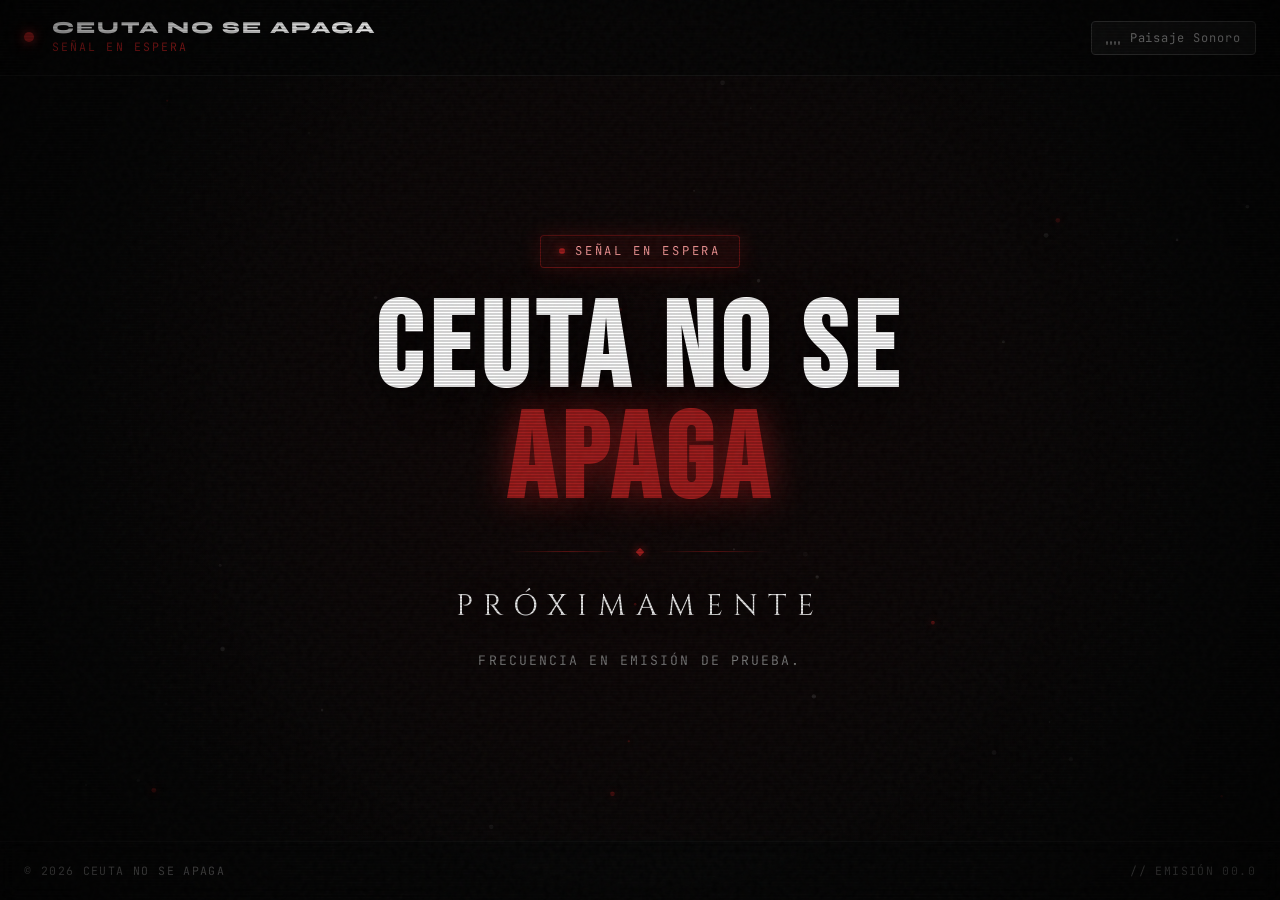
==== commit 3c912f6c: "Convertir landing de espera en versión ultra-minimalista y confidencial" ====
--- a/index.html
+++ b/index.html
@@ -3,57 +3,47 @@
 <head>
   <meta charset="UTF-8">
   <meta name="viewport" content="width=device-width, initial-scale=1.0">
-  <title>Ceuta No Se Apaga | 5 de Noviembre de 2026 · Señal en Espera</title>
+  <title>Ceuta No Se Apaga</title>
   
-  <!-- SEO & Metatags -->
-  <meta name="description" content="Ceuta No Se Apaga. Convocatoria cívica, solemne, estática y en absoluto silencio el 5 de noviembre a las 20:00 h en la Plaza de los Reyes (Ceuta). Señal en espera.">
-  <meta name="keywords" content="Ceuta No Se Apaga, Ceuta 5 de Noviembre, Plaza de los Reyes, silencio civico, concentracion pacifica Ceuta, manifiesto">
-  <meta name="author" content="Iniciativa Ciudadana Ceuta No Se Apaga">
-  <meta name="robots" content="index, follow">
+  <!-- SEO & Metatags minimalistas (sin pistas sobre el evento) -->
+  <meta name="description" content="Ceuta No Se Apaga. Frecuencia oficial.">
+  <meta name="robots" content="noindex, nofollow">
   <link rel="canonical" href="https://ceutanoseapaga.com">
 
-  <!-- OpenGraph / Redes Sociales -->
+  <!-- OpenGraph -->
   <meta property="og:type" content="website">
   <meta property="og:url" content="https://ceutanoseapaga.com">
-  <meta property="og:title" content="Ceuta No Se Apaga | 05.11.2026 · Plaza de los Reyes">
-  <meta property="og:description" content="30 días para recordar quiénes somos. Un instante para que nos escuchen a todos. Frecuencia oficial en espera.">
-  <meta property="og:image" content="assets/portada_v2.jpg">
+  <meta property="og:title" content="Ceuta No Se Apaga">
+  <meta property="og:description" content="Ceuta No Se Apaga.">
 
-  <!-- Twitter Cards -->
-  <meta name="twitter:card" content="summary_large_image">
-  <meta name="twitter:title" content="Ceuta No Se Apaga | 05.11 · Plaza de los Reyes">
-  <meta name="twitter:description" content="Concentración solemne, estática y en absoluto silencio. 5 de noviembre a las 20:00 h.">
-  <meta name="twitter:image" content="assets/portada_v2.jpg">
-
-  <!-- Favicon SVG con la silueta de la máscara -->
-  <link rel="icon" type="image/svg+xml" href="data:image/svg+xml,%3Csvg xmlns='http://www.w3.org/2000/svg' viewBox='0 0 100 100'%3E%3Crect width='100' height='100' fill='%23050505'/%3E%3Cpath d='M50 15 C30 15 20 30 20 50 C20 72 35 88 50 92 C65 88 80 72 80 50 C80 30 70 15 50 15 Z' fill='%23F5F5F5'/%3E%3Ccircle cx='36' cy='42' r='4' fill='%23050505'/%3E%3Ccircle cx='64' cy='42' r='4' fill='%23050505'/%3E%3Cpath d='M30 62 Q50 80 70 62' stroke='%23050505' stroke-width='4' fill='none'/%3E%3Cpath d='M40 55 Q50 62 60 55' stroke='%239E1B1B' stroke-width='3' fill='none'/%3E%3C/svg%3E">
+  <!-- Favicon SVG sutil -->
+  <link rel="icon" type="image/svg+xml" href="data:image/svg+xml,%3Csvg xmlns='http://www.w3.org/2000/svg' viewBox='0 0 100 100'%3E%3Crect width='100' height='100' fill='%23050505'/%3E%3Ccircle cx='50' cy='50' r='12' fill='%239E1B1B'/%3E%3C/svg%3E">
 
   <!-- Hojas de Estilo -->
   <link rel="stylesheet" href="css/design-system.css">
   <link rel="stylesheet" href="css/components.css">
   <link rel="stylesheet" href="css/teaser.css">
 </head>
-<body>
+<body class="teaser-body">
 
   <!-- Capas Atmosféricas Cinemáticas (CRT Scanlines y Grano Analógico) -->
   <div class="crt-overlay" aria-hidden="true"></div>
   <div class="film-grain" aria-hidden="true"></div>
 
-  <!-- A. BARRA DE NAVEGACIÓN (HEADER FIJO BLUR) -->
-  <header class="site-header" id="site-header" role="banner">
-    <div class="container nav-container">
-      <!-- Brand Logo -->
-      <a href="#" class="brand-logo" aria-label="Inicio Ceuta No Se Apaga">
-        <img src="assets/mask_icon.png" alt="Máscara oficial de Ceuta No Se Apaga" class="brand-mask-icon" width="38" height="50">
+  <!-- BARRA DE NAVEGACIÓN MINIMALISTA -->
+  <header class="site-header teaser-nav" id="site-header" role="banner">
+    <div class="container nav-container" style="justify-content: space-between;">
+      <!-- Brand Logo Tipográfico Puro (sin iconos que den pistas) -->
+      <a href="#" class="brand-logo" id="brand-logo-trigger" aria-label="Ceuta No Se Apaga">
+        <span class="brand-signal-dot" aria-hidden="true"></span>
         <div class="brand-info">
           <span class="brand-title">CEUTA NO SE APAGA</span>
-          <span class="brand-meta">05.11 // PLAZA DE LOS REYES</span>
+          <span class="brand-meta">SEÑAL EN ESPERA</span>
         </div>
       </a>
 
-      <!-- Acciones de Navegación -->
+      <!-- Acciones de Navegación: Sonido Ambiental -->
       <div class="nav-actions">
-        <!-- Control de Paisaje Sonoro Procedural (Web Audio API) -->
         <button type="button" class="btn-soundscape" id="btn-soundscape-toggle" aria-label="Activar o silenciar paisaje sonoro ambiental">
           <div class="soundscape-bars" aria-hidden="true">
             <span class="soundscape-bar"></span>
@@ -63,26 +53,21 @@
           </div>
           <span class="soundscape-label">Paisaje Sonoro</span>
         </button>
-
-        <!-- CTA Telegram Header -->
-        <a href="https://t.me/ceutanoseapaga" target="_blank" rel="noopener noreferrer" class="btn btn-nav-telegram">
-          <span>Canal Seguro</span>
-        </a>
       </div>
     </div>
   </header>
 
+  <!-- CONTENIDO PRINCIPAL ENIGMÁTICO Y MINIMALISTA -->
   <main id="main-content">
-    <!-- TEASER HERO SECTION -->
     <section class="teaser-hero" aria-labelledby="teaser-main-title">
       <div class="hero-backdrop" aria-hidden="true"></div>
       <canvas id="hero-canvas" aria-hidden="true"></canvas>
 
       <div class="container teaser-content">
-        <!-- Badge Superior -->
+        <!-- Indicador de señal en espera -->
         <div class="teaser-badge">
           <span class="teaser-badge-dot" aria-hidden="true"></span>
-          <span>FRECUENCIA EN ESPERA // EMISIÓN INMINENTE</span>
+          <span>SEÑAL EN ESPERA</span>
         </div>
 
         <!-- Titular Principal -->
@@ -90,182 +75,32 @@
           CEUTA NO SE <span>APAGA</span>
         </h1>
 
-        <!-- Cita Solemne de Impacto -->
-        <p class="teaser-tagline">
-          "Nos dijeron que vivir en la frontera es resignarse al olvido.<br>
-          Nos equivocamos al callar durante años, pero jamás olvidamos quiénes somos."
+        <!-- Divisor sutil carmesí -->
+        <div class="teaser-divider" aria-hidden="true">
+          <span class="divider-line"></span>
+          <span class="divider-gem"></span>
+          <span class="divider-line"></span>
+        </div>
+
+        <!-- Mensaje escueto e intrigante sin revelar fecha, lugar ni temática -->
+        <p class="teaser-status">
+          Próximamente
         </p>
 
-        <p class="teaser-desc">
-          El 5 de noviembre a las 20:00 h, la Plaza de los Reyes de Ceuta vivirá un acto cívico, solemne, estático y en absoluto silencio. La transmisión oficial con el manifiesto completo y la red de custodia se activará en esta frecuencia.
+        <p class="teaser-substatus">
+          Frecuencia en emisión de prueba.
         </p>
-
-        <!-- Contador Regresivo en Tiempo Real -->
-        <div class="countdown-wrapper" aria-label="Cuenta atrás para la hora cero">
-          <div class="countdown-header">
-            <div class="countdown-target">
-              <span class="countdown-target-dot" aria-hidden="true"></span>
-              <span>HORA CERO: 05 DE NOVIEMBRE DE 2026 · 20:00:00 CEST</span>
-            </div>
-            <div class="countdown-location">
-              PLAZA DE LOS REYES · CEUTA
-            </div>
-          </div>
-
-          <div class="countdown-grid">
-            <div class="countdown-card">
-              <span class="countdown-number" id="count-days">--</span>
-              <span class="countdown-label">Días</span>
-            </div>
-            <div class="countdown-card">
-              <span class="countdown-number" id="count-hours">--</span>
-              <span class="countdown-label">Horas</span>
-            </div>
-            <div class="countdown-card">
-              <span class="countdown-number" id="count-minutes">--</span>
-              <span class="countdown-label">Minutos</span>
-            </div>
-            <div class="countdown-card">
-              <span class="countdown-number" id="count-seconds">--</span>
-              <span class="countdown-label">Segundos</span>
-            </div>
-          </div>
-        </div>
-
-        <!-- Visual Previo 9:16 con Estado de Custodia -->
-        <div class="teaser-frame-box">
-          <div class="teaser-visual-container">
-            <img src="assets/portada_v2.jpg" alt="Figura con la máscara en los túneles históricos de Ceuta" class="teaser-visual-img" width="720" height="1280">
-
-            <div class="broadcast-hud-top">
-              <div class="rec-indicator">
-                <span class="rec-dot" aria-hidden="true"></span>
-                <span>SEÑAL EN ESPERA</span>
-              </div>
-              <div class="broadcast-meta">
-                <span>05.11 // CUSTODIA</span>
-              </div>
-            </div>
-
-            <div class="teaser-lock-overlay">
-              <div class="teaser-lock-badge">
-                <svg viewBox="0 0 24 24" fill="none" stroke-width="2" aria-hidden="true">
-                  <rect x="3" y="11" width="18" height="11" rx="2" ry="2"></rect>
-                  <path d="M7 11V7a5 5 0 0 1 10 0v4"></path>
-                </svg>
-              </div>
-              <div class="teaser-lock-text">EMISIÓN BLOQUEADA TEMPORALMENTE</div>
-              <div class="teaser-lock-caption">
-                El manifiesto audiovisual y los cuadrantes de máscaras se liberarán antes de la concentración.
-              </div>
-            </div>
-          </div>
-        </div>
-
-        <!-- Acciones Principales -->
-        <div class="teaser-actions">
-          <div class="teaser-buttons-group">
-            <a href="https://t.me/ceutanoseapaga" target="_blank" rel="noopener noreferrer" class="btn btn-telegram" style="padding: 15px 32px; font-size: 0.9rem;">
-              <svg width="18" height="18" viewBox="0 0 24 24" fill="currentColor" aria-hidden="true">
-                <path d="M12 2C6.48 2 2 6.48 2 12s4.48 10 10 10 10-4.48 10-10S17.52 2 12 2zm4.64 6.8c-.15 1.58-.8 5.42-1.13 7.19-.14.75-.42 1-.68 1.03-.58.05-1.02-.38-1.58-.75-.88-.58-1.38-.94-2.23-1.5-.99-.65-.35-1.01.22-1.59.15-.15 2.71-2.48 2.76-2.69a.2.2 0 00-.05-.18c-.06-.05-.14-.03-.21-.02-.09.02-1.49.95-4.22 2.79-.4.27-.76.41-1.08.4-.36-.01-1.04-.2-1.55-.37-.63-.2-1.12-.31-1.08-.66.02-.18.27-.36.75-.55 2.92-1.27 4.86-2.11 5.83-2.51 2.78-1.16 3.35-1.36 3.73-1.36.08 0 .27.02.39.12.1.08.13.19.14.27-.01.06.01.24 0 .38z"/>
-              </svg>
-              <span>SINTONIZAR CANAL EN TELEGRAM</span>
-            </a>
-
-            <button type="button" class="btn-lock-access btn-open-unlock" id="btn-open-unlock">
-              <svg width="14" height="14" viewBox="0 0 24 24" fill="none" stroke="currentColor" stroke-width="2" aria-hidden="true">
-                <rect x="3" y="11" width="18" height="11" rx="2" ry="2"></rect>
-                <path d="M7 11V7a5 5 0 0 1 10 0v4"></path>
-              </svg>
-              <span>Acceso de Custodia</span>
-            </button>
-          </div>
-
-          <div style="font-family: var(--font-mono); font-size: 0.72rem; color: #666; margin-top: 4px;">
-            Atajo de organización: <kbd style="background: #111; padding: 2px 6px; border: 1px solid #333; border-radius: 3px; color: #AAA;">Ctrl + Shift + V</kbd>
-          </div>
-        </div>
       </div>
     </section>
   </main>
 
-  <!-- FOOTER DE LA LANDING DE ESPERA -->
-  <footer class="site-footer" role="contentinfo" style="padding-top: 40px;">
-    <div class="container">
-      <div class="footer-top" style="border-bottom: none; padding-bottom: 20px;">
-        <div class="footer-statement">
-          <div class="footer-statement-title">// DECLARACIÓN DE NEUTRALIDAD CÍVICA</div>
-          <p class="footer-statement-text">
-            Iniciativa ciudadana transversal sin vinculación institucional ni partidos políticos, amparada en los derechos fundamentales de reunión pacífica (Art. 21) y libre expresión de ideas (Art. 20) de la Constitución Española.
-          </p>
-          <div class="footer-privacy-badge">
-            <svg width="14" height="14" viewBox="0 0 24 24" fill="none" stroke="#10B981" stroke-width="2" aria-hidden="true">
-              <path d="M12 22s8-4 8-10V5l-8-3-8 3v7c0 6 8 10 8 10z"></path>
-            </svg>
-            <span>Esta web respeta tu anonimato: Cero cookies, cero analíticas, cero almacenamiento de IP.</span>
-          </div>
-        </div>
-
-        <div class="footer-links-group">
-          <a href="mailto:prensa@ceutanoseapaga.com" class="footer-link">Contacto de Prensa: prensa@ceutanoseapaga.com</a>
-          <button type="button" class="footer-link btn-open-unlock" style="background: none; border: none; padding: 0; cursor: pointer;">
-            Desbloqueo de Frecuencia Oficial
-          </button>
-          <span style="font-family: var(--font-mono); font-size: 0.72rem; color: #666; margin-top: 8px;">
-            CEUTA · 2006 - 2026 // 20º ANIVERSARIO
-          </span>
-        </div>
-      </div>
-
-      <div class="footer-bottom">
-        <div>
-          © 2026 ASAMBLEA CIUDADANA CEUTA NO SE APAGA.
-        </div>
-        <div>
-          FRECUENCIA EN ESPERA · 05.11
-        </div>
-      </div>
+  <!-- PIE DE PÁGINA ULTRA-MINIMALISTA -->
+  <footer class="teaser-footer" role="contentinfo">
+    <div class="container teaser-footer-container">
+      <span class="teaser-copy" id="footer-secret-trigger">© 2026 CEUTA NO SE APAGA</span>
+      <span class="teaser-status-tag">// EMISIÓN 00.0</span>
     </div>
   </footer>
-
-  <!-- MODAL DE ACCESO DE CUSTODIA (DESBLOQUEO DE LA WEB PRINCIPAL) -->
-  <div class="modal-overlay" id="passcode-modal-overlay" role="dialog" aria-modal="true" aria-labelledby="unlock-modal-title">
-    <div class="modal-window passcode-modal-card">
-      <div class="modal-header" style="background: transparent; border-bottom: none; padding: 0 0 16px;">
-        <div class="modal-title" id="unlock-modal-title" style="margin: 0 auto;">
-          <span class="rec-dot" aria-hidden="true"></span>
-          <span>ACCESO DE CUSTODIA // DESBLOQUEO</span>
-        </div>
-        <button type="button" class="btn-close-modal" id="btn-close-unlock" aria-label="Cerrar modal">
-          <svg width="18" height="18" viewBox="0 0 24 24" fill="none" stroke="currentColor" stroke-width="2" aria-hidden="true">
-            <line x1="18" y1="6" x2="6" y2="18"></line>
-            <line x1="6" y1="6" x2="18" y2="18"></line>
-          </svg>
-        </button>
-      </div>
-
-      <p style="color: var(--text-secondary); font-size: 0.85rem; line-height: 1.6;">
-        Introduce la contraseña de la organización o haz clic para previsualizar la señal completa de la web:
-      </p>
-
-      <form id="unlock-form">
-        <input type="text" id="unlock-passcode-input" class="passcode-input" placeholder="INTRODUCE CONTRASEÑA" autocomplete="off" required>
-        
-        <div style="display: flex; gap: 10px; justify-content: center;">
-          <button type="submit" class="btn btn-primary" style="padding: 12px 24px; font-size: 0.82rem;">
-            Desbloquear Frecuencia
-          </button>
-          <a href="landing-completa.html" class="btn btn-outline" style="padding: 12px 20px; font-size: 0.82rem;">
-            Abrir Web Directa
-          </a>
-        </div>
-      </form>
-
-      <div style="margin-top: 18px; font-family: var(--font-mono); font-size: 0.72rem; color: #555;">
-        Pista de custodia: <em>LA ORILLA TAMBIÉN RECUERDA</em>
-      </div>
-    </div>
-  </div>
 
   <!-- Scripts Modulares -->
   <script src="js/soundscape.js"></script>
--- a/css/teaser.css
+++ b/css/teaser.css
@@ -1,16 +1,84 @@
 /* ==========================================================================
-   ESTILOS DE LA LANDING DE ESPERA / TEASER // CEUTA NO SE APAGA
+   ESTILOS DE LA LANDING DE ESPERA ULTRA-MINIMALISTA // CEUTA NO SE APAGA
    ========================================================================== */
 
+.teaser-body {
+  min-height: 100vh;
+  display: flex;
+  flex-direction: column;
+  justify-content: space-between;
+  background-color: var(--bg-primary, #050505);
+  color: var(--text-primary, #F5F5F5);
+  overflow-x: hidden;
+}
+
+.teaser-nav {
+  position: fixed;
+  top: 0;
+  left: 0;
+  width: 100%;
+  z-index: 50;
+  backdrop-filter: blur(12px);
+  -webkit-backdrop-filter: blur(12px);
+  background: rgba(5, 5, 5, 0.75);
+  border-bottom: 1px solid rgba(255, 255, 255, 0.05);
+}
+
+.brand-signal-dot {
+  width: 10px;
+  height: 10px;
+  border-radius: 50%;
+  background-color: var(--accent-crimson, #9E1B1B);
+  box-shadow: 0 0 10px var(--accent-crimson, #9E1B1B), 0 0 20px rgba(158, 27, 27, 0.4);
+  animation: signalPulse 2s infinite ease-in-out;
+  display: inline-block;
+  margin-right: 4px;
+}
+
+@keyframes signalPulse {
+  0%, 100% {
+    transform: scale(0.9);
+    opacity: 0.6;
+    box-shadow: 0 0 6px var(--accent-crimson, #9E1B1B);
+  }
+  50% {
+    transform: scale(1.15);
+    opacity: 1;
+    box-shadow: 0 0 16px var(--accent-crimson, #9E1B1B), 0 0 25px rgba(158, 27, 27, 0.6);
+  }
+}
+
+/* HERO SECTION MINIMALISTA */
 .teaser-hero {
   position: relative;
-  min-height: 100vh;
-  padding-top: calc(var(--header-height) + 40px);
-  padding-bottom: 80px;
+  flex: 1;
   display: flex;
   align-items: center;
   justify-content: center;
+  padding: calc(var(--header-height, 70px) + 30px) 20px 40px;
   overflow: hidden;
+  min-height: calc(100vh - 60px);
+}
+
+.hero-backdrop {
+  position: absolute;
+  top: 0;
+  left: 0;
+  width: 100%;
+  height: 100%;
+  background: radial-gradient(circle at 50% 50%, rgba(158, 27, 27, 0.08) 0%, rgba(5, 5, 5, 0.95) 75%);
+  z-index: 1;
+  pointer-events: none;
+}
+
+#hero-canvas {
+  position: absolute;
+  top: 0;
+  left: 0;
+  width: 100%;
+  height: 100%;
+  z-index: 1;
+  pointer-events: none;
 }
 
 .teaser-content {
@@ -20,218 +88,137 @@
   display: flex;
   flex-direction: column;
   align-items: center;
-  gap: 24px;
-  max-width: 860px;
+  gap: 20px;
+  max-width: 800px;
+  margin: 0 auto;
 }
 
 .teaser-badge {
   display: inline-flex;
   align-items: center;
-  gap: 8px;
-  padding: 6px 16px;
-  background-color: rgba(158, 27, 27, 0.15);
-  border: 1px solid var(--accent-crimson);
-  color: #FF8F8F;
-  font-family: var(--font-mono);
-  font-size: 0.8rem;
-  letter-spacing: 0.18em;
+  gap: 10px;
+  padding: 6px 18px;
+  background-color: rgba(158, 27, 27, 0.12);
+  border: 1px solid rgba(158, 27, 27, 0.5);
+  color: #FF9E9E;
+  font-family: var(--font-mono, 'JetBrains Mono', monospace);
+  font-size: 0.76rem;
+  letter-spacing: 0.22em;
   text-transform: uppercase;
-  border-radius: var(--radius-sm);
-  box-shadow: 0 0 15px rgba(158, 27, 27, 0.3);
+  border-radius: 4px;
+  box-shadow: 0 0 20px rgba(158, 27, 27, 0.25);
+  backdrop-filter: blur(8px);
 }
 
 .teaser-badge-dot {
-  width: 7px;
-  height: 7px;
-  background-color: var(--accent-crimson);
+  width: 6px;
+  height: 6px;
+  background-color: var(--accent-crimson, #9E1B1B);
   border-radius: 50%;
-  box-shadow: 0 0 8px var(--accent-crimson);
-  animation: recBlink 1.4s infinite;
+  box-shadow: 0 0 8px var(--accent-crimson, #9E1B1B);
+  animation: recBlink 1.2s infinite ease-in-out;
+}
+
+@keyframes recBlink {
+  0%, 100% { opacity: 1; transform: scale(1); }
+  50% { opacity: 0.2; transform: scale(0.7); }
 }
 
 .teaser-title {
-  font-family: var(--font-display);
-  font-size: clamp(3.2rem, 8vw, 6.2rem);
-  letter-spacing: 0.05em;
-  line-height: 0.95;
+  font-family: var(--font-display, 'Bebas Neue', sans-serif);
+  font-size: clamp(3.6rem, 10vw, 7.5rem);
+  letter-spacing: 0.06em;
+  line-height: 0.92;
   color: #FFFFFF;
   text-shadow: 0 10px 40px rgba(0, 0, 0, 0.95);
-  margin: 4px 0;
+  margin: 8px 0;
+  user-select: none;
 }
 
 .teaser-title span {
-  color: var(--accent-crimson);
-  text-shadow: 0 0 30px rgba(158, 27, 27, 0.7);
-}
-
-.teaser-tagline {
-  font-family: var(--font-serif);
-  font-size: clamp(1.15rem, 2.2vw, 1.45rem);
-  color: #E0E0E0;
-  font-style: italic;
-  max-width: 680px;
-  line-height: 1.55;
-}
-
-.teaser-desc {
-  font-family: var(--font-body);
-  font-size: 1rem;
-  color: var(--text-secondary);
-  max-width: 620px;
-  line-height: 1.7;
-}
-
-/* Tarjeta Teaser Vertical 9:16 con efecto de señal bloqueada */
-.teaser-frame-box {
-  width: 100%;
-  max-width: 340px;
-  margin: 10px auto 16px;
+  color: var(--accent-crimson, #9E1B1B);
+  text-shadow: 0 0 35px rgba(158, 27, 27, 0.7);
+}
+
+/* Divisor sutil carmesí */
+.teaser-divider {
+  display: flex;
+  align-items: center;
+  justify-content: center;
+  gap: 14px;
+  width: 100%;
+  max-width: 260px;
+  margin: 4px 0 8px;
+}
+
+.divider-line {
+  flex: 1;
+  height: 1px;
+  background: linear-gradient(90deg, transparent, rgba(158, 27, 27, 0.6), transparent);
+}
+
+.divider-gem {
+  width: 6px;
+  height: 6px;
+  background-color: var(--accent-crimson, #9E1B1B);
+  transform: rotate(45deg);
+  box-shadow: 0 0 8px var(--accent-crimson, #9E1B1B);
+}
+
+.teaser-status {
+  font-family: var(--font-serif, 'Cinzel', serif);
+  font-size: clamp(1.25rem, 2.8vw, 1.85rem);
+  color: #ECECEC;
+  letter-spacing: 0.35em;
+  text-transform: uppercase;
+  font-weight: 400;
+  margin: 0;
+  text-shadow: 0 2px 20px rgba(0, 0, 0, 0.8);
+}
+
+.teaser-substatus {
+  font-family: var(--font-mono, 'JetBrains Mono', monospace);
+  font-size: 0.82rem;
+  color: #777777;
+  letter-spacing: 0.16em;
+  text-transform: uppercase;
+  margin: 0;
+}
+
+/* FOOTER ULTRA-MINIMALISTA */
+.teaser-footer {
   position: relative;
-  background-color: #0A0A0A;
-  border: 1px solid var(--border-subtle);
-  border-radius: var(--radius-md);
-  padding: 10px;
-  box-shadow: 0 20px 50px rgba(0, 0, 0, 0.9), 0 0 40px rgba(158, 27, 27, 0.2);
-}
-
-.teaser-visual-container {
-  position: relative;
-  width: 100%;
-  aspect-ratio: 9 / 16;
-  border-radius: calc(var(--radius-md) - 4px);
-  overflow: hidden;
-  border: 1px solid rgba(255, 255, 255, 0.08);
-}
-
-.teaser-visual-img {
-  width: 100%;
-  height: 100%;
-  object-fit: cover;
-  filter: brightness(0.7) contrast(1.1) grayscale(20%);
-  transition: transform 0.6s ease;
-}
-
-.teaser-frame-box:hover .teaser-visual-img {
-  transform: scale(1.03);
-}
-
-.teaser-lock-overlay {
-  position: absolute;
-  top: 0;
-  left: 0;
-  width: 100%;
-  height: 100%;
-  background: linear-gradient(180deg, rgba(5, 5, 5, 0.3) 0%, rgba(5, 5, 5, 0.75) 60%, rgba(5, 5, 5, 0.95) 100%);
-  display: flex;
-  flex-direction: column;
-  justify-content: flex-end;
-  padding: 22px;
-  text-align: center;
-  z-index: 5;
-}
-
-.teaser-lock-badge {
-  display: inline-flex;
-  align-items: center;
-  justify-content: center;
-  gap: 8px;
-  margin: 0 auto 12px;
-  width: 48px;
-  height: 48px;
-  background: rgba(14, 14, 14, 0.85);
-  border: 1px solid var(--accent-crimson);
-  border-radius: 50%;
-  color: #FFF;
-  box-shadow: 0 0 20px rgba(158, 27, 27, 0.5);
-}
-
-.teaser-lock-badge svg {
-  width: 22px;
-  height: 22px;
-  stroke: var(--accent-crimson);
-}
-
-.teaser-lock-text {
-  font-family: var(--font-mono);
-  font-size: 0.78rem;
-  color: #FFF;
-  letter-spacing: 0.1em;
-  text-transform: uppercase;
-  margin-bottom: 6px;
-}
-
-.teaser-lock-caption {
-  font-size: 0.82rem;
-  color: #AAA;
-  line-height: 1.5;
-}
-
-/* Formulario de suscripción rápida / aviso */
-.teaser-actions {
-  display: flex;
-  flex-direction: column;
-  align-items: center;
-  gap: 16px;
-  width: 100%;
-  margin-top: 10px;
-}
-
-.teaser-buttons-group {
-  display: flex;
-  flex-wrap: wrap;
-  gap: 14px;
-  justify-content: center;
-}
-
-.btn-lock-access {
-  background: transparent;
-  color: var(--text-muted);
-  border: 1px dashed rgba(255, 255, 255, 0.15);
-  padding: 8px 16px;
-  font-family: var(--font-mono);
-  font-size: 0.75rem;
-  letter-spacing: 0.08em;
-  border-radius: var(--radius-sm);
-  transition: all var(--transition-fast);
-  display: inline-flex;
-  align-items: center;
-  gap: 8px;
-}
-
-.btn-lock-access:hover {
-  color: var(--text-primary);
-  border-color: var(--accent-crimson);
-  background-color: rgba(158, 27, 27, 0.1);
-}
-
-/* Modal de clave secreta para la organización */
-.passcode-modal-card {
-  max-width: 440px;
-  width: 100%;
-  background: #0D0D0D;
-  border: 1px solid var(--border-subtle);
-  border-radius: var(--radius-md);
-  padding: 28px;
-  box-shadow: 0 20px 60px rgba(0, 0, 0, 0.95);
-  text-align: center;
-}
-
-.passcode-input {
-  width: 100%;
-  padding: 14px 18px;
-  background: #141414;
-  border: 1px solid var(--border-light);
-  border-radius: var(--radius-sm);
-  color: #FFF;
-  font-family: var(--font-mono);
-  font-size: 1rem;
+  z-index: 10;
+  padding: 20px 0;
+  border-top: 1px solid rgba(255, 255, 255, 0.04);
+  background-color: rgba(5, 5, 5, 0.8);
+  backdrop-filter: blur(10px);
+}
+
+.teaser-footer-container {
+  display: flex;
+  justify-content: space-between;
+  align-items: center;
+  font-family: var(--font-mono, 'JetBrains Mono', monospace);
+  font-size: 0.72rem;
+  color: #555555;
   letter-spacing: 0.12em;
-  text-align: center;
-  margin: 16px 0 18px;
-  text-transform: uppercase;
-}
-
-.passcode-input:focus {
-  border-color: var(--accent-crimson);
-  box-shadow: 0 0 15px rgba(158, 27, 27, 0.4);
-}
+}
+
+.teaser-copy {
+  cursor: default;
+  transition: color 0.3s ease;
+}
+
+.teaser-status-tag {
+  color: #444444;
+}
+
+/* RESPONSIVE */
+@media (max-width: 600px) {
+  .teaser-footer-container {
+    flex-direction: column;
+    gap: 8px;
+    text-align: center;
+  }
+}
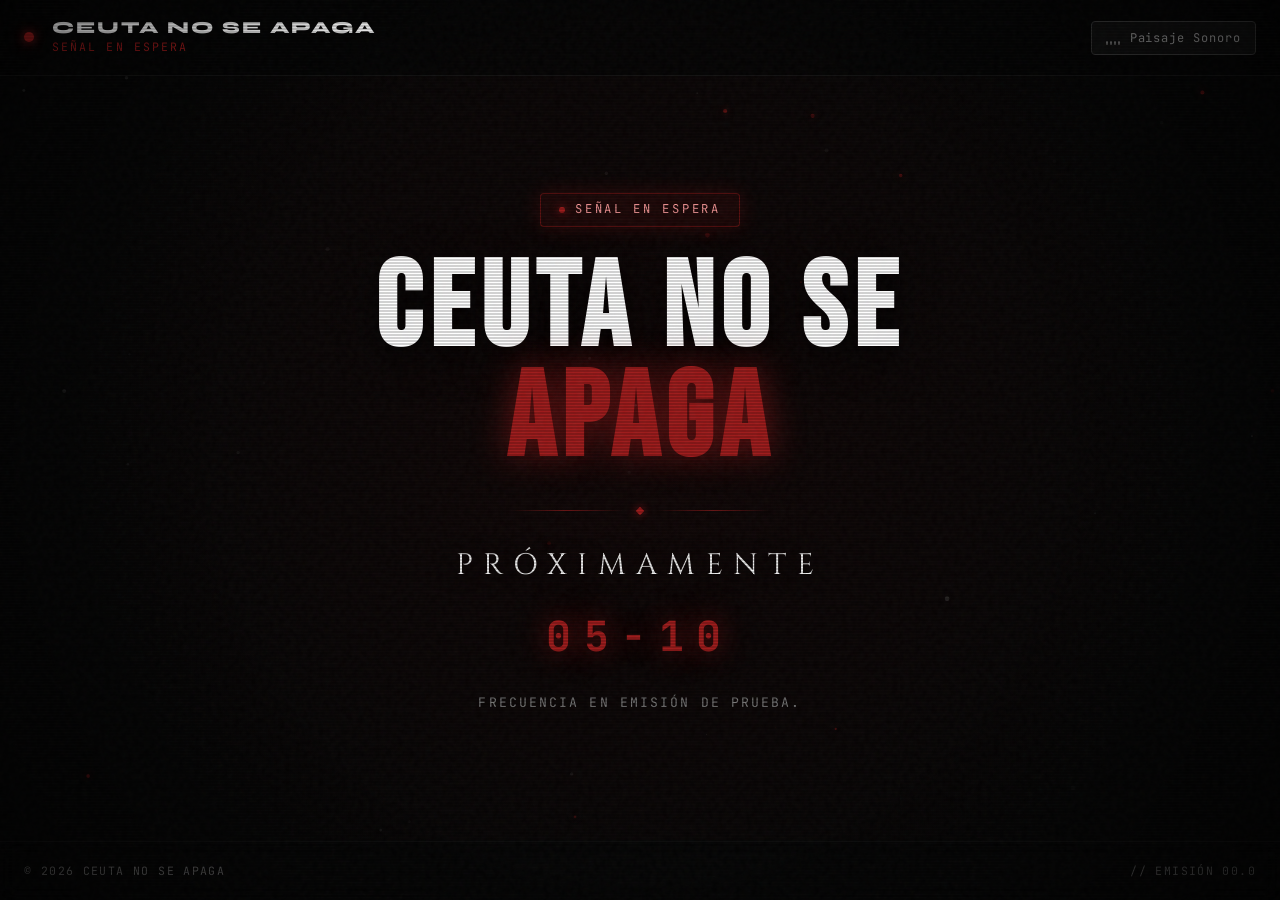
==== commit 9b792239: "Anadir fecha 05-10 bajo Proximamente en landing de espera" ====
--- a/index.html
+++ b/index.html
@@ -82,9 +82,13 @@
           <span class="divider-line"></span>
         </div>
 
-        <!-- Mensaje escueto e intrigante sin revelar fecha, lugar ni temática -->
+        <!-- Mensaje escueto e intrigante sin revelar lugar ni temática -->
         <p class="teaser-status">
           Próximamente
+        </p>
+
+        <p class="teaser-date">
+          05-10
         </p>
 
         <p class="teaser-substatus">
--- a/css/teaser.css
+++ b/css/teaser.css
@@ -176,6 +176,16 @@
   text-shadow: 0 2px 20px rgba(0, 0, 0, 0.8);
 }
 
+.teaser-date {
+  font-family: var(--font-mono, 'JetBrains Mono', monospace);
+  font-size: clamp(1.6rem, 3.8vw, 2.6rem);
+  color: var(--accent-crimson, #9E1B1B);
+  letter-spacing: 0.3em;
+  font-weight: 700;
+  margin: -6px 0 2px;
+  text-shadow: 0 0 25px rgba(158, 27, 27, 0.65), 0 0 50px rgba(158, 27, 27, 0.25);
+}
+
 .teaser-substatus {
   font-family: var(--font-mono, 'JetBrains Mono', monospace);
   font-size: 0.82rem;
